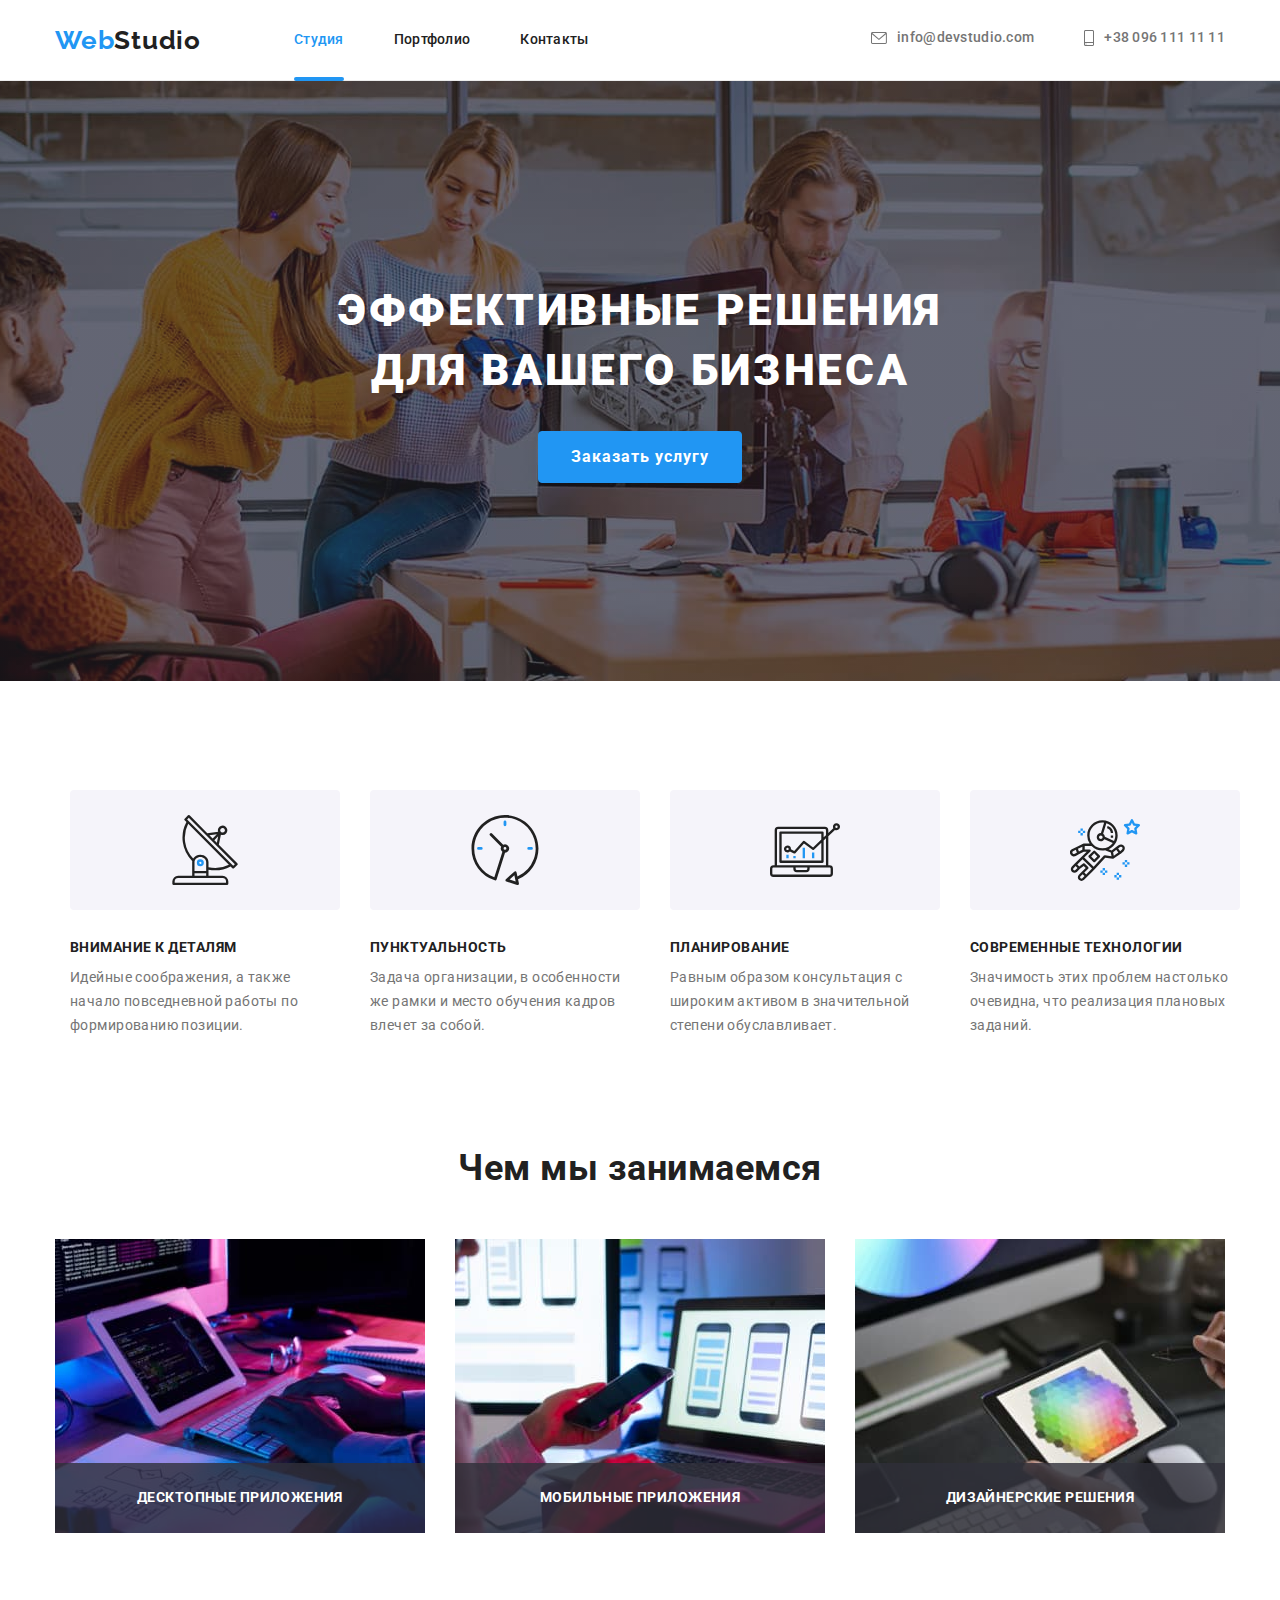
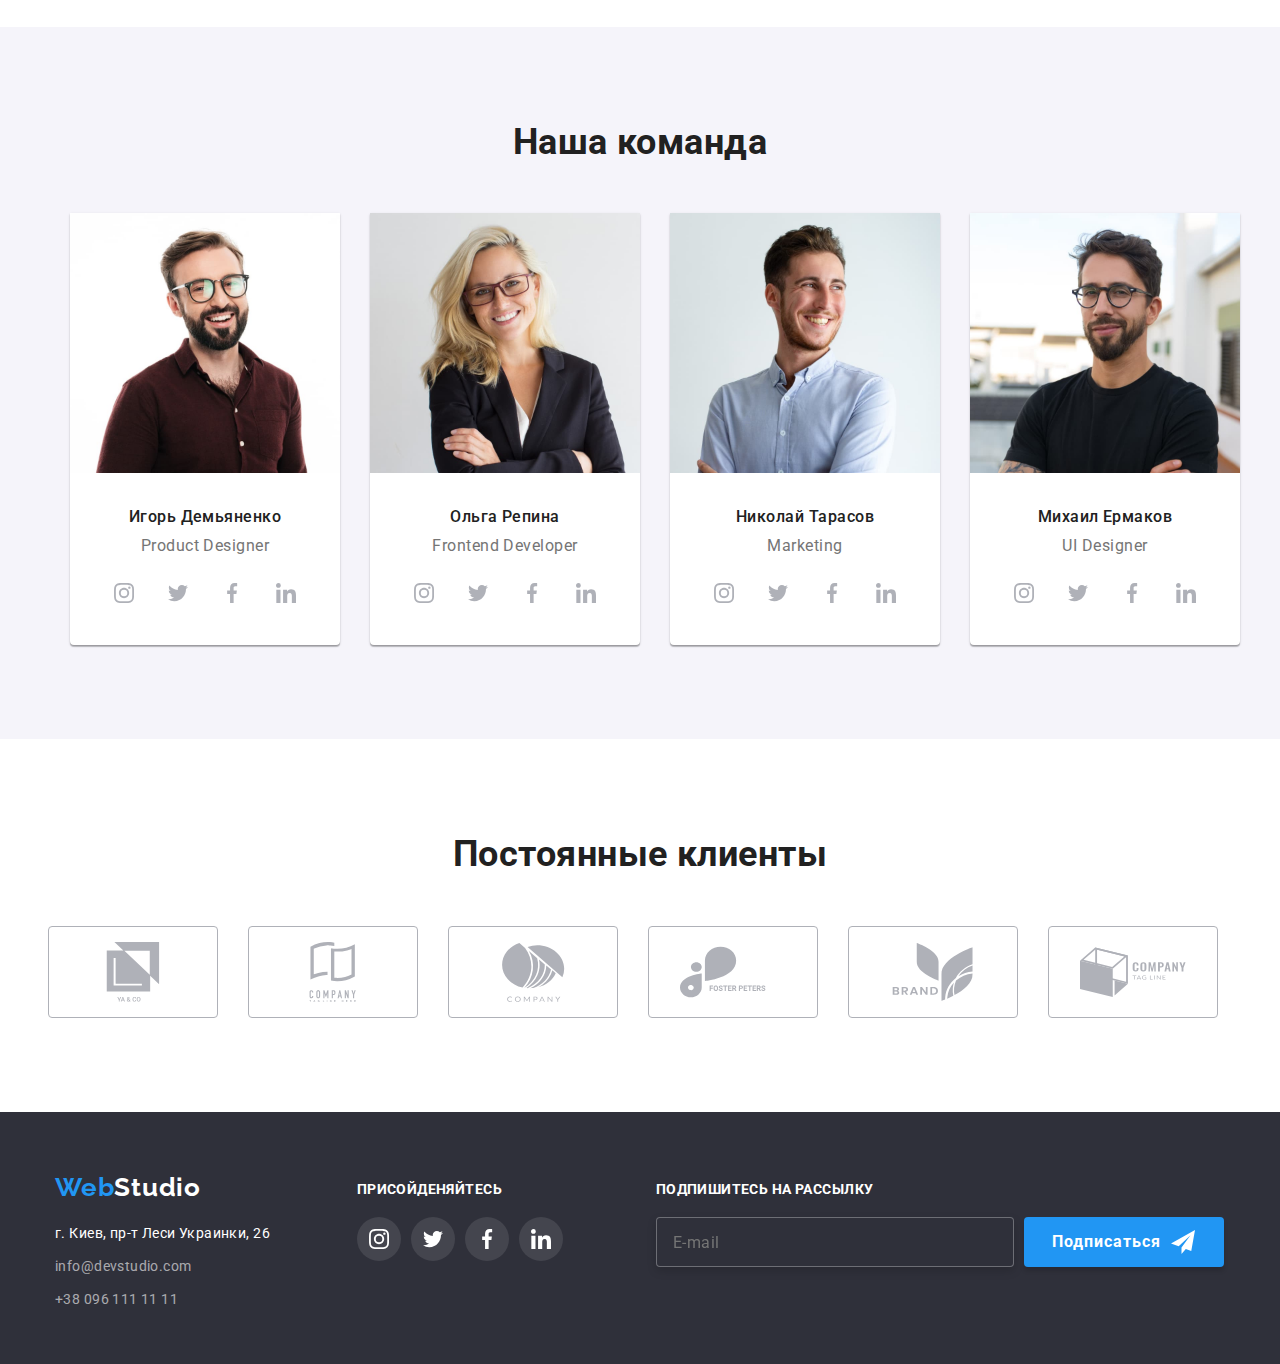
==== index.html @ ddccaa58 "Добавляет адаптивную верстку 480 и 768" ====
<!DOCTYPE html>
<html lang="ru">
<head>
    <meta charset="UTF-8">
    <meta http-equiv="X-UA-Compatible" content="IE=edge">
    <meta name="viewport" content="width=device-width, initial-scale=1.0" />
    <title>Студия</title>
    <link href="https://fonts.googleapis.com/css2?family=Raleway:wght@700&family=Roboto:wght@400;500;700;900&display=swap"
        rel="stylesheet">
    <link rel="stylesheet" href="https://cdnjs.cloudflare.com/ajax/libs/modern-normalize/1.1.0/modern-normalize.min.css">
    <link rel="stylesheet" href="./css/main.min.css">
</head>
<body>
    <!--Шапка-->
    <header class="main">
    <div class="container">
    <nav class="page-header">
        <a href="./index.html" class="page-header__logo">Web<span class="page-header__accent">Studio</span></a>
        
        <ul class="site-nav">
            <li class="site-nav__item"><a href="./index.html" class="site-nav__link site-nav__link--active">Студия</a></li>
            <li class="site-nav__item"><a href="./portfolio.html" class="site-nav__link">Портфолио</a></li>
            <li class="site-nav__item"><a href="" class="site-nav__link">Контакты</a></li>
        </ul>
        <ul class="contacts">
            <li class="contacts__item">
                <a href="mailto:info@devstudio.com" class="contacts__link">
                <svg class="contacts__icon" width="16" height="16">
                   <use href="./images/symbol-defs.svg#mail"></use>
                </svg>info@devstudio.com</a>
            </li>
            <li class="contacts__item">
                <a href="" class="contacts__link"> 
                <svg class="contacts__icon" width="10" height="16">
                    <use href="./images/symbol-defs.svg#smartphone"></use>
                </svg>+38 096 111 11 11</a>
            </li>
        </ul>
    </nav>
    </div>
    </header>
    
  <main>
        <!--Герой-->
    <div class="overlay">
        <section class="hero">
            <h1 class="hero__title">Эффективные решения <br /> для вашего бизнеса</h1>
            <button type="button" class="hero__button" data-modal-open>Заказать услугу</button>
        <div class="backdrop is-hidden" data-modal>
            <div class="modal">
                
                <form class="modal__form">
                    <h2 class="modal__title">Оставьте свои данные, мы вам перезвоним</h2>
                <div class="modal__field">

                    
                    <label class="user">Имя
                    <input class="user__input" type="text" name="name" autofocus autocomplete="off">
                    <svg class="user__icon" width="18" height="18">
                        <use href="./images/symbol-defs.svg#person-black"></use>
                    </svg>
                    </label>
                    
                    <label class="user">Телефон
                    <input class="user__input" type="tel" name="tel" autocomplete="off">
                        <svg class="user__icon" width="18" height="18">
                            <use href="./images/symbol-defs.svg#phone-black"></use>
                        </svg>
                    </label>


                    <label class="user">Почта
                    <input class="user__input" type="email" name="email" autocomplete="off">
                        <svg class="user__icon" width="18" height="18">
                            <use href="./images/symbol-defs.svg#email-black"></use>
                        </svg>
                    </label>

                    <label class="user user--comment" for="comment">Комментарий</label>
                    <textarea class="user__texterea" name="comment" id="comment" rows="10" placeholder="Введите текст"></textarea>

                    
                    <label class="checkbox">
                        <input class="checkbox__input" type="checkbox" name="">
                        <span class="checkbox__box">
                            <svg class="checkbox__icon" width="11" height="8">
                                <use href="./images/symbol-defs.svg#check"></use>
                            </svg>
                        </span>
                        Соглашаюсь с рассылкой и принимаю <a href="" class="checkbox__link"> Условия договора</a>
                    </label>
                    
                </div>
                    <button type="submit" class="modal__button">Отправить</button>
                </form>
                
                <button class="modal-close" data-modal-close>
                    <svg class="modal-close__icon" width="18" height="18">
                        <use href="./images/symbol-defs.svg#close-black"></use>
                    </svg>
                </button>
                
            </div>
        </div>
        </section>
    </div>     
    <!--Особенности-->
    <section class="section section--features">
        <div class="container">
            <h2 class="section__title--none">Особенности</h2>
            <ul class="features">
                <li class="features__item">
                    <div class="features__icon">
                    <svg width="70" height="70">
                        <use href="./images/symbol-defs.svg#antenna"></use>
                    </svg>
                    </div>
                    <h3 class="features__name">Внимание к деталям</h3>
                    <p class="features__text">Идейные соображения, а также начало повседневной работы по формированию позиции.</p>
                </li>
                <li class="features__item">
                    <div class="features__icon">
                    <svg width="70" height="70">
                        <use href="./images/symbol-defs.svg#clock"></use>
                    </svg>
                    </div>
                    <h3 class="features__name">Пунктуальность</h3>
                    <p class="features__text">Задача организации, в особенности же рамки и место обучения кадров влечет за собой.</p>
                </li>
                <li class="features__item">
                    <div class="features__icon">
                    <svg width="70" height="70">
                        <use href="./images/symbol-defs.svg#diagram"></use>
                    </svg>
                    </div>
                    <h3 class="features__name">Планирование</h3>
                    <p class="features__text">Равным образом консультация с широким активом в значительной степени обуславливает.</p>
                </li>
                <li class="features__item">
                    <div class="features__icon">
                    <svg width="70" height="70">
                        <use href="./images/symbol-defs.svg#astronaut"></use>
                    </svg>
                    </div>
                    <h3 class="features__name">Современные технологии</h3>
                    <p class="features__text">Значимость этих проблем настолько очевидна, что реализация плановых заданий.</p>  
                </li>
            </ul>
        </div>
    </section>
    <!--Чем мы занимаемся-->
    <Section class="section section--examples">
    <div class="container">
            <h2 class="section__title">Чем мы занимаемся</h2>
            <ul class="examples">
                <li class="examples__item">
                <div class="examples__action">
                    <img src="./images/img1.jpg" alt="Графики" width="370" height="294" />
                    <p class="examples__text">Десктопные приложения</p> 
                </div>
                </li>
                <li class="examples__item">
                <div class="examples__action">
                    <img src="./images/img2.jpg" alt="Дизайн" width="370" height="294" />
                    <p class="examples__text">Мобильные приложения</p>
                </div>
                </li>
                <li class="examples__item">
                <div class="examples__action">
                    <img src="./images/img3.jpg" alt="Графика" width="370" height="294" />
                <p class="examples__text">Дизайнерские решения</p> 
                </div>
                </li>
            </ul>
    </div>
    </Section>
      <!--Команда-->
    <section class="section section--command">
        <div class="container">
            <h2 class="section__title">Наша команда</h2>
            <ul class="command">
                <li class="command__item">
                    <img src="./images/photo1.jpg" alt="Игорь Демьянченко" width="270" height="260">
                    <div class="team">
                    <h3 class="team__name">Игорь Демьяненко</h3>
                    <p class="team__function">Product Designer</p>
                <ul class="command-social">
                <li class="command-social__item">
                    <a class="command-social__link" href="http://" target="_blank" rel="noopener noreferrer">
                        <svg width="20" height="20">
                            <use href="./images/symbol-defs.svg#instagram"></use>
                        </svg>
                    </a>
                </li>
                <li class="command-social__item">
                    <a class="command-social__link" href="http://" target="_blank" rel="noopener noreferrer">
                        <svg width="20" height="20">
                            <use href="./images/symbol-defs.svg#twitter"></use>
                        </svg>
                    </a>
                </li>
                <li class="command-social__item">
                    <a class="command-social__link" href="http://" target="_blank" rel="noopener noreferrer">
                        <svg width="20" height="20">
                            <use href="./images/symbol-defs.svg#facebook"></use>
                        </svg>
                    </a>
                </li>
                <li class="command-social__item">
                    <a class="command-social__link" href="http://" target="_blank" rel="noopener noreferrer">
                        <svg width="20" height="20">
                            <use href="./images/symbol-defs.svg#linkedin"></use>
                        </svg>
                    </a>
                </li>
                </ul>
                </li>
                <li class="command__item">
                    <img src="./images/photo2.jpg" alt="Ольга Репина" width="270" height="260">
                    <div class="team">
                        <h3 class="team__name">Ольга Репина</h3>
                        <p class="team__function">Frontend Developer</p>
                    <ul class="command-social">
                        <li class="command-social__item">
                            <a class="command-social__link" href="http://" target="_blank" rel="noopener noreferrer">
                            <svg width="20" height="20">
                                <use href="./images/symbol-defs.svg#instagram"></use>
                            </svg>
                            </a>
                        </li>
                        <li class="command-social__item">
                            <a class="command-social__link" href="http://" target="_blank" rel="noopener noreferrer">
                                <svg width="20" height="20">
                                    <use href="./images/symbol-defs.svg#twitter"></use>
                                </svg>
                            </a>
                        </li>
                        <li class="command-social__item">
                            <a class="command-social__link" href="http://" target="_blank" rel="noopener noreferrer">
                                <svg width="20" height="20">
                                    <use href="./images/symbol-defs.svg#facebook"></use>
                                </svg>
                            </a>
                        </li>
                        <li class="command-social__item">
                            <a class="command-social__link" href="http://" target="_blank" rel="noopener noreferrer">
                                <svg width="20" height="20">
                                    <use href="./images/symbol-defs.svg#linkedin"></use>
                                </svg>
                            </a>
                        </li>
                    </ul>
                    </div>
                </li>
                <li class="command__item">
                    <img src="./images/photo3.jpg" alt="Николай Тарасов" width="270" height="260">
                    <div class="team">
                        <h3 class="team__name">Николай Тарасов</h3>
                        <p class="team__function">Marketing</p>
                    <ul class="command-social">
                        <li class="command-social__item">
                            <a class="command-social__link" href="http://" target="_blank" rel="noopener noreferrer">
                            <svg width="20" height="20">
                                    <use href="./images/symbol-defs.svg#instagram"></use>
                            </svg>
                            </a>
                        </li>
                        <li class="command-social__item">
                            <a class="command-social__link" href="http://" target="_blank" rel="noopener noreferrer">
                                <svg width="20" height="20">
                                    <use href="./images/symbol-defs.svg#twitter"></use>
                                </svg>
                            </a>
                        </li>
                        <li class="command-social__item">
                            <a class="command-social__link" href="http://" target="_blank" rel="noopener noreferrer">
                                <svg width="20" height="20">
                                    <use href="./images/symbol-defs.svg#facebook"></use>
                                </svg>
                            </a>
                        </li>
                        <li class="command-social__item">
                            <a class="command-social__link" href="http://" target="_blank" rel="noopener noreferrer">
                            <svg width="20" height="20">
                                <use href="./images/symbol-defs.svg#linkedin"></use>
                            </svg>
                            </a>
                        </li>
                    </ul>
                    </div>
                </li>
                <li class="command__item">
                    <img src="./images/photo4.jpg" alt="Михаил Ермаков" width="270" height="260">
                    <div class="team">
                    <h3 class="team__name">Михаил Ермаков</h3>
                    <p class="team__function">UI Designer</p>
                <ul class="command-social">
                    <li class="command-social__item">
                        <a class="command-social__link" href="http://" target="_blank" rel="noopener noreferrer">
                        <svg width="20" height="20">
                            <use href="./images/symbol-defs.svg#instagram"></use>
                        </svg>
                        </a>
                    </li>
                    <li class="command-social__item">
                        <a class="command-social__link" href="http://" target="_blank" rel="noopener noreferrer">
                        <svg width="20" height="20">
                            <use href="./images/symbol-defs.svg#twitter"></use>
                        </svg>
                        </a>
                    </li>
                    <li class="command-social__item">
                        <a class="command-social__link" href="http://" target="_blank" rel="noopener noreferrer">
                        <svg width="20" height="20">
                            <use href="./images/symbol-defs.svg#facebook"></use>
                        </svg>
                        </a>
                    </li>
                    <li class="command-social__item">
                        <a class="command-social__link" href="http://" target="_blank" rel="noopener noreferrer">
                        <svg width="20" height="20">
                            <use href="./images/symbol-defs.svg#linkedin"></use>
                        </svg>
                        </a>
                    </li>
                </ul>
                </div>
                </li>
            </ul>
        </div>
    </section>
      <!-- Постоянные клиенты -->
      <section class="section section--clients">
       <div class="container">
        <h2 class="section__title">Постоянные клиенты</h2>
        <ul class="clients">
            <li class="clients__item">
                <a class="clients__link" href="http://" target="_blank" rel="noopener noreferrer">
                 <svg class="clients__icon" width="41" height="46">
                     <use href="./images/symbol-defs.svg#client-1"></use>
                 </svg>
                </a>
            </li>
            <li class="clients__item">
                <a class="clients__link" href="http://" target="_blank" rel="noopener noreferrer">
                    <svg class="clients__icon" width="40" height="52">
                        <use href="./images/symbol-defs.svg#client-2"></use>
                    </svg>
                </a>
            </li>
            <li class="clients__item">
                <a class="clients__link" href="http://" target="_blank" rel="noopener noreferrer">
                    <svg class="clients__icon" width="43" height="41">
                        <use href="./images/symbol-defs.svg#client-3"></use>
                    </svg>
                </a>
            </li>
            <li class="clients__item">
                <a class="clients__link" href="http://" target="_blank" rel="noopener noreferrer">
                    <svg class="clients__icon" width="84" height="41">
                        <use href="./images/symbol-defs.svg#client-4"></use>
                    </svg>
                </a>
            </li>
            <li class="clients__item">
                <a class="clients__link" href="http://" target="_blank" rel="noopener noreferrer">
                    <svg class="clients__icon" width="63" height="45">
                        <use href="./images/symbol-defs.svg#client-5"></use>
                    </svg>
                </a>
            </li>
            <li class="clients__item">
                <a class="clients__link" href="http://" target="_blank" rel="noopener noreferrer">
                    <svg class="clients__icon" width="94" height="44">
                        <use href="./images/symbol-defs.svg#client-6"></use>
                    </svg>
                </a>
            </li>
        </ul>
       </div>
      </section>
  </main>

    <!--Футер-->
    <footer class="footer">
        <div class="container container--footer">
            <section class="footer__contacts">
                <a href="./index.html" class="page-header__logo">Web<span class="footer__accent">Studio</span></a>
                <address class="footer__address">г. Киев, пр-т Леси Украинки, 26</address>
                <address class="footer__nav">
                    <a href="mailto:info@devstudio.com" class="footer__link footer__link--mail">info@devstudio.com</a>
                    <a href="" class="footer__link">+38 096 111 11 11</a>
                </address>
            </section>
            <section class="social">
                <h2 class="social__title">Присойденяйтесь</h2>
            <ul class="social__list">
                <li class="social__item">
                    <a class="social__link" href="http://" target="_blank" rel="noopener noreferrer">
                        <svg width="20" height="20">
                            <use href="./images/symbol-defs.svg#instagram"></use>
                        </svg>
                    </a>
                </li>
                <li class="social__item">
                    <a class="social__link" href="http://" target="_blank" rel="noopener noreferrer">
                        <svg width="20" height="20">
                            <use href="./images/symbol-defs.svg#twitter"></use>
                        </svg>
                    </a>
                </li>
                <li class="social__item">
                    <a class="social__link" href="http://" target="_blank" rel="noopener noreferrer">
                        <svg width="20" height="20">
                            <use href="./images/symbol-defs.svg#facebook"></use>
                        </svg>
                    </a>
                </li>
                <li class="social__item">
                    <a class="social__link" href="http://" target="_blank" rel="noopener noreferrer">
                        <svg width="20" height="20">
                            <use href="./images/symbol-defs.svg#linkedin"></use>
                        </svg>
                    </a>
                </li>
            </ul>
           </section>
            <form class="sub">
                <h2 class="sub__title">Подпишитесь на рассылку</h2>

            <div class="sub__group">
                <label for="Email" class="sub__label"></label>
                <input class="sub__input" type="email" id="Email" name="Email" placeholder="E-mail">

                <button type="submit" class="sub__button">Подписаться
                <a class="sub__send" href="http://" target="_blank" rel="noopener noreferrer">
                    <svg width="24" height="24">
                    <use href="./images/symbol-defs.svg#send"></use>
                </svg>
                </a>
                </button>
            </div>
            </form>
            </div>
    </footer>

    <script>
    (() => {
            const refs = {
                openModalBtn: document.querySelector("[data-modal-open]"),
                closeModalBtn: document.querySelector("[data-modal-close]"),
                modal: document.querySelector("[data-modal]"),
            };

            refs.openModalBtn.addEventListener("click", toggleModal);
            refs.closeModalBtn.addEventListener("click", toggleModal);

            function toggleModal() {
                refs.modal.classList.toggle("is-hidden");
            }
        })();
    </script>
</body>
</html>
---- css/main.min.css ----
body{color:var(--primary-text-color);background-color:var(--primary-bgc-color);font-family:Roboto, sans-serif;letter-spacing:0.03em}.container{padding-left:15px;padding-right:15px;margin-left:auto;margin-right:auto}@media screen and (min-width: 480px){.container{width:480px}}@media screen and (min-width: 768px){.container{width:768px}}@media screen and (min-width: 1200px){.container{width:1200px}}h2,h3,ul{padding:0;margin:0;list-style:none}.hero__button,.modal__button{min-width:200px;font-family:inherit;font-weight:700;font-size:16px;line-height:1.9;letter-spacing:0.06em;cursor:pointer;text-align:center;background-color:#2196F3;color:#fff;border-radius:4px;border:1px solid transparent}.features__text,.team__function,.card-set__text{font-style:normal;font-weight:400;letter-spacing:0.03em;color:#757575}.section{display:-webkit-box;display:-ms-flexbox;display:flex}@media screen and (max-width: 767px){.section{padding-top:60px;padding-bottom:60px}}@media screen and (min-width: 768px){.section{padding-top:60px;padding-bottom:60px}}@media screen and (min-width: 1200px){.section{padding-top:94px;padding-bottom:94px}}.section__title{margin-top:0;margin-bottom:30px;color:#212121;font-weight:700;font-size:28px;line-height:1.17;text-align:center}@media screen and (min-width: 1200px){.section__title{margin-bottom:50px;font-size:36px;line-height:1.17}}.section__title--none{display:none}.main{border-bottom:1px solid #ECECEC}.page-header{display:-webkit-box;display:-ms-flexbox;display:flex;-webkit-box-align:center;-ms-flex-align:center;align-items:center}.page-header__accent{color:#212121}.page-header__logo{color:#2196F3;font-family:Raleway, sans-serif;font-weight:700;font-size:26px;line-height:1.19;letter-spacing:0.03em;text-decoration:none}@media screen and (max-width: 480px){.page-header__logo{font-size:24px;line-height:1.17}}.site-nav{display:-webkit-box;display:-ms-flexbox;display:flex;margin-left:93px}.site-nav__item{margin-left:50px}.site-nav__item:first-child{margin-left:0px}.site-nav__link{display:block;padding-top:32px;padding-bottom:32px;color:#212121;font-weight:500;font-size:14px;line-height:1.14;letter-spacing:0.02em;text-decoration:none;-webkit-transition:color 250ms cubic-bezier(0.4, 0, 0.2, 1);transition:color 250ms cubic-bezier(0.4, 0, 0.2, 1)}.site-nav__link:hover,.site-nav__link:focus{color:#2196F3}.site-nav__link--active{position:relative;font-weight:500;font-size:14px;line-height:1.14;letter-spacing:0.02em;text-decoration:none;color:#2196F3}.site-nav__link--active::before{position:absolute;content:"";bottom:-1px;width:100%;height:4px;border-radius:2px;background-color:#2196F3}.contacts{display:-webkit-box;display:-ms-flexbox;display:flex;margin-left:auto}.contacts__item{margin-left:50px}.contacts__item:first-child{margin-left:0px}.contacts__link{display:-webkit-inline-box;display:-ms-inline-flexbox;display:inline-flex;color:#757575;background-color:#fff;font-weight:500;font-size:14px;line-height:1.14;letter-spacing:0.02em;text-decoration:none}.contacts__link:hover,.contacts__link:focus{display:-webkit-box;display:-ms-flexbox;display:flex;color:#2196F3}.contacts__icon{display:-webkit-inline-box;display:-ms-inline-flexbox;display:inline-flex;-webkit-box-align:center;-ms-flex-align:center;align-items:center;margin-right:10px;fill:currentColor}.hero{text-align:center;padding-top:200px;padding-bottom:200px}@media screen and (max-width: 480px){.hero{padding-top:118px;padding-bottom:118px}}@media screen and (max-width: 768px){.hero{padding-top:118px;padding-bottom:118px}}.hero__title{margin-top:0;margin-bottom:30px;color:#fff;font-weight:900;font-size:44px;line-height:1.36;letter-spacing:0.06em;text-transform:uppercase}@media screen and (max-width: 480px){.hero__title{font-size:26px;line-height:1.62}}.hero__button{padding:10px 32px;border-color:#2196F3;-webkit-transition:color 250ms cubic-bezier(0.4, 0, 0.2, 1);transition:color 250ms cubic-bezier(0.4, 0, 0.2, 1)}.overlay{max-width:1600px;height:600px;margin-left:auto;margin-right:auto;background-image:-webkit-gradient(linear, left top, right top, from(rgba(47,48,58,0.4)), to(rgba(47,48,58,0.4))),url("../images/img.jpg");background-image:linear-gradient(to right, rgba(47,48,58,0.4), rgba(47,48,58,0.4)),url("../images/img.jpg");background-color:#C4C4C4;background-repeat:no-repeat;background-position:center}@media screen and (max-width: 480px){.overlay{width:480px;height:400px}}.backdrop{position:fixed;top:0;left:0;width:100%;height:100%;background-color:rgba(0,0,0,0.2);opacity:1;-webkit-transition:opacity 250ms cubic-bezier(0.4, 0, 0.2, 1);transition:opacity 250ms cubic-bezier(0.4, 0, 0.2, 1)}.backdrop.is-hidden{opacity:0;pointer-events:none;visibility:hidden}.backdrop.is-hidden .modal{-webkit-transform:translate(-50%, -50%) scale(1.1);transform:translate(-50%, -50%) scale(1.1)}.modal{position:absolute;top:50%;left:50%;width:528px;height:581px;padding:40px;background-color:#FFFFFF;-webkit-box-shadow:0px 1px 3px rgba(0,0,0,0.12),0px 1px 1px rgba(0,0,0,0.14),0px 2px 1px rgba(0,0,0,0.2);box-shadow:0px 1px 3px rgba(0,0,0,0.12),0px 1px 1px rgba(0,0,0,0.14),0px 2px 1px rgba(0,0,0,0.2);border-radius:4px;-webkit-transform:translate(-50%, -50%) scale(1);transform:translate(-50%, -50%) scale(1);-webkit-transition:-webkit-transform 250ms cubic-bezier(0.4, 0, 0.2, 1);transition:-webkit-transform 250ms cubic-bezier(0.4, 0, 0.2, 1);transition:transform 250ms cubic-bezier(0.4, 0, 0.2, 1);transition:transform 250ms cubic-bezier(0.4, 0, 0.2, 1), -webkit-transform 250ms cubic-bezier(0.4, 0, 0.2, 1)}.modal__form{max-width:528px}.modal__title{margin:0;padding-bottom:12px;font-style:normal;font-weight:700;font-size:20px;line-height:1.15;text-align:center;letter-spacing:0.03em;color:#212121}.modal__field{display:-webkit-box;display:-ms-flexbox;display:flex;-webkit-box-orient:vertical;-webkit-box-direction:normal;-ms-flex-direction:column;flex-direction:column}.modal-user{width:448px;height:58px;margin-bottom:10px}.user{position:relative;display:block;text-align:start;margin-bottom:10px;font-style:normal;font-weight:400;font-size:12px;line-height:1.16;letter-spacing:0.01em;color:#757575}.user:focus-within>.user__icon{fill:#2196F3}.user__input{width:100%;height:40px;margin-top:4px;padding-left:42px;border:1px solid rgba(33,33,33,0.2);border-radius:4px;-webkit-transition:border 250ms cubic-bezier(0.4, 0, 0.2, 1);transition:border 250ms cubic-bezier(0.4, 0, 0.2, 1)}.user__input:focus,.user__input:hover{outline:none;border:1px solid #2196F3}.user__icon{position:absolute;top:70%;left:15px;-webkit-transform:translateY(-70%);transform:translateY(-70%);-webkit-transition:fill 250ms cubic-bezier(0.4, 0, 0.2, 1);transition:fill 250ms cubic-bezier(0.4, 0, 0.2, 1)}.user--comment{margin-bottom:4px}.user__texterea{resize:none;height:120px;padding:12px 16px;margin-bottom:20px;border:1px solid rgba(33,33,33,0.2);border-radius:4px}.user__texterea::-webkit-input-placeholder{font-style:normal;font-weight:400;font-size:12px;line-height:1.16;letter-spacing:0.01em;color:rgba(117,117,117,0.5)}.user__texterea:-ms-input-placeholder{font-style:normal;font-weight:400;font-size:12px;line-height:1.16;letter-spacing:0.01em;color:rgba(117,117,117,0.5)}.user__texterea::-ms-input-placeholder{font-style:normal;font-weight:400;font-size:12px;line-height:1.16;letter-spacing:0.01em;color:rgba(117,117,117,0.5)}.user__texterea::placeholder{font-style:normal;font-weight:400;font-size:12px;line-height:1.16;letter-spacing:0.01em;color:rgba(117,117,117,0.5)}.checkbox{display:-webkit-box;display:-ms-flexbox;display:flex;-webkit-box-align:center;-ms-flex-align:center;align-items:center;-webkit-box-pack:center;-ms-flex-pack:center;justify-content:center;text-align:center;padding-left:9px;padding-top:4px;margin:0;font-size:14px;line-height:1.71;letter-spacing:0.03em}.checkbox__input{position:absolute;width:1px;height:1px;margin:-1px;border:0;padding:0;overflow:hidden;clip:rect(0 0 0 0)}.checkbox__input:checked+.checkbox__box{background-color:#2196F3;border-color:#2196F3}.checkbox__icon{fill:transparent}.checkbox__box{display:-webkit-box;display:-ms-flexbox;display:flex;-webkit-box-align:center;-ms-flex-align:center;align-items:center;-webkit-box-pack:center;-ms-flex-pack:center;justify-content:center;width:16px;height:15px;margin-right:9px;border:2px solid #212121;border-radius:3px}.checkbox__input:checked+.checkbox .checkbox__icon{fill:#fff;border:0.2px solid #FFFFFF}.checkbox__link{color:#2196F3;margin-left:2px}.modal__button{margin-top:30px;padding:10px 55px;-webkit-box-shadow:0px 4px 4px rgba(0,0,0,0.15);box-shadow:0px 4px 4px rgba(0,0,0,0.15);-webkit-transition:background-color 250ms cubic-bezier(0.4, 0, 0.2, 1);transition:background-color 250ms cubic-bezier(0.4, 0, 0.2, 1)}.modal__button:hover,.modal__button:focus{background-color:#188CE8}.modal-close{position:absolute;top:15px;right:15px;width:30px;height:30px;padding:0;background-color:#FFFFFF;border:1px solid rgba(0,0,0,0.1);border-radius:15px;cursor:pointer}.modal-close:focus-within>.modal-close__icon,.modal-close:hover>.modal-close__icon{fill:#2196F3}.modal-close__icon{display:block;background-repeat:no-repeat;background-size:contain;background-position:center;margin-left:5px;-webkit-transition:fill 250ms cubic-bezier(0.4, 0, 0.2, 1);transition:fill 250ms cubic-bezier(0.4, 0, 0.2, 1)}@media screen and (max-width: 767px){.section--features{width:480px}}.features{display:block}@media screen and (min-width: 480px){.features{width:480px}}@media screen and (max-width: 767px){.features{width:480px}}@media screen and (min-width: 768px){.features{display:-webkit-box;display:-ms-flexbox;display:flex;-ms-flex-wrap:wrap;flex-wrap:wrap;width:768px}}@media screen and (min-width: 1200px){.features{width:1200px;display:-webkit-box;display:-ms-flexbox;display:flex}}.features__item{border-radius:4px}@media screen and (max-width: 767px){.features__item{width:450px;margin-bottom:30px;margin-left:15px;margin-right:15px}.features__item:last-child{margin-bottom:0}}@media screen and (min-width: 768px){.features__item{width:354px;margin:15px}.features__item:nth-last-child(-n+2){margin-bottom:0}}@media screen and (min-width: 1200px){.features__item{width:270px;padding-bottom:0}.features__item:nth-last-child(-n+2){margin-bottom:15px}}.features__name{margin-top:0;margin-bottom:10px;color:#212121;font-weight:700;font-size:14px;line-height:1.14;text-transform:uppercase}@media screen and (max-width: 767px){.features__name{text-align:center}}.features__text{margin-top:0;margin-bottom:0;font-size:14px;line-height:1.71}.features__icon{display:-webkit-box;display:-ms-flexbox;display:flex;-webkit-box-align:center;-ms-flex-align:center;align-items:center;-webkit-box-pack:center;-ms-flex-pack:center;justify-content:center;height:120px;border-radius:4px;margin-bottom:30px;background-color:#F5F4FA}@media screen and (min-width: 480px){.features__icon{width:450px}}@media screen and (min-width: 768px){.features__icon{width:354px}}@media screen and (min-width: 1200px){.features__icon{width:270px}}.section--examples{display:none}@media screen and (min-width: 1200px){.section--examples{display:-webkit-box;display:-ms-flexbox;display:flex;padding-top:0}}.examples{display:-webkit-box;display:-ms-flexbox;display:flex}.examples__item{margin-left:30px}.examples__item:first-child{margin-left:0}.examples__action{position:relative;display:-webkit-box;display:-ms-flexbox;display:flex}.examples__text{position:absolute;bottom:0;right:0;display:-webkit-box;display:-ms-flexbox;display:flex;-webkit-box-align:center;-ms-flex-align:center;align-items:center;-webkit-box-pack:center;-ms-flex-pack:center;justify-content:center;margin:0;width:100%;height:70px;font-weight:700;font-size:14px;line-height:1.14;text-align:center;letter-spacing:0.03em;text-transform:uppercase;color:#fff;background-color:rgba(47,48,58,0.8)}.section--command{background-color:#F5F4FA}@media screen and (max-width: 767px){.section--command{width:480px;-webkit-box-pack:center;-ms-flex-pack:center;justify-content:center}}.command{display:block}@media screen and (min-width: 480px){.command{width:450px}}@media screen and (max-width: 767px){.command{width:450px}}@media screen and (min-width: 768px){.command{display:-webkit-box;display:-ms-flexbox;display:flex;-ms-flex-wrap:wrap;flex-wrap:wrap;-webkit-box-pack:center;-ms-flex-pack:center;justify-content:center;-webkit-box-align:center;-ms-flex-align:center;align-items:center;width:768px}}@media screen and (min-width: 1200px){.command{display:-webkit-box;display:-ms-flexbox;display:flex;width:1200px}}.command__item{-webkit-box-sizing:border-box;box-sizing:border-box;border-radius:0px 0px 4px 4px;-webkit-box-shadow:0px 1px 3px rgba(0,0,0,0.12),0px 1px 1px rgba(0,0,0,0.14),0px 2px 1px rgba(0,0,0,0.2);box-shadow:0px 1px 3px rgba(0,0,0,0.12),0px 1px 1px rgba(0,0,0,0.14),0px 2px 1px rgba(0,0,0,0.2);background-color:#fff}@media screen and (max-width: 767px){.command__item{margin-bottom:30px}.command__item:last-child{margin-bottom:0}}@media screen and (min-width: 768px){.command__item{margin-bottom:30px;margin:15px}.command__item:nth-last-child(-n+2){margin-bottom:0}}@media screen and (min-width: 1200px){.command__item{margin-left:30px;margin-right:0;margin-top:0;margin-bottom:0}.command__item:first-child{margin-left:0}}.team{padding-top:30px;padding-bottom:30px}.team__name{margin-top:0;margin-bottom:0px;padding-bottom:10px;color:#212121;font-weight:500;font-size:16px;line-height:1.19;text-align:center}.team__function{margin-top:0;margin-bottom:0px;font-size:16px;line-height:1.19;text-align:center}.command-social{display:-webkit-box;display:-ms-flexbox;display:flex;-webkit-box-pack:center;-ms-flex-pack:center;justify-content:center;margin-top:16px}.command-social__item{margin-left:10px}.command-social__item:first-child{margin-left:0}.command-social__link{display:-webkit-box;display:-ms-flexbox;display:flex;-webkit-box-align:center;-ms-flex-align:center;align-items:center;-webkit-box-pack:center;-ms-flex-pack:center;justify-content:center;width:44px;height:44px;border-radius:50%;fill:#AFB1B8;-webkit-transition:background-color 250ms cubic-bezier(0.4, 0, 0.2, 1),fill 250ms cubic-bezier(0.4, 0, 0.2, 1);transition:background-color 250ms cubic-bezier(0.4, 0, 0.2, 1),fill 250ms cubic-bezier(0.4, 0, 0.2, 1)}.command-social__link:hover,.command-social__link:focus{fill:#fff;background-color:#2196F3}@media screen and (max-width: 767px){.section--clients{width:480px}}.clients{display:-webkit-box;display:-ms-flexbox;display:flex}@media screen and (max-width: 767px){.clients{width:480px;display:-webkit-box;display:-ms-flexbox;display:flex;-ms-flex-wrap:wrap;flex-wrap:wrap;-webkit-box-pack:center;-ms-flex-pack:center;justify-content:center;-webkit-box-align:center;-ms-flex-align:center;align-items:center}}@media screen and (min-width: 768px){.clients{display:-webkit-box;display:-ms-flexbox;display:flex;-ms-flex-wrap:wrap;flex-wrap:wrap;-webkit-box-pack:center;-ms-flex-pack:center;justify-content:center;-webkit-box-align:center;-ms-flex-align:center;align-items:center;margin:-15px}}@media screen and (min-width: 1200px){.clients{display:-webkit-box;display:-ms-flexbox;display:flex;margin:-15px}}.clients__item{display:-webkit-box;display:-ms-flexbox;display:flex;cursor:pointer;fill:#AFB1B8}@media screen and (max-width: 767px){.clients__item{margin:15px}.clients__item:nth-last-child(-n+2){margin-bottom:0}.clients__item:nth-child(-n+2){margin-top:0}}@media screen and (min-width: 768px){.clients__item{width:calc((100% / 3 * 15px) / 3);margin:15px}}@media screen and (min-width: 1200px){.clients__item:first-child{margin-left:0}}.clients__link{display:-webkit-box;display:-ms-flexbox;display:flex;-webkit-box-align:center;-ms-flex-align:center;align-items:center;-webkit-box-pack:center;-ms-flex-pack:center;justify-content:center;width:170px;height:92px;border:1px solid #AFB1B8;border-radius:4px;-webkit-transition:border-color 250ms cubic-bezier(0.4, 0, 0.2, 1),fill 250ms cubic-bezier(0.4, 0, 0.2, 1);transition:border-color 250ms cubic-bezier(0.4, 0, 0.2, 1),fill 250ms cubic-bezier(0.4, 0, 0.2, 1)}.clients__link:hover,.clients__link:focus{fill:#2196F3;border-color:#2196F3}.clients__icon{width:106px;height:60px}.container--footer{display:-webkit-box;display:-ms-flexbox;display:flex}@media screen and (max-width: 767px){.container--footer{display:block}}@media screen and (min-width: 768px){.container--footer{width:768px;-ms-flex-wrap:wrap;flex-wrap:wrap}}@media screen and (min-width: 1200px){.container--footer{min-width:1200px;-ms-flex-wrap:nowrap;flex-wrap:nowrap}}.footer{display:-webkit-box;display:-ms-flexbox;display:flex;padding-top:60px;padding-bottom:60px;background-color:#2F303A}@media screen and (max-width: 767px){.footer{width:480px;height:603px}}@media screen and (min-width: 768px){.footer{min-width:768px;height:463px}}@media screen and (min-width: 1200px){.footer{height:252px}}.footer__contacts{display:block}@media screen and (max-width: 767px){.footer__contacts{-webkit-box-pack:center;-ms-flex-pack:center;justify-content:center;-webkit-box-align:center;-ms-flex-align:center;align-items:center;text-align:center}}@media screen and (min-width: 768px){.footer__contacts{width:232px;margin-left:76px;-webkit-box-pack:center;-ms-flex-pack:center;justify-content:center;-webkit-box-align:center;-ms-flex-align:center;align-items:center;text-align:center}}@media screen and (min-width: 1200px){.footer__contacts{margin-left:0;text-align:start}}.footer__address{margin-bottom:9px;margin-top:20px;color:#fff;font-style:normal;font-size:14px;line-height:1.71;letter-spacing:0.03em}.footer__accent{color:#fff}.footer__nav{display:block}@media screen and (max-width: 767px){.footer__nav{margin-left:155px}}@media screen and (min-width: 768px){.footer__nav{margin-left:50px}}@media screen and (min-width: 1200px){.footer__nav{margin-left:0}}.footer__link{display:-webkit-box;display:-ms-flexbox;display:flex;color:rgba(255,255,255,0.6);font-style:normal;font-size:14px;line-height:1.71;letter-spacing:0.03em;text-decoration:none;-webkit-transition:color 250ms cubic-bezier(0.4, 0, 0.2, 1);transition:color 250ms cubic-bezier(0.4, 0, 0.2, 1)}.footer__link:hover,.footer__link:focus{color:#2196F3;text-decoration:none}.footer__link--mail{margin-bottom:9px}.social{display:inline-block;width:206px;height:80px}@media screen and (max-width: 767px){.social{width:450px;margin-left:0;margin-top:60px}}@media screen and (min-width: 768px){.social{margin-left:165px}}@media screen and (min-width: 1200px){.social{margin-left:70px}}.social__title{margin:0;padding-top:10px;padding-bottom:20px;-webkit-box-pack:center;-ms-flex-pack:center;justify-content:center;font-weight:700;font-size:14px;line-height:1.14;letter-spacing:0.03em;text-transform:uppercase;color:#fff}@media screen and (max-width: 767px){.social__title{text-align:center}}@media screen and (min-width: 768px){.social__title{text-align:center}}@media screen and (min-width: 1200px){.social__title{text-align:start}}.social__list{display:-webkit-box;display:-ms-flexbox;display:flex;margin:0}@media screen and (max-width: 767px){.social__list{width:450px;-webkit-box-pack:center;-ms-flex-pack:center;justify-content:center}}@media screen and (min-width: 1200px){.social__list{width:206px}}.social__item{margin-left:10px}.social__item:first-child{margin-left:0}.social__link{display:-webkit-box;display:-ms-flexbox;display:flex;-webkit-box-align:center;-ms-flex-align:center;align-items:center;-webkit-box-pack:center;-ms-flex-pack:center;justify-content:center;width:44px;height:44px;border-radius:50%;fill:#fff;background-color:rgba(255,255,255,0.1);-webkit-transition:background-color 250ms cubic-bezier(0.4, 0, 0.2, 1);transition:background-color 250ms cubic-bezier(0.4, 0, 0.2, 1)}.social__link:hover,.social__link:focus{background-color:#2196F3}.sub{display:inline-block;margin-left:93px;width:570px;height:86px}@media screen and (max-width: 767px){.sub{width:450px;margin-left:0}}.sub__group{display:block}@media screen and (min-width: 768px){.sub__group{margin-left:50px}}@media screen and (min-width: 1200px){.sub__group{display:-webkit-box;display:-ms-flexbox;display:flex;margin-left:0px}}.sub__title{margin:0;margin-top:50px;padding-top:10px;padding-bottom:20px;-webkit-box-pack:center;-ms-flex-pack:center;justify-content:center;-ms-flex-wrap:nowrap;flex-wrap:nowrap;text-align:center;font-weight:700;font-size:14px;line-height:1.14;letter-spacing:0.03em;text-transform:uppercase;color:#fff}@media screen and (min-width: 768px){.sub__title{margin-top:0}}@media screen and (min-width: 1200px){.sub__title{margin-top:0;text-align:start}}.sub__input{display:-webkit-box;display:-ms-flexbox;display:flex;-webkit-box-align:center;-ms-flex-align:center;align-items:center;height:50px;padding-left:16px;font-style:normal;font-weight:400;font-size:16px;line-height:1.25;letter-spacing:0.03em;color:rgba(255,255,255,0.6);background-color:#2F303A;border:1px solid rgba(255,255,255,0.3);-webkit-filter:drop-shadow(0px 4px 4px rgba(0,0,0,0.15));filter:drop-shadow(0px 4px 4px rgba(0,0,0,0.15));border-radius:4px}@media screen and (max-width: 767px){.sub__input{width:450px}}@media screen and (min-width: 768px){.sub__input{width:450px}}@media screen and (min-width: 1200px){.sub__input{width:358px}}.sub__button{display:-webkit-box;display:-ms-flexbox;display:flex;-webkit-box-align:center;-ms-flex-align:center;align-items:center;-webkit-box-pack:center;-ms-flex-pack:center;justify-content:center;text-align:center;width:200px;height:50px;font-style:normal;font-weight:700;font-size:16px;line-height:1.88;letter-spacing:0.06em;cursor:pointer;color:#fff;background-color:#2196F3;-webkit-box-shadow:0px 4px 4px rgba(0,0,0,0.15);box-shadow:0px 4px 4px rgba(0,0,0,0.15);border-radius:4px;border:1px solid transparent}@media screen and (max-width: 767px){.sub__button{margin-top:20px;margin-left:140px}}@media screen and (min-width: 768px){.sub__button{margin-top:20px;margin-left:140px}}@media screen and (min-width: 1200px){.sub__button{margin-top:0;margin-left:10px}}.sub__send{display:-webkit-box;display:-ms-flexbox;display:flex;margin-left:10px;fill:#fff}.card-set{display:-webkit-box;display:-ms-flexbox;display:flex;-ms-flex-wrap:wrap;flex-wrap:wrap}.card-set__elements{width:370px;margin-right:30px;margin-bottom:30px;border:1px solid #EEEEEE;-webkit-transition:-webkit-box-shadow 250ms var(--timing-function);transition:-webkit-box-shadow 250ms var(--timing-function);transition:box-shadow 250ms var(--timing-function);transition:box-shadow 250ms var(--timing-function), -webkit-box-shadow 250ms var(--timing-function)}.card-set__elements:hover{-webkit-box-shadow:0px 1px 1px rgba(0,0,0,0.12),0px 4px 4px rgba(0,0,0,0.06),1px 4px 6px rgba(0,0,0,0.16);box-shadow:0px 1px 1px rgba(0,0,0,0.12),0px 4px 4px rgba(0,0,0,0.06),1px 4px 6px rgba(0,0,0,0.16)}.card-set__elements:nth-child(3n){margin-right:0}.card-set__elements:nth-last-child(-n+3){margin-bottom:0}.card-set__meta{padding:20px 24px}.card-set__title{margin-top:0;margin-bottom:0px;padding-bottom:4px;color:#212121;font-weight:700;font-size:18px;line-height:2;letter-spacing:0.06em}.card-set__text{margin-top:0;margin-bottom:0;font-size:16px;line-height:1.88}.foto{position:relative;overflow:hidden;-webkit-transition:background-color 250ms cubic-bezier(0.4, 0, 0.2, 1);transition:background-color 250ms cubic-bezier(0.4, 0, 0.2, 1)}.foto__overlay{position:absolute;top:0;left:0;width:100%;height:100%;opacity:0;-webkit-transform:translateY(100%);transform:translateY(100%);-webkit-transition:opacity 250ms cubic-bezier(0.4, 0, 0.2, 1),-webkit-transform 250ms cubic-bezier(0.4, 0, 0.2, 1);transition:opacity 250ms cubic-bezier(0.4, 0, 0.2, 1),-webkit-transform 250ms cubic-bezier(0.4, 0, 0.2, 1);transition:transform 250ms cubic-bezier(0.4, 0, 0.2, 1),opacity 250ms cubic-bezier(0.4, 0, 0.2, 1);transition:transform 250ms cubic-bezier(0.4, 0, 0.2, 1),opacity 250ms cubic-bezier(0.4, 0, 0.2, 1),-webkit-transform 250ms cubic-bezier(0.4, 0, 0.2, 1);background-color:rgba(33,150,243,0.9)}.foto:hover .foto__overlay{-webkit-transform:translateY(0);transform:translateY(0);opacity:1}.foto__text{position:absolute;top:50%;left:50%;-webkit-transform:translate(-50%, -50%);transform:translate(-50%, -50%);width:320px;font-weight:400;font-size:18px;line-height:1.56;letter-spacing:0.03em;color:#FFFFFF}.buttons{display:-webkit-box;display:-ms-flexbox;display:flex;-webkit-box-align:center;-ms-flex-align:center;align-items:center;-webkit-box-pack:center;-ms-flex-pack:center;justify-content:center;margin-bottom:50px}.buttons__item{margin-left:8px}.buttons__item:first-child{margin-left:0}.buttons__link{padding:6px 22px;color:#212121;background-color:#F5F4FA;border-color:transparent;font-family:inherit;font-weight:500;font-size:16px;line-height:1.62;text-align:center;letter-spacing:0.03em;cursor:pointer;border-radius:4px;-webkit-transition:color 250ms cubic-bezier(0.4, 0, 0.2, 1),background-color 250ms cubic-bezier(0.4, 0, 0.2, 1),-webkit-box-shadow 250ms cubic-bezier(0.4, 0, 0.2, 1);transition:color 250ms cubic-bezier(0.4, 0, 0.2, 1),background-color 250ms cubic-bezier(0.4, 0, 0.2, 1),-webkit-box-shadow 250ms cubic-bezier(0.4, 0, 0.2, 1);transition:color 250ms cubic-bezier(0.4, 0, 0.2, 1),background-color 250ms cubic-bezier(0.4, 0, 0.2, 1),box-shadow 250ms cubic-bezier(0.4, 0, 0.2, 1);transition:color 250ms cubic-bezier(0.4, 0, 0.2, 1),background-color 250ms cubic-bezier(0.4, 0, 0.2, 1),box-shadow 250ms cubic-bezier(0.4, 0, 0.2, 1),-webkit-box-shadow 250ms cubic-bezier(0.4, 0, 0.2, 1)}.buttons__link:hover,.buttons__link:focus{color:#fff;background-color:#2196F3;-webkit-box-shadow:0px 3px 1px rgba(0,0,0,0.1),0px 1px 2px rgba(0,0,0,0.08),0px 2px 2px rgba(0,0,0,0.12);box-shadow:0px 3px 1px rgba(0,0,0,0.1),0px 1px 2px rgba(0,0,0,0.08),0px 2px 2px rgba(0,0,0,0.12)}
/*# sourceMappingURL=main.min.css.map */
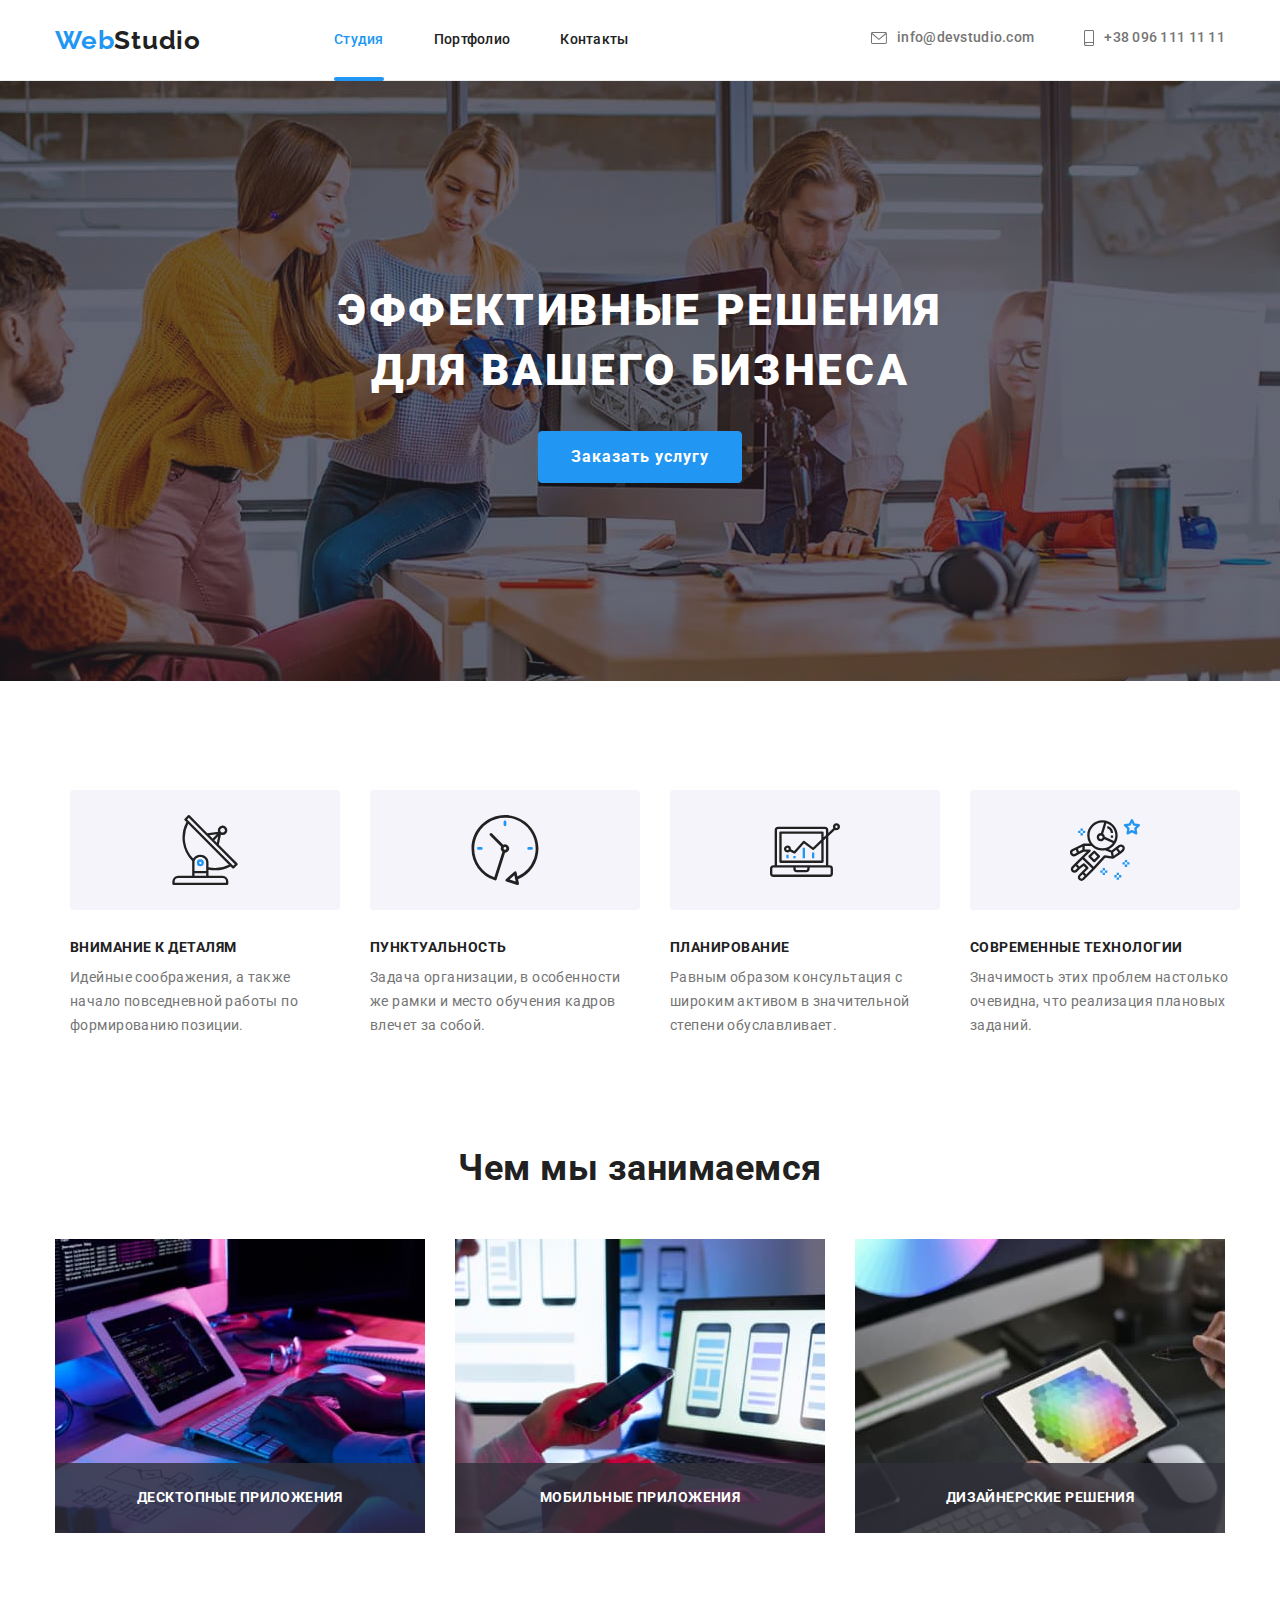
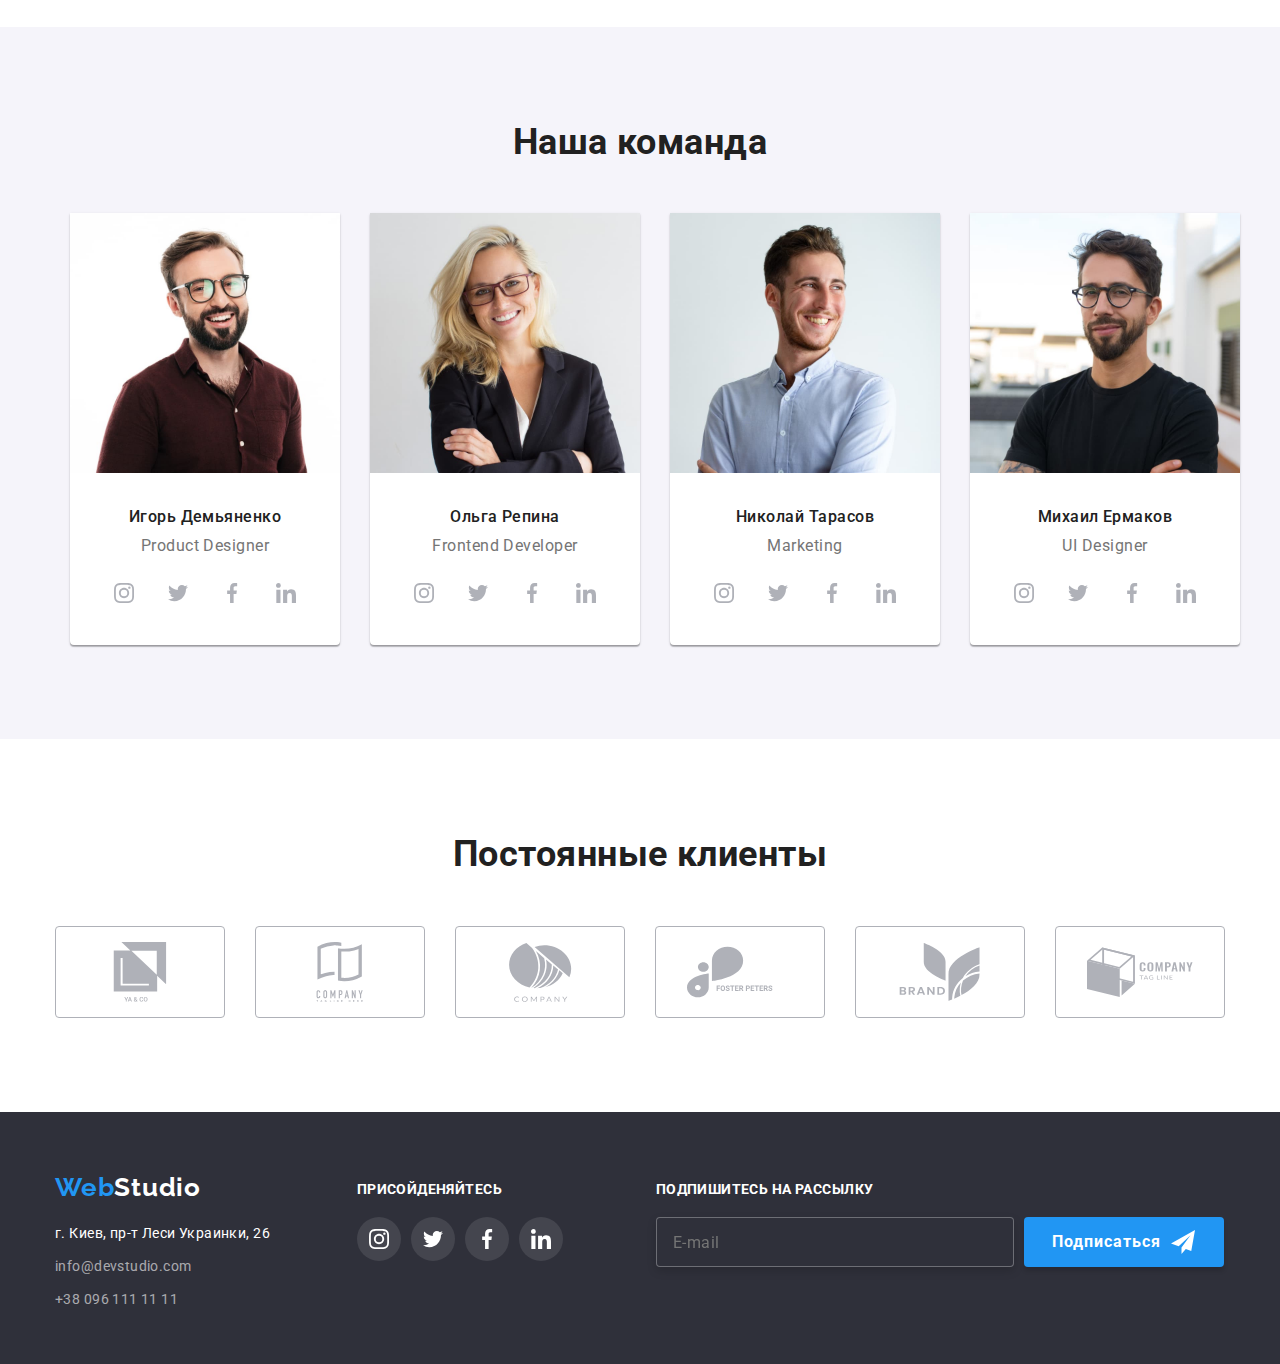
==== commit e8d88335: "Добавляет разметку страницы" ====
--- a/index.html
+++ b/index.html
@@ -16,7 +16,16 @@
     <div class="container">
     <nav class="page-header">
         <a href="./index.html" class="page-header__logo">Web<span class="page-header__accent">Studio</span></a>
-        
+        <button type="button" class="page-header__button button" 
+        aria-controls="page-header__menu"
+        aria-expanded="false" 
+        data-menu-button>
+            <svg width="40" height="40" aria-label="Переключатель мобильного меню">
+                <use class="button__cross" href="./images/symbol-defs.svg#icon-close"></use>
+                <use class="button__menu" href="./images/symbol-defs.svg#icon-menu"></use> 
+            </svg>
+        </button>
+        <div class="page-header__menu" id="page-header__menu" data-menu>Контентное меню</div>
         <ul class="site-nav">
             <li class="site-nav__item"><a href="./index.html" class="site-nav__link site-nav__link--active">Студия</a></li>
             <li class="site-nav__item"><a href="./portfolio.html" class="site-nav__link">Портфолио</a></li>
@@ -444,22 +453,8 @@
             </div>
     </footer>
 
-    <script>
-    (() => {
-            const refs = {
-                openModalBtn: document.querySelector("[data-modal-open]"),
-                closeModalBtn: document.querySelector("[data-modal-close]"),
-                modal: document.querySelector("[data-modal]"),
-            };
-
-            refs.openModalBtn.addEventListener("click", toggleModal);
-            refs.closeModalBtn.addEventListener("click", toggleModal);
-
-            function toggleModal() {
-                refs.modal.classList.toggle("is-hidden");
-            }
-        })();
-    </script>
+    <script src="./js/modal.js"></script>
+    <script src="./js/mobile-menu.js"></script>
 </body>
 </html> 
 
--- a/css/main.min.css
+++ b/css/main.min.css
@@ -1,2 +1,2 @@
-body{color:var(--primary-text-color);background-color:var(--primary-bgc-color);font-family:Roboto, sans-serif;letter-spacing:0.03em}.container{padding-left:15px;padding-right:15px;margin-left:auto;margin-right:auto}@media screen and (min-width: 480px){.container{width:480px}}@media screen and (min-width: 768px){.container{width:768px}}@media screen and (min-width: 1200px){.container{width:1200px}}h2,h3,ul{padding:0;margin:0;list-style:none}.hero__button,.modal__button{min-width:200px;font-family:inherit;font-weight:700;font-size:16px;line-height:1.9;letter-spacing:0.06em;cursor:pointer;text-align:center;background-color:#2196F3;color:#fff;border-radius:4px;border:1px solid transparent}.features__text,.team__function,.card-set__text{font-style:normal;font-weight:400;letter-spacing:0.03em;color:#757575}.section{display:-webkit-box;display:-ms-flexbox;display:flex}@media screen and (max-width: 767px){.section{padding-top:60px;padding-bottom:60px}}@media screen and (min-width: 768px){.section{padding-top:60px;padding-bottom:60px}}@media screen and (min-width: 1200px){.section{padding-top:94px;padding-bottom:94px}}.section__title{margin-top:0;margin-bottom:30px;color:#212121;font-weight:700;font-size:28px;line-height:1.17;text-align:center}@media screen and (min-width: 1200px){.section__title{margin-bottom:50px;font-size:36px;line-height:1.17}}.section__title--none{display:none}.main{border-bottom:1px solid #ECECEC}.page-header{display:-webkit-box;display:-ms-flexbox;display:flex;-webkit-box-align:center;-ms-flex-align:center;align-items:center}.page-header__accent{color:#212121}.page-header__logo{color:#2196F3;font-family:Raleway, sans-serif;font-weight:700;font-size:26px;line-height:1.19;letter-spacing:0.03em;text-decoration:none}@media screen and (max-width: 480px){.page-header__logo{font-size:24px;line-height:1.17}}.site-nav{display:-webkit-box;display:-ms-flexbox;display:flex;margin-left:93px}.site-nav__item{margin-left:50px}.site-nav__item:first-child{margin-left:0px}.site-nav__link{display:block;padding-top:32px;padding-bottom:32px;color:#212121;font-weight:500;font-size:14px;line-height:1.14;letter-spacing:0.02em;text-decoration:none;-webkit-transition:color 250ms cubic-bezier(0.4, 0, 0.2, 1);transition:color 250ms cubic-bezier(0.4, 0, 0.2, 1)}.site-nav__link:hover,.site-nav__link:focus{color:#2196F3}.site-nav__link--active{position:relative;font-weight:500;font-size:14px;line-height:1.14;letter-spacing:0.02em;text-decoration:none;color:#2196F3}.site-nav__link--active::before{position:absolute;content:"";bottom:-1px;width:100%;height:4px;border-radius:2px;background-color:#2196F3}.contacts{display:-webkit-box;display:-ms-flexbox;display:flex;margin-left:auto}.contacts__item{margin-left:50px}.contacts__item:first-child{margin-left:0px}.contacts__link{display:-webkit-inline-box;display:-ms-inline-flexbox;display:inline-flex;color:#757575;background-color:#fff;font-weight:500;font-size:14px;line-height:1.14;letter-spacing:0.02em;text-decoration:none}.contacts__link:hover,.contacts__link:focus{display:-webkit-box;display:-ms-flexbox;display:flex;color:#2196F3}.contacts__icon{display:-webkit-inline-box;display:-ms-inline-flexbox;display:inline-flex;-webkit-box-align:center;-ms-flex-align:center;align-items:center;margin-right:10px;fill:currentColor}.hero{text-align:center;padding-top:200px;padding-bottom:200px}@media screen and (max-width: 480px){.hero{padding-top:118px;padding-bottom:118px}}@media screen and (max-width: 768px){.hero{padding-top:118px;padding-bottom:118px}}.hero__title{margin-top:0;margin-bottom:30px;color:#fff;font-weight:900;font-size:44px;line-height:1.36;letter-spacing:0.06em;text-transform:uppercase}@media screen and (max-width: 480px){.hero__title{font-size:26px;line-height:1.62}}.hero__button{padding:10px 32px;border-color:#2196F3;-webkit-transition:color 250ms cubic-bezier(0.4, 0, 0.2, 1);transition:color 250ms cubic-bezier(0.4, 0, 0.2, 1)}.overlay{max-width:1600px;height:600px;margin-left:auto;margin-right:auto;background-image:-webkit-gradient(linear, left top, right top, from(rgba(47,48,58,0.4)), to(rgba(47,48,58,0.4))),url("../images/img.jpg");background-image:linear-gradient(to right, rgba(47,48,58,0.4), rgba(47,48,58,0.4)),url("../images/img.jpg");background-color:#C4C4C4;background-repeat:no-repeat;background-position:center}@media screen and (max-width: 480px){.overlay{width:480px;height:400px}}.backdrop{position:fixed;top:0;left:0;width:100%;height:100%;background-color:rgba(0,0,0,0.2);opacity:1;-webkit-transition:opacity 250ms cubic-bezier(0.4, 0, 0.2, 1);transition:opacity 250ms cubic-bezier(0.4, 0, 0.2, 1)}.backdrop.is-hidden{opacity:0;pointer-events:none;visibility:hidden}.backdrop.is-hidden .modal{-webkit-transform:translate(-50%, -50%) scale(1.1);transform:translate(-50%, -50%) scale(1.1)}.modal{position:absolute;top:50%;left:50%;width:528px;height:581px;padding:40px;background-color:#FFFFFF;-webkit-box-shadow:0px 1px 3px rgba(0,0,0,0.12),0px 1px 1px rgba(0,0,0,0.14),0px 2px 1px rgba(0,0,0,0.2);box-shadow:0px 1px 3px rgba(0,0,0,0.12),0px 1px 1px rgba(0,0,0,0.14),0px 2px 1px rgba(0,0,0,0.2);border-radius:4px;-webkit-transform:translate(-50%, -50%) scale(1);transform:translate(-50%, -50%) scale(1);-webkit-transition:-webkit-transform 250ms cubic-bezier(0.4, 0, 0.2, 1);transition:-webkit-transform 250ms cubic-bezier(0.4, 0, 0.2, 1);transition:transform 250ms cubic-bezier(0.4, 0, 0.2, 1);transition:transform 250ms cubic-bezier(0.4, 0, 0.2, 1), -webkit-transform 250ms cubic-bezier(0.4, 0, 0.2, 1)}.modal__form{max-width:528px}.modal__title{margin:0;padding-bottom:12px;font-style:normal;font-weight:700;font-size:20px;line-height:1.15;text-align:center;letter-spacing:0.03em;color:#212121}.modal__field{display:-webkit-box;display:-ms-flexbox;display:flex;-webkit-box-orient:vertical;-webkit-box-direction:normal;-ms-flex-direction:column;flex-direction:column}.modal-user{width:448px;height:58px;margin-bottom:10px}.user{position:relative;display:block;text-align:start;margin-bottom:10px;font-style:normal;font-weight:400;font-size:12px;line-height:1.16;letter-spacing:0.01em;color:#757575}.user:focus-within>.user__icon{fill:#2196F3}.user__input{width:100%;height:40px;margin-top:4px;padding-left:42px;border:1px solid rgba(33,33,33,0.2);border-radius:4px;-webkit-transition:border 250ms cubic-bezier(0.4, 0, 0.2, 1);transition:border 250ms cubic-bezier(0.4, 0, 0.2, 1)}.user__input:focus,.user__input:hover{outline:none;border:1px solid #2196F3}.user__icon{position:absolute;top:70%;left:15px;-webkit-transform:translateY(-70%);transform:translateY(-70%);-webkit-transition:fill 250ms cubic-bezier(0.4, 0, 0.2, 1);transition:fill 250ms cubic-bezier(0.4, 0, 0.2, 1)}.user--comment{margin-bottom:4px}.user__texterea{resize:none;height:120px;padding:12px 16px;margin-bottom:20px;border:1px solid rgba(33,33,33,0.2);border-radius:4px}.user__texterea::-webkit-input-placeholder{font-style:normal;font-weight:400;font-size:12px;line-height:1.16;letter-spacing:0.01em;color:rgba(117,117,117,0.5)}.user__texterea:-ms-input-placeholder{font-style:normal;font-weight:400;font-size:12px;line-height:1.16;letter-spacing:0.01em;color:rgba(117,117,117,0.5)}.user__texterea::-ms-input-placeholder{font-style:normal;font-weight:400;font-size:12px;line-height:1.16;letter-spacing:0.01em;color:rgba(117,117,117,0.5)}.user__texterea::placeholder{font-style:normal;font-weight:400;font-size:12px;line-height:1.16;letter-spacing:0.01em;color:rgba(117,117,117,0.5)}.checkbox{display:-webkit-box;display:-ms-flexbox;display:flex;-webkit-box-align:center;-ms-flex-align:center;align-items:center;-webkit-box-pack:center;-ms-flex-pack:center;justify-content:center;text-align:center;padding-left:9px;padding-top:4px;margin:0;font-size:14px;line-height:1.71;letter-spacing:0.03em}.checkbox__input{position:absolute;width:1px;height:1px;margin:-1px;border:0;padding:0;overflow:hidden;clip:rect(0 0 0 0)}.checkbox__input:checked+.checkbox__box{background-color:#2196F3;border-color:#2196F3}.checkbox__icon{fill:transparent}.checkbox__box{display:-webkit-box;display:-ms-flexbox;display:flex;-webkit-box-align:center;-ms-flex-align:center;align-items:center;-webkit-box-pack:center;-ms-flex-pack:center;justify-content:center;width:16px;height:15px;margin-right:9px;border:2px solid #212121;border-radius:3px}.checkbox__input:checked+.checkbox .checkbox__icon{fill:#fff;border:0.2px solid #FFFFFF}.checkbox__link{color:#2196F3;margin-left:2px}.modal__button{margin-top:30px;padding:10px 55px;-webkit-box-shadow:0px 4px 4px rgba(0,0,0,0.15);box-shadow:0px 4px 4px rgba(0,0,0,0.15);-webkit-transition:background-color 250ms cubic-bezier(0.4, 0, 0.2, 1);transition:background-color 250ms cubic-bezier(0.4, 0, 0.2, 1)}.modal__button:hover,.modal__button:focus{background-color:#188CE8}.modal-close{position:absolute;top:15px;right:15px;width:30px;height:30px;padding:0;background-color:#FFFFFF;border:1px solid rgba(0,0,0,0.1);border-radius:15px;cursor:pointer}.modal-close:focus-within>.modal-close__icon,.modal-close:hover>.modal-close__icon{fill:#2196F3}.modal-close__icon{display:block;background-repeat:no-repeat;background-size:contain;background-position:center;margin-left:5px;-webkit-transition:fill 250ms cubic-bezier(0.4, 0, 0.2, 1);transition:fill 250ms cubic-bezier(0.4, 0, 0.2, 1)}@media screen and (max-width: 767px){.section--features{width:480px}}.features{display:block}@media screen and (min-width: 480px){.features{width:480px}}@media screen and (max-width: 767px){.features{width:480px}}@media screen and (min-width: 768px){.features{display:-webkit-box;display:-ms-flexbox;display:flex;-ms-flex-wrap:wrap;flex-wrap:wrap;width:768px}}@media screen and (min-width: 1200px){.features{width:1200px;display:-webkit-box;display:-ms-flexbox;display:flex}}.features__item{border-radius:4px}@media screen and (max-width: 767px){.features__item{width:450px;margin-bottom:30px;margin-left:15px;margin-right:15px}.features__item:last-child{margin-bottom:0}}@media screen and (min-width: 768px){.features__item{width:354px;margin:15px}.features__item:nth-last-child(-n+2){margin-bottom:0}}@media screen and (min-width: 1200px){.features__item{width:270px;padding-bottom:0}.features__item:nth-last-child(-n+2){margin-bottom:15px}}.features__name{margin-top:0;margin-bottom:10px;color:#212121;font-weight:700;font-size:14px;line-height:1.14;text-transform:uppercase}@media screen and (max-width: 767px){.features__name{text-align:center}}.features__text{margin-top:0;margin-bottom:0;font-size:14px;line-height:1.71}.features__icon{display:-webkit-box;display:-ms-flexbox;display:flex;-webkit-box-align:center;-ms-flex-align:center;align-items:center;-webkit-box-pack:center;-ms-flex-pack:center;justify-content:center;height:120px;border-radius:4px;margin-bottom:30px;background-color:#F5F4FA}@media screen and (min-width: 480px){.features__icon{width:450px}}@media screen and (min-width: 768px){.features__icon{width:354px}}@media screen and (min-width: 1200px){.features__icon{width:270px}}.section--examples{display:none}@media screen and (min-width: 1200px){.section--examples{display:-webkit-box;display:-ms-flexbox;display:flex;padding-top:0}}.examples{display:-webkit-box;display:-ms-flexbox;display:flex}.examples__item{margin-left:30px}.examples__item:first-child{margin-left:0}.examples__action{position:relative;display:-webkit-box;display:-ms-flexbox;display:flex}.examples__text{position:absolute;bottom:0;right:0;display:-webkit-box;display:-ms-flexbox;display:flex;-webkit-box-align:center;-ms-flex-align:center;align-items:center;-webkit-box-pack:center;-ms-flex-pack:center;justify-content:center;margin:0;width:100%;height:70px;font-weight:700;font-size:14px;line-height:1.14;text-align:center;letter-spacing:0.03em;text-transform:uppercase;color:#fff;background-color:rgba(47,48,58,0.8)}.section--command{background-color:#F5F4FA}@media screen and (max-width: 767px){.section--command{width:480px;-webkit-box-pack:center;-ms-flex-pack:center;justify-content:center}}.command{display:block}@media screen and (min-width: 480px){.command{width:450px}}@media screen and (max-width: 767px){.command{width:450px}}@media screen and (min-width: 768px){.command{display:-webkit-box;display:-ms-flexbox;display:flex;-ms-flex-wrap:wrap;flex-wrap:wrap;-webkit-box-pack:center;-ms-flex-pack:center;justify-content:center;-webkit-box-align:center;-ms-flex-align:center;align-items:center;width:768px}}@media screen and (min-width: 1200px){.command{display:-webkit-box;display:-ms-flexbox;display:flex;width:1200px}}.command__item{-webkit-box-sizing:border-box;box-sizing:border-box;border-radius:0px 0px 4px 4px;-webkit-box-shadow:0px 1px 3px rgba(0,0,0,0.12),0px 1px 1px rgba(0,0,0,0.14),0px 2px 1px rgba(0,0,0,0.2);box-shadow:0px 1px 3px rgba(0,0,0,0.12),0px 1px 1px rgba(0,0,0,0.14),0px 2px 1px rgba(0,0,0,0.2);background-color:#fff}@media screen and (max-width: 767px){.command__item{margin-bottom:30px}.command__item:last-child{margin-bottom:0}}@media screen and (min-width: 768px){.command__item{margin-bottom:30px;margin:15px}.command__item:nth-last-child(-n+2){margin-bottom:0}}@media screen and (min-width: 1200px){.command__item{margin-left:30px;margin-right:0;margin-top:0;margin-bottom:0}.command__item:first-child{margin-left:0}}.team{padding-top:30px;padding-bottom:30px}.team__name{margin-top:0;margin-bottom:0px;padding-bottom:10px;color:#212121;font-weight:500;font-size:16px;line-height:1.19;text-align:center}.team__function{margin-top:0;margin-bottom:0px;font-size:16px;line-height:1.19;text-align:center}.command-social{display:-webkit-box;display:-ms-flexbox;display:flex;-webkit-box-pack:center;-ms-flex-pack:center;justify-content:center;margin-top:16px}.command-social__item{margin-left:10px}.command-social__item:first-child{margin-left:0}.command-social__link{display:-webkit-box;display:-ms-flexbox;display:flex;-webkit-box-align:center;-ms-flex-align:center;align-items:center;-webkit-box-pack:center;-ms-flex-pack:center;justify-content:center;width:44px;height:44px;border-radius:50%;fill:#AFB1B8;-webkit-transition:background-color 250ms cubic-bezier(0.4, 0, 0.2, 1),fill 250ms cubic-bezier(0.4, 0, 0.2, 1);transition:background-color 250ms cubic-bezier(0.4, 0, 0.2, 1),fill 250ms cubic-bezier(0.4, 0, 0.2, 1)}.command-social__link:hover,.command-social__link:focus{fill:#fff;background-color:#2196F3}@media screen and (max-width: 767px){.section--clients{width:480px}}.clients{display:-webkit-box;display:-ms-flexbox;display:flex}@media screen and (max-width: 767px){.clients{width:480px;display:-webkit-box;display:-ms-flexbox;display:flex;-ms-flex-wrap:wrap;flex-wrap:wrap;-webkit-box-pack:center;-ms-flex-pack:center;justify-content:center;-webkit-box-align:center;-ms-flex-align:center;align-items:center}}@media screen and (min-width: 768px){.clients{display:-webkit-box;display:-ms-flexbox;display:flex;-ms-flex-wrap:wrap;flex-wrap:wrap;-webkit-box-pack:center;-ms-flex-pack:center;justify-content:center;-webkit-box-align:center;-ms-flex-align:center;align-items:center;margin:-15px}}@media screen and (min-width: 1200px){.clients{display:-webkit-box;display:-ms-flexbox;display:flex;margin:-15px}}.clients__item{display:-webkit-box;display:-ms-flexbox;display:flex;cursor:pointer;fill:#AFB1B8}@media screen and (max-width: 767px){.clients__item{margin:15px}.clients__item:nth-last-child(-n+2){margin-bottom:0}.clients__item:nth-child(-n+2){margin-top:0}}@media screen and (min-width: 768px){.clients__item{width:calc((100% / 3 * 15px) / 3);margin:15px}}@media screen and (min-width: 1200px){.clients__item:first-child{margin-left:0}}.clients__link{display:-webkit-box;display:-ms-flexbox;display:flex;-webkit-box-align:center;-ms-flex-align:center;align-items:center;-webkit-box-pack:center;-ms-flex-pack:center;justify-content:center;width:170px;height:92px;border:1px solid #AFB1B8;border-radius:4px;-webkit-transition:border-color 250ms cubic-bezier(0.4, 0, 0.2, 1),fill 250ms cubic-bezier(0.4, 0, 0.2, 1);transition:border-color 250ms cubic-bezier(0.4, 0, 0.2, 1),fill 250ms cubic-bezier(0.4, 0, 0.2, 1)}.clients__link:hover,.clients__link:focus{fill:#2196F3;border-color:#2196F3}.clients__icon{width:106px;height:60px}.container--footer{display:-webkit-box;display:-ms-flexbox;display:flex}@media screen and (max-width: 767px){.container--footer{display:block}}@media screen and (min-width: 768px){.container--footer{width:768px;-ms-flex-wrap:wrap;flex-wrap:wrap}}@media screen and (min-width: 1200px){.container--footer{min-width:1200px;-ms-flex-wrap:nowrap;flex-wrap:nowrap}}.footer{display:-webkit-box;display:-ms-flexbox;display:flex;padding-top:60px;padding-bottom:60px;background-color:#2F303A}@media screen and (max-width: 767px){.footer{width:480px;height:603px}}@media screen and (min-width: 768px){.footer{min-width:768px;height:463px}}@media screen and (min-width: 1200px){.footer{height:252px}}.footer__contacts{display:block}@media screen and (max-width: 767px){.footer__contacts{-webkit-box-pack:center;-ms-flex-pack:center;justify-content:center;-webkit-box-align:center;-ms-flex-align:center;align-items:center;text-align:center}}@media screen and (min-width: 768px){.footer__contacts{width:232px;margin-left:76px;-webkit-box-pack:center;-ms-flex-pack:center;justify-content:center;-webkit-box-align:center;-ms-flex-align:center;align-items:center;text-align:center}}@media screen and (min-width: 1200px){.footer__contacts{margin-left:0;text-align:start}}.footer__address{margin-bottom:9px;margin-top:20px;color:#fff;font-style:normal;font-size:14px;line-height:1.71;letter-spacing:0.03em}.footer__accent{color:#fff}.footer__nav{display:block}@media screen and (max-width: 767px){.footer__nav{margin-left:155px}}@media screen and (min-width: 768px){.footer__nav{margin-left:50px}}@media screen and (min-width: 1200px){.footer__nav{margin-left:0}}.footer__link{display:-webkit-box;display:-ms-flexbox;display:flex;color:rgba(255,255,255,0.6);font-style:normal;font-size:14px;line-height:1.71;letter-spacing:0.03em;text-decoration:none;-webkit-transition:color 250ms cubic-bezier(0.4, 0, 0.2, 1);transition:color 250ms cubic-bezier(0.4, 0, 0.2, 1)}.footer__link:hover,.footer__link:focus{color:#2196F3;text-decoration:none}.footer__link--mail{margin-bottom:9px}.social{display:inline-block;width:206px;height:80px}@media screen and (max-width: 767px){.social{width:450px;margin-left:0;margin-top:60px}}@media screen and (min-width: 768px){.social{margin-left:165px}}@media screen and (min-width: 1200px){.social{margin-left:70px}}.social__title{margin:0;padding-top:10px;padding-bottom:20px;-webkit-box-pack:center;-ms-flex-pack:center;justify-content:center;font-weight:700;font-size:14px;line-height:1.14;letter-spacing:0.03em;text-transform:uppercase;color:#fff}@media screen and (max-width: 767px){.social__title{text-align:center}}@media screen and (min-width: 768px){.social__title{text-align:center}}@media screen and (min-width: 1200px){.social__title{text-align:start}}.social__list{display:-webkit-box;display:-ms-flexbox;display:flex;margin:0}@media screen and (max-width: 767px){.social__list{width:450px;-webkit-box-pack:center;-ms-flex-pack:center;justify-content:center}}@media screen and (min-width: 1200px){.social__list{width:206px}}.social__item{margin-left:10px}.social__item:first-child{margin-left:0}.social__link{display:-webkit-box;display:-ms-flexbox;display:flex;-webkit-box-align:center;-ms-flex-align:center;align-items:center;-webkit-box-pack:center;-ms-flex-pack:center;justify-content:center;width:44px;height:44px;border-radius:50%;fill:#fff;background-color:rgba(255,255,255,0.1);-webkit-transition:background-color 250ms cubic-bezier(0.4, 0, 0.2, 1);transition:background-color 250ms cubic-bezier(0.4, 0, 0.2, 1)}.social__link:hover,.social__link:focus{background-color:#2196F3}.sub{display:inline-block;margin-left:93px;width:570px;height:86px}@media screen and (max-width: 767px){.sub{width:450px;margin-left:0}}.sub__group{display:block}@media screen and (min-width: 768px){.sub__group{margin-left:50px}}@media screen and (min-width: 1200px){.sub__group{display:-webkit-box;display:-ms-flexbox;display:flex;margin-left:0px}}.sub__title{margin:0;margin-top:50px;padding-top:10px;padding-bottom:20px;-webkit-box-pack:center;-ms-flex-pack:center;justify-content:center;-ms-flex-wrap:nowrap;flex-wrap:nowrap;text-align:center;font-weight:700;font-size:14px;line-height:1.14;letter-spacing:0.03em;text-transform:uppercase;color:#fff}@media screen and (min-width: 768px){.sub__title{margin-top:0}}@media screen and (min-width: 1200px){.sub__title{margin-top:0;text-align:start}}.sub__input{display:-webkit-box;display:-ms-flexbox;display:flex;-webkit-box-align:center;-ms-flex-align:center;align-items:center;height:50px;padding-left:16px;font-style:normal;font-weight:400;font-size:16px;line-height:1.25;letter-spacing:0.03em;color:rgba(255,255,255,0.6);background-color:#2F303A;border:1px solid rgba(255,255,255,0.3);-webkit-filter:drop-shadow(0px 4px 4px rgba(0,0,0,0.15));filter:drop-shadow(0px 4px 4px rgba(0,0,0,0.15));border-radius:4px}@media screen and (max-width: 767px){.sub__input{width:450px}}@media screen and (min-width: 768px){.sub__input{width:450px}}@media screen and (min-width: 1200px){.sub__input{width:358px}}.sub__button{display:-webkit-box;display:-ms-flexbox;display:flex;-webkit-box-align:center;-ms-flex-align:center;align-items:center;-webkit-box-pack:center;-ms-flex-pack:center;justify-content:center;text-align:center;width:200px;height:50px;font-style:normal;font-weight:700;font-size:16px;line-height:1.88;letter-spacing:0.06em;cursor:pointer;color:#fff;background-color:#2196F3;-webkit-box-shadow:0px 4px 4px rgba(0,0,0,0.15);box-shadow:0px 4px 4px rgba(0,0,0,0.15);border-radius:4px;border:1px solid transparent}@media screen and (max-width: 767px){.sub__button{margin-top:20px;margin-left:140px}}@media screen and (min-width: 768px){.sub__button{margin-top:20px;margin-left:140px}}@media screen and (min-width: 1200px){.sub__button{margin-top:0;margin-left:10px}}.sub__send{display:-webkit-box;display:-ms-flexbox;display:flex;margin-left:10px;fill:#fff}.card-set{display:-webkit-box;display:-ms-flexbox;display:flex;-ms-flex-wrap:wrap;flex-wrap:wrap}.card-set__elements{width:370px;margin-right:30px;margin-bottom:30px;border:1px solid #EEEEEE;-webkit-transition:-webkit-box-shadow 250ms var(--timing-function);transition:-webkit-box-shadow 250ms var(--timing-function);transition:box-shadow 250ms var(--timing-function);transition:box-shadow 250ms var(--timing-function), -webkit-box-shadow 250ms var(--timing-function)}.card-set__elements:hover{-webkit-box-shadow:0px 1px 1px rgba(0,0,0,0.12),0px 4px 4px rgba(0,0,0,0.06),1px 4px 6px rgba(0,0,0,0.16);box-shadow:0px 1px 1px rgba(0,0,0,0.12),0px 4px 4px rgba(0,0,0,0.06),1px 4px 6px rgba(0,0,0,0.16)}.card-set__elements:nth-child(3n){margin-right:0}.card-set__elements:nth-last-child(-n+3){margin-bottom:0}.card-set__meta{padding:20px 24px}.card-set__title{margin-top:0;margin-bottom:0px;padding-bottom:4px;color:#212121;font-weight:700;font-size:18px;line-height:2;letter-spacing:0.06em}.card-set__text{margin-top:0;margin-bottom:0;font-size:16px;line-height:1.88}.foto{position:relative;overflow:hidden;-webkit-transition:background-color 250ms cubic-bezier(0.4, 0, 0.2, 1);transition:background-color 250ms cubic-bezier(0.4, 0, 0.2, 1)}.foto__overlay{position:absolute;top:0;left:0;width:100%;height:100%;opacity:0;-webkit-transform:translateY(100%);transform:translateY(100%);-webkit-transition:opacity 250ms cubic-bezier(0.4, 0, 0.2, 1),-webkit-transform 250ms cubic-bezier(0.4, 0, 0.2, 1);transition:opacity 250ms cubic-bezier(0.4, 0, 0.2, 1),-webkit-transform 250ms cubic-bezier(0.4, 0, 0.2, 1);transition:transform 250ms cubic-bezier(0.4, 0, 0.2, 1),opacity 250ms cubic-bezier(0.4, 0, 0.2, 1);transition:transform 250ms cubic-bezier(0.4, 0, 0.2, 1),opacity 250ms cubic-bezier(0.4, 0, 0.2, 1),-webkit-transform 250ms cubic-bezier(0.4, 0, 0.2, 1);background-color:rgba(33,150,243,0.9)}.foto:hover .foto__overlay{-webkit-transform:translateY(0);transform:translateY(0);opacity:1}.foto__text{position:absolute;top:50%;left:50%;-webkit-transform:translate(-50%, -50%);transform:translate(-50%, -50%);width:320px;font-weight:400;font-size:18px;line-height:1.56;letter-spacing:0.03em;color:#FFFFFF}.buttons{display:-webkit-box;display:-ms-flexbox;display:flex;-webkit-box-align:center;-ms-flex-align:center;align-items:center;-webkit-box-pack:center;-ms-flex-pack:center;justify-content:center;margin-bottom:50px}.buttons__item{margin-left:8px}.buttons__item:first-child{margin-left:0}.buttons__link{padding:6px 22px;color:#212121;background-color:#F5F4FA;border-color:transparent;font-family:inherit;font-weight:500;font-size:16px;line-height:1.62;text-align:center;letter-spacing:0.03em;cursor:pointer;border-radius:4px;-webkit-transition:color 250ms cubic-bezier(0.4, 0, 0.2, 1),background-color 250ms cubic-bezier(0.4, 0, 0.2, 1),-webkit-box-shadow 250ms cubic-bezier(0.4, 0, 0.2, 1);transition:color 250ms cubic-bezier(0.4, 0, 0.2, 1),background-color 250ms cubic-bezier(0.4, 0, 0.2, 1),-webkit-box-shadow 250ms cubic-bezier(0.4, 0, 0.2, 1);transition:color 250ms cubic-bezier(0.4, 0, 0.2, 1),background-color 250ms cubic-bezier(0.4, 0, 0.2, 1),box-shadow 250ms cubic-bezier(0.4, 0, 0.2, 1);transition:color 250ms cubic-bezier(0.4, 0, 0.2, 1),background-color 250ms cubic-bezier(0.4, 0, 0.2, 1),box-shadow 250ms cubic-bezier(0.4, 0, 0.2, 1),-webkit-box-shadow 250ms cubic-bezier(0.4, 0, 0.2, 1)}.buttons__link:hover,.buttons__link:focus{color:#fff;background-color:#2196F3;-webkit-box-shadow:0px 3px 1px rgba(0,0,0,0.1),0px 1px 2px rgba(0,0,0,0.08),0px 2px 2px rgba(0,0,0,0.12);box-shadow:0px 3px 1px rgba(0,0,0,0.1),0px 1px 2px rgba(0,0,0,0.08),0px 2px 2px rgba(0,0,0,0.12)}
+body{color:var(--primary-text-color);background-color:var(--primary-bgc-color);font-family:Roboto, sans-serif;letter-spacing:0.03em}.container{padding-left:15px;padding-right:15px;margin-left:auto;margin-right:auto}@media screen and (min-width: 480px){.container{width:480px}}@media screen and (min-width: 768px){.container{width:768px}}@media screen and (min-width: 1200px){.container{width:1200px}}h2,h3,ul{padding:0;margin:0;list-style:none}.hero__button,.modal__button{min-width:200px;font-family:inherit;font-weight:700;font-size:16px;line-height:1.9;letter-spacing:0.06em;cursor:pointer;text-align:center;background-color:#2196F3;color:#fff;border-radius:4px;border:1px solid transparent}.features__text,.team__function,.card-set__text{font-style:normal;font-weight:400;letter-spacing:0.03em;color:#757575}.section{display:-webkit-box;display:-ms-flexbox;display:flex}@media screen and (max-width: 767px){.section{padding-top:60px;padding-bottom:60px}}@media screen and (min-width: 768px){.section{padding-top:60px;padding-bottom:60px}}@media screen and (min-width: 1200px){.section{padding-top:94px;padding-bottom:94px}}.section__title{margin-top:0;margin-bottom:30px;color:#212121;font-weight:700;font-size:28px;line-height:1.17;text-align:center}@media screen and (min-width: 1200px){.section__title{margin-bottom:50px;font-size:36px;line-height:1.17}}.section__title--none{display:none}.main{position:relative;border-bottom:1px solid #ECECEC}.page-header{display:-webkit-box;display:-ms-flexbox;display:flex;-webkit-box-align:center;-ms-flex-align:center;align-items:center}.page-header__accent{color:#212121}.page-header__menu{display:none;position:absolute;top:100%;left:0;width:100%;height:796px;text-align:center;background-color:#fff;-webkit-box-shadow:0px 4px 8px rgba(0,0,0,0.04),0px 2px 4px rgba(0,0,0,0.08),0px 1px 3px rgba(0,0,0,0.16);box-shadow:0px 4px 8px rgba(0,0,0,0.04),0px 2px 4px rgba(0,0,0,0.08),0px 1px 3px rgba(0,0,0,0.16)}.page-header__menu.is-open{display:block}.page-header__button{display:-webkit-inline-box;display:-ms-inline-flexbox;display:inline-flex;margin:0;padding:0;border:none;background-color:transparent;background-position:center}.button .button__cross{display:none}.button.is-open .button__cross{display:block}.button.is-open .button__menu{display:none}.page-header__icon{width:19px;height:19px}.page-header__logo{color:#2196F3;font-family:Raleway, sans-serif;font-weight:700;font-size:26px;line-height:1.19;letter-spacing:0.03em;text-decoration:none}@media screen and (max-width: 480px){.page-header__logo{font-size:24px;line-height:1.17}}.site-nav{display:-webkit-box;display:-ms-flexbox;display:flex;margin-left:93px}.site-nav__item{margin-left:50px}.site-nav__item:first-child{margin-left:0px}.site-nav__link{display:block;padding-top:32px;padding-bottom:32px;color:#212121;font-weight:500;font-size:14px;line-height:1.14;letter-spacing:0.02em;text-decoration:none;-webkit-transition:color 250ms cubic-bezier(0.4, 0, 0.2, 1);transition:color 250ms cubic-bezier(0.4, 0, 0.2, 1)}.site-nav__link:hover,.site-nav__link:focus{color:#2196F3}.site-nav__link--active{position:relative;font-weight:500;font-size:14px;line-height:1.14;letter-spacing:0.02em;text-decoration:none;color:#2196F3}.site-nav__link--active::before{position:absolute;content:"";bottom:-1px;width:100%;height:4px;border-radius:2px;background-color:#2196F3}.contacts{display:-webkit-box;display:-ms-flexbox;display:flex;margin-left:auto}.contacts__item{margin-left:50px}.contacts__item:first-child{margin-left:0px}.contacts__link{display:-webkit-inline-box;display:-ms-inline-flexbox;display:inline-flex;color:#757575;background-color:#fff;font-weight:500;font-size:14px;line-height:1.14;letter-spacing:0.02em;text-decoration:none}.contacts__link:hover,.contacts__link:focus{display:-webkit-box;display:-ms-flexbox;display:flex;color:#2196F3}.contacts__icon{display:-webkit-inline-box;display:-ms-inline-flexbox;display:inline-flex;-webkit-box-align:center;-ms-flex-align:center;align-items:center;margin-right:10px;fill:currentColor}.hero{text-align:center;padding-top:200px;padding-bottom:200px}@media screen and (max-width: 480px){.hero{padding-top:118px;padding-bottom:118px}}@media screen and (max-width: 768px){.hero{padding-top:118px;padding-bottom:118px}}.hero__title{margin-top:0;margin-bottom:30px;color:#fff;font-weight:900;font-size:44px;line-height:1.36;letter-spacing:0.06em;text-transform:uppercase}@media screen and (max-width: 480px){.hero__title{font-size:26px;line-height:1.62}}.hero__button{padding:10px 32px;border-color:#2196F3;-webkit-transition:color 250ms cubic-bezier(0.4, 0, 0.2, 1);transition:color 250ms cubic-bezier(0.4, 0, 0.2, 1)}.overlay{max-width:1600px;height:600px;margin-left:auto;margin-right:auto;background-image:-webkit-gradient(linear, left top, right top, from(rgba(47,48,58,0.4)), to(rgba(47,48,58,0.4))),url("../images/img.jpg");background-image:linear-gradient(to right, rgba(47,48,58,0.4), rgba(47,48,58,0.4)),url("../images/img.jpg");background-color:#C4C4C4;background-repeat:no-repeat;background-position:center}@media screen and (max-width: 480px){.overlay{width:480px;height:400px}}.backdrop{position:fixed;top:0;left:0;width:100%;height:100%;background-color:rgba(0,0,0,0.2);opacity:1;-webkit-transition:opacity 250ms cubic-bezier(0.4, 0, 0.2, 1);transition:opacity 250ms cubic-bezier(0.4, 0, 0.2, 1)}.backdrop.is-hidden{opacity:0;pointer-events:none;visibility:hidden}.backdrop.is-hidden .modal{-webkit-transform:translate(-50%, -50%) scale(1.1);transform:translate(-50%, -50%) scale(1.1)}.modal{position:absolute;top:50%;left:50%;width:528px;height:581px;padding:40px;background-color:#FFFFFF;-webkit-box-shadow:0px 1px 3px rgba(0,0,0,0.12),0px 1px 1px rgba(0,0,0,0.14),0px 2px 1px rgba(0,0,0,0.2);box-shadow:0px 1px 3px rgba(0,0,0,0.12),0px 1px 1px rgba(0,0,0,0.14),0px 2px 1px rgba(0,0,0,0.2);border-radius:4px;-webkit-transform:translate(-50%, -50%) scale(1);transform:translate(-50%, -50%) scale(1);-webkit-transition:-webkit-transform 250ms cubic-bezier(0.4, 0, 0.2, 1);transition:-webkit-transform 250ms cubic-bezier(0.4, 0, 0.2, 1);transition:transform 250ms cubic-bezier(0.4, 0, 0.2, 1);transition:transform 250ms cubic-bezier(0.4, 0, 0.2, 1), -webkit-transform 250ms cubic-bezier(0.4, 0, 0.2, 1)}.modal__form{max-width:528px}.modal__title{margin:0;padding-bottom:12px;font-style:normal;font-weight:700;font-size:20px;line-height:1.15;text-align:center;letter-spacing:0.03em;color:#212121}.modal__field{display:-webkit-box;display:-ms-flexbox;display:flex;-webkit-box-orient:vertical;-webkit-box-direction:normal;-ms-flex-direction:column;flex-direction:column}.modal-user{width:448px;height:58px;margin-bottom:10px}.user{position:relative;display:block;text-align:start;margin-bottom:10px;font-style:normal;font-weight:400;font-size:12px;line-height:1.16;letter-spacing:0.01em;color:#757575}.user:focus-within>.user__icon{fill:#2196F3}.user__input{width:100%;height:40px;margin-top:4px;padding-left:42px;border:1px solid rgba(33,33,33,0.2);border-radius:4px;-webkit-transition:border 250ms cubic-bezier(0.4, 0, 0.2, 1);transition:border 250ms cubic-bezier(0.4, 0, 0.2, 1)}.user__input:focus,.user__input:hover{outline:none;border:1px solid #2196F3}.user__icon{position:absolute;top:70%;left:15px;-webkit-transform:translateY(-70%);transform:translateY(-70%);-webkit-transition:fill 250ms cubic-bezier(0.4, 0, 0.2, 1);transition:fill 250ms cubic-bezier(0.4, 0, 0.2, 1)}.user--comment{margin-bottom:4px}.user__texterea{resize:none;height:120px;padding:12px 16px;margin-bottom:20px;border:1px solid rgba(33,33,33,0.2);border-radius:4px}.user__texterea::-webkit-input-placeholder{font-style:normal;font-weight:400;font-size:12px;line-height:1.16;letter-spacing:0.01em;color:rgba(117,117,117,0.5)}.user__texterea:-ms-input-placeholder{font-style:normal;font-weight:400;font-size:12px;line-height:1.16;letter-spacing:0.01em;color:rgba(117,117,117,0.5)}.user__texterea::-ms-input-placeholder{font-style:normal;font-weight:400;font-size:12px;line-height:1.16;letter-spacing:0.01em;color:rgba(117,117,117,0.5)}.user__texterea::placeholder{font-style:normal;font-weight:400;font-size:12px;line-height:1.16;letter-spacing:0.01em;color:rgba(117,117,117,0.5)}.checkbox{display:-webkit-box;display:-ms-flexbox;display:flex;-webkit-box-align:center;-ms-flex-align:center;align-items:center;-webkit-box-pack:center;-ms-flex-pack:center;justify-content:center;text-align:center;padding-left:9px;padding-top:4px;margin:0;font-size:14px;line-height:1.71;letter-spacing:0.03em}.checkbox__input{position:absolute;width:1px;height:1px;margin:-1px;border:0;padding:0;overflow:hidden;clip:rect(0 0 0 0)}.checkbox__input:checked+.checkbox__box{background-color:#2196F3;border-color:#2196F3}.checkbox__icon{fill:transparent}.checkbox__box{display:-webkit-box;display:-ms-flexbox;display:flex;-webkit-box-align:center;-ms-flex-align:center;align-items:center;-webkit-box-pack:center;-ms-flex-pack:center;justify-content:center;width:16px;height:15px;margin-right:9px;border:2px solid #212121;border-radius:3px}.checkbox__input:checked+.checkbox .checkbox__icon{fill:#fff;border:0.2px solid #FFFFFF}.checkbox__link{color:#2196F3;margin-left:2px}.modal__button{margin-top:30px;padding:10px 55px;-webkit-box-shadow:0px 4px 4px rgba(0,0,0,0.15);box-shadow:0px 4px 4px rgba(0,0,0,0.15);-webkit-transition:background-color 250ms cubic-bezier(0.4, 0, 0.2, 1);transition:background-color 250ms cubic-bezier(0.4, 0, 0.2, 1)}.modal__button:hover,.modal__button:focus{background-color:#188CE8}.modal-close{position:absolute;top:15px;right:15px;width:30px;height:30px;padding:0;background-color:#FFFFFF;border:1px solid rgba(0,0,0,0.1);border-radius:15px;cursor:pointer}.modal-close:focus-within>.modal-close__icon,.modal-close:hover>.modal-close__icon{fill:#2196F3}.modal-close__icon{display:block;background-repeat:no-repeat;background-size:contain;background-position:center;margin-left:5px;-webkit-transition:fill 250ms cubic-bezier(0.4, 0, 0.2, 1);transition:fill 250ms cubic-bezier(0.4, 0, 0.2, 1)}@media screen and (max-width: 767px){.section--features{width:480px}}.features{display:block}@media screen and (min-width: 480px){.features{width:480px}}@media screen and (max-width: 767px){.features{width:480px}}@media screen and (min-width: 768px){.features{display:-webkit-box;display:-ms-flexbox;display:flex;-ms-flex-wrap:wrap;flex-wrap:wrap;width:768px}}@media screen and (min-width: 1200px){.features{width:1200px;display:-webkit-box;display:-ms-flexbox;display:flex}}.features__item{border-radius:4px}@media screen and (max-width: 767px){.features__item{width:450px;margin-bottom:30px;margin-left:15px;margin-right:15px}.features__item:last-child{margin-bottom:0}}@media screen and (min-width: 768px){.features__item{width:354px;margin:15px}.features__item:nth-last-child(-n+2){margin-bottom:0}}@media screen and (min-width: 1200px){.features__item{width:270px;padding-bottom:0}.features__item:nth-last-child(-n+2){margin-bottom:15px}}.features__name{margin-top:0;margin-bottom:10px;color:#212121;font-weight:700;font-size:14px;line-height:1.14;text-transform:uppercase}@media screen and (max-width: 767px){.features__name{text-align:center}}.features__text{margin-top:0;margin-bottom:0;font-size:14px;line-height:1.71}.features__icon{display:-webkit-box;display:-ms-flexbox;display:flex;-webkit-box-align:center;-ms-flex-align:center;align-items:center;-webkit-box-pack:center;-ms-flex-pack:center;justify-content:center;height:120px;border-radius:4px;margin-bottom:30px;background-color:#F5F4FA}@media screen and (min-width: 480px){.features__icon{width:450px}}@media screen and (min-width: 768px){.features__icon{width:354px}}@media screen and (min-width: 1200px){.features__icon{width:270px}}.section--examples{padding-top:0}@media screen and (max-width: 1199px){.section--examples{display:none}}.examples{display:-webkit-box;display:-ms-flexbox;display:flex}.examples__item{margin-left:30px}.examples__item:first-child{margin-left:0}.examples__action{position:relative;display:-webkit-box;display:-ms-flexbox;display:flex}.examples__text{position:absolute;bottom:0;right:0;display:-webkit-box;display:-ms-flexbox;display:flex;-webkit-box-align:center;-ms-flex-align:center;align-items:center;-webkit-box-pack:center;-ms-flex-pack:center;justify-content:center;margin:0;width:100%;height:70px;font-weight:700;font-size:14px;line-height:1.14;text-align:center;letter-spacing:0.03em;text-transform:uppercase;color:#fff;background-color:rgba(47,48,58,0.8)}.section--command{background-color:#F5F4FA}@media screen and (max-width: 767px){.section--command{width:480px;-webkit-box-pack:center;-ms-flex-pack:center;justify-content:center}}.command{display:block}@media screen and (min-width: 480px){.command{width:450px}}@media screen and (max-width: 767px){.command{width:450px}}@media screen and (min-width: 768px){.command{display:-webkit-box;display:-ms-flexbox;display:flex;-ms-flex-wrap:wrap;flex-wrap:wrap;-webkit-box-pack:center;-ms-flex-pack:center;justify-content:center;-webkit-box-align:center;-ms-flex-align:center;align-items:center;width:768px}}@media screen and (min-width: 1200px){.command{display:-webkit-box;display:-ms-flexbox;display:flex;width:1200px}}.command__item{-webkit-box-sizing:border-box;box-sizing:border-box;border-radius:0px 0px 4px 4px;-webkit-box-shadow:0px 1px 3px rgba(0,0,0,0.12),0px 1px 1px rgba(0,0,0,0.14),0px 2px 1px rgba(0,0,0,0.2);box-shadow:0px 1px 3px rgba(0,0,0,0.12),0px 1px 1px rgba(0,0,0,0.14),0px 2px 1px rgba(0,0,0,0.2);background-color:#fff}@media screen and (max-width: 767px){.command__item{margin-bottom:30px}.command__item:last-child{margin-bottom:0}}@media screen and (min-width: 768px){.command__item{margin-bottom:30px;margin:15px}.command__item:nth-last-child(-n+2){margin-bottom:0}}@media screen and (min-width: 1200px){.command__item{margin-left:30px;margin-right:0;margin-top:0;margin-bottom:0}.command__item:first-child{margin-left:0}}.team{padding-top:30px;padding-bottom:30px}.team__name{margin-top:0;margin-bottom:0px;padding-bottom:10px;color:#212121;font-weight:500;font-size:16px;line-height:1.19;text-align:center}.team__function{margin-top:0;margin-bottom:0px;font-size:16px;line-height:1.19;text-align:center}.command-social{display:-webkit-box;display:-ms-flexbox;display:flex;-webkit-box-pack:center;-ms-flex-pack:center;justify-content:center;margin-top:16px}.command-social__item{margin-left:10px}.command-social__item:first-child{margin-left:0}.command-social__link{display:-webkit-box;display:-ms-flexbox;display:flex;-webkit-box-align:center;-ms-flex-align:center;align-items:center;-webkit-box-pack:center;-ms-flex-pack:center;justify-content:center;width:44px;height:44px;border-radius:50%;fill:#AFB1B8;-webkit-transition:background-color 250ms cubic-bezier(0.4, 0, 0.2, 1),fill 250ms cubic-bezier(0.4, 0, 0.2, 1);transition:background-color 250ms cubic-bezier(0.4, 0, 0.2, 1),fill 250ms cubic-bezier(0.4, 0, 0.2, 1)}.command-social__link:hover,.command-social__link:focus{fill:#fff;background-color:#2196F3}@media screen and (max-width: 767px){.section--clients{width:480px}}.clients{display:-webkit-box;display:-ms-flexbox;display:flex}@media screen and (max-width: 767px){.clients{width:480px;margin:-15px;display:-webkit-box;display:-ms-flexbox;display:flex;-ms-flex-wrap:wrap;flex-wrap:wrap;-webkit-box-pack:center;-ms-flex-pack:center;justify-content:center;-webkit-box-align:center;-ms-flex-align:center;align-items:center}}@media screen and (min-width: 768px) and (max-width: 1199px){.clients{display:-webkit-box;display:-ms-flexbox;display:flex;-ms-flex-wrap:wrap;flex-wrap:wrap;-webkit-box-pack:center;-ms-flex-pack:center;justify-content:center;-webkit-box-align:center;-ms-flex-align:center;align-items:center;margin:-15px}}.clients__item{display:-webkit-box;display:-ms-flexbox;display:flex;cursor:pointer;fill:#AFB1B8}@media screen and (max-width: 767px){.clients__item{width:calc((100% - 4 * 15px) / 2);margin:15px}.clients__item:nth-last-child(-n+2){margin-bottom:0}.clients__item:nth-child(-n+2){margin-top:0}}@media screen and (min-width: 768px) and (max-width: 1199px){.clients__item{width:calc((100% - 6 * 15px) / 3);margin:15px}}@media screen and (min-width: 1200px){.clients__item{margin-left:30px}.clients__item:first-child{margin-left:0}}.clients__link{display:-webkit-box;display:-ms-flexbox;display:flex;-webkit-box-align:center;-ms-flex-align:center;align-items:center;-webkit-box-pack:center;-ms-flex-pack:center;justify-content:center;height:92px;border:1px solid #AFB1B8;border-radius:4px;-webkit-transition:border-color 250ms cubic-bezier(0.4, 0, 0.2, 1),fill 250ms cubic-bezier(0.4, 0, 0.2, 1);transition:border-color 250ms cubic-bezier(0.4, 0, 0.2, 1),fill 250ms cubic-bezier(0.4, 0, 0.2, 1)}.clients__link:hover,.clients__link:focus{fill:#2196F3;border-color:#2196F3}@media screen and (max-width: 767px){.clients__link{width:210px}}@media screen and (min-width: 768px){.clients__link{width:226px}}@media screen and (min-width: 1200px){.clients__link{width:170px}}.clients__icon{width:106px;height:60px}.container--footer{display:-webkit-box;display:-ms-flexbox;display:flex}@media screen and (max-width: 767px){.container--footer{display:block}}@media screen and (min-width: 768px){.container--footer{width:768px;-ms-flex-wrap:wrap;flex-wrap:wrap}}@media screen and (min-width: 1200px){.container--footer{min-width:1200px;-ms-flex-wrap:nowrap;flex-wrap:nowrap}}.footer{display:-webkit-box;display:-ms-flexbox;display:flex;padding-top:60px;padding-bottom:60px;background-color:#2F303A}@media screen and (max-width: 767px){.footer{width:480px;height:603px}}@media screen and (min-width: 768px){.footer{min-width:768px;height:463px}}@media screen and (min-width: 1200px){.footer{height:252px}}.footer__contacts{display:block}@media screen and (max-width: 767px){.footer__contacts{-webkit-box-pack:center;-ms-flex-pack:center;justify-content:center;-webkit-box-align:center;-ms-flex-align:center;align-items:center;text-align:center}}@media screen and (min-width: 768px){.footer__contacts{width:232px;margin-left:76px;-webkit-box-pack:center;-ms-flex-pack:center;justify-content:center;-webkit-box-align:center;-ms-flex-align:center;align-items:center;text-align:center}}@media screen and (min-width: 1200px){.footer__contacts{margin-left:0;text-align:start}}.footer__address{margin-bottom:9px;margin-top:20px;color:#fff;font-style:normal;font-size:14px;line-height:1.71;letter-spacing:0.03em}.footer__accent{color:#fff}.footer__nav{display:block}@media screen and (max-width: 767px){.footer__nav{margin-left:155px}}@media screen and (min-width: 768px){.footer__nav{margin-left:50px}}@media screen and (min-width: 1200px){.footer__nav{margin-left:0}}.footer__link{display:-webkit-box;display:-ms-flexbox;display:flex;color:rgba(255,255,255,0.6);font-style:normal;font-size:14px;line-height:1.71;letter-spacing:0.03em;text-decoration:none;-webkit-transition:color 250ms cubic-bezier(0.4, 0, 0.2, 1);transition:color 250ms cubic-bezier(0.4, 0, 0.2, 1)}.footer__link:hover,.footer__link:focus{color:#2196F3;text-decoration:none}.footer__link--mail{margin-bottom:9px}.social{display:inline-block;width:206px;height:80px}@media screen and (max-width: 767px){.social{width:450px;margin-left:0;margin-top:60px}}@media screen and (min-width: 768px){.social{margin-left:165px}}@media screen and (min-width: 1200px){.social{margin-left:70px}}.social__title{margin:0;padding-top:10px;padding-bottom:20px;-webkit-box-pack:center;-ms-flex-pack:center;justify-content:center;font-weight:700;font-size:14px;line-height:1.14;letter-spacing:0.03em;text-transform:uppercase;color:#fff}@media screen and (max-width: 767px){.social__title{text-align:center}}@media screen and (min-width: 768px){.social__title{text-align:center}}@media screen and (min-width: 1200px){.social__title{text-align:start}}.social__list{display:-webkit-box;display:-ms-flexbox;display:flex;margin:0}@media screen and (max-width: 767px){.social__list{width:450px;-webkit-box-pack:center;-ms-flex-pack:center;justify-content:center}}@media screen and (min-width: 1200px){.social__list{width:206px}}.social__item{margin-left:10px}.social__item:first-child{margin-left:0}.social__link{display:-webkit-box;display:-ms-flexbox;display:flex;-webkit-box-align:center;-ms-flex-align:center;align-items:center;-webkit-box-pack:center;-ms-flex-pack:center;justify-content:center;width:44px;height:44px;border-radius:50%;fill:#fff;background-color:rgba(255,255,255,0.1);-webkit-transition:background-color 250ms cubic-bezier(0.4, 0, 0.2, 1);transition:background-color 250ms cubic-bezier(0.4, 0, 0.2, 1)}.social__link:hover,.social__link:focus{background-color:#2196F3}.sub{display:inline-block;margin-left:93px;width:570px;height:86px}@media screen and (max-width: 767px){.sub{width:450px;margin-left:0}}.sub__group{display:block}@media screen and (min-width: 768px){.sub__group{margin-left:50px}}@media screen and (min-width: 1200px){.sub__group{display:-webkit-box;display:-ms-flexbox;display:flex;margin-left:0px}}.sub__title{margin:0;margin-top:50px;padding-top:10px;padding-bottom:20px;-webkit-box-pack:center;-ms-flex-pack:center;justify-content:center;-ms-flex-wrap:nowrap;flex-wrap:nowrap;text-align:center;font-weight:700;font-size:14px;line-height:1.14;letter-spacing:0.03em;text-transform:uppercase;color:#fff}@media screen and (min-width: 768px){.sub__title{margin-top:0}}@media screen and (min-width: 1200px){.sub__title{margin-top:0;text-align:start}}.sub__input{display:-webkit-box;display:-ms-flexbox;display:flex;-webkit-box-align:center;-ms-flex-align:center;align-items:center;height:50px;padding-left:16px;font-style:normal;font-weight:400;font-size:16px;line-height:1.25;letter-spacing:0.03em;color:rgba(255,255,255,0.6);background-color:#2F303A;border:1px solid rgba(255,255,255,0.3);-webkit-filter:drop-shadow(0px 4px 4px rgba(0,0,0,0.15));filter:drop-shadow(0px 4px 4px rgba(0,0,0,0.15));border-radius:4px}@media screen and (max-width: 767px){.sub__input{width:450px}}@media screen and (min-width: 768px){.sub__input{width:450px}}@media screen and (min-width: 1200px){.sub__input{width:358px}}.sub__button{display:-webkit-box;display:-ms-flexbox;display:flex;-webkit-box-align:center;-ms-flex-align:center;align-items:center;-webkit-box-pack:center;-ms-flex-pack:center;justify-content:center;text-align:center;width:200px;height:50px;font-style:normal;font-weight:700;font-size:16px;line-height:1.88;letter-spacing:0.06em;cursor:pointer;color:#fff;background-color:#2196F3;-webkit-box-shadow:0px 4px 4px rgba(0,0,0,0.15);box-shadow:0px 4px 4px rgba(0,0,0,0.15);border-radius:4px;border:1px solid transparent}@media screen and (max-width: 767px){.sub__button{margin-top:20px;margin-left:140px}}@media screen and (min-width: 768px){.sub__button{margin-top:20px;margin-left:140px}}@media screen and (min-width: 1200px){.sub__button{margin-top:0;margin-left:10px}}.sub__send{display:-webkit-box;display:-ms-flexbox;display:flex;margin-left:10px;fill:#fff}.card-set{display:-webkit-box;display:-ms-flexbox;display:flex;-ms-flex-wrap:wrap;flex-wrap:wrap}@media screen and (max-width: 767px){.card-set{-webkit-box-pack:center;-ms-flex-pack:center;justify-content:center}}.card-set__elements{width:370px;margin-right:30px;margin-bottom:30px;border:1px solid #EEEEEE;-webkit-transition:-webkit-box-shadow 250ms var(--timing-function);transition:-webkit-box-shadow 250ms var(--timing-function);transition:box-shadow 250ms var(--timing-function);transition:box-shadow 250ms var(--timing-function), -webkit-box-shadow 250ms var(--timing-function)}.card-set__elements:hover{-webkit-box-shadow:0px 1px 1px rgba(0,0,0,0.12),0px 4px 4px rgba(0,0,0,0.06),1px 4px 6px rgba(0,0,0,0.16);box-shadow:0px 1px 1px rgba(0,0,0,0.12),0px 4px 4px rgba(0,0,0,0.06),1px 4px 6px rgba(0,0,0,0.16)}@media screen and (min-width: 1200px){.card-set__elements:nth-child(3n){margin-right:0}.card-set__elements:nth-last-child(-n+3){margin-bottom:0}}.card-set__meta{padding:20px 24px}.card-set__title{margin-top:0;margin-bottom:0px;padding-bottom:4px;color:#212121;font-weight:700;font-size:18px;line-height:2;letter-spacing:0.06em}.card-set__text{margin-top:0;margin-bottom:0;font-size:16px;line-height:1.88}.foto{position:relative;overflow:hidden;-webkit-transition:background-color 250ms cubic-bezier(0.4, 0, 0.2, 1);transition:background-color 250ms cubic-bezier(0.4, 0, 0.2, 1)}.foto__overlay{position:absolute;top:0;left:0;width:100%;height:100%;opacity:0;-webkit-transform:translateY(100%);transform:translateY(100%);-webkit-transition:opacity 250ms cubic-bezier(0.4, 0, 0.2, 1),-webkit-transform 250ms cubic-bezier(0.4, 0, 0.2, 1);transition:opacity 250ms cubic-bezier(0.4, 0, 0.2, 1),-webkit-transform 250ms cubic-bezier(0.4, 0, 0.2, 1);transition:transform 250ms cubic-bezier(0.4, 0, 0.2, 1),opacity 250ms cubic-bezier(0.4, 0, 0.2, 1);transition:transform 250ms cubic-bezier(0.4, 0, 0.2, 1),opacity 250ms cubic-bezier(0.4, 0, 0.2, 1),-webkit-transform 250ms cubic-bezier(0.4, 0, 0.2, 1);background-color:rgba(33,150,243,0.9)}.foto:hover .foto__overlay{-webkit-transform:translateY(0);transform:translateY(0);opacity:1}.foto__text{position:absolute;top:50%;left:50%;-webkit-transform:translate(-50%, -50%);transform:translate(-50%, -50%);width:320px;font-weight:400;font-size:18px;line-height:1.56;letter-spacing:0.03em;color:#FFFFFF}@media screen and (max-width: 767px){.section--gallery{width:480px}}@media screen and (max-width: 767px){.buttons{display:-webkit-box;display:-ms-flexbox;display:flex;-ms-flex-wrap:wrap;flex-wrap:wrap;margin-left:15px}}@media screen and (min-width: 768px){.buttons{display:-webkit-box;display:-ms-flexbox;display:flex;-webkit-box-align:center;-ms-flex-align:center;align-items:center;-webkit-box-pack:center;-ms-flex-pack:center;justify-content:center;margin-bottom:30px;margin-left:0}}@media screen and (min-width: 1200px){.buttons{margin-bottom:50px}}.buttons__item{margin-left:8px;margin-bottom:15px}@media screen and (min-width: 768px){.buttons__item{margin-bottom:0px}.buttons__item:first-child{margin-left:0}}.buttons__link{padding:6px 22px;color:#212121;background-color:#F5F4FA;border-color:transparent;font-family:inherit;font-weight:500;font-size:16px;line-height:1.62;text-align:center;letter-spacing:0.03em;cursor:pointer;border-radius:4px;-webkit-transition:color 250ms cubic-bezier(0.4, 0, 0.2, 1),background-color 250ms cubic-bezier(0.4, 0, 0.2, 1),-webkit-box-shadow 250ms cubic-bezier(0.4, 0, 0.2, 1);transition:color 250ms cubic-bezier(0.4, 0, 0.2, 1),background-color 250ms cubic-bezier(0.4, 0, 0.2, 1),-webkit-box-shadow 250ms cubic-bezier(0.4, 0, 0.2, 1);transition:color 250ms cubic-bezier(0.4, 0, 0.2, 1),background-color 250ms cubic-bezier(0.4, 0, 0.2, 1),box-shadow 250ms cubic-bezier(0.4, 0, 0.2, 1);transition:color 250ms cubic-bezier(0.4, 0, 0.2, 1),background-color 250ms cubic-bezier(0.4, 0, 0.2, 1),box-shadow 250ms cubic-bezier(0.4, 0, 0.2, 1),-webkit-box-shadow 250ms cubic-bezier(0.4, 0, 0.2, 1)}.buttons__link:hover,.buttons__link:focus{color:#fff;background-color:#2196F3;-webkit-box-shadow:0px 3px 1px rgba(0,0,0,0.1),0px 1px 2px rgba(0,0,0,0.08),0px 2px 2px rgba(0,0,0,0.12);box-shadow:0px 3px 1px rgba(0,0,0,0.1),0px 1px 2px rgba(0,0,0,0.08),0px 2px 2px rgba(0,0,0,0.12)}
 /*# sourceMappingURL=main.min.css.map */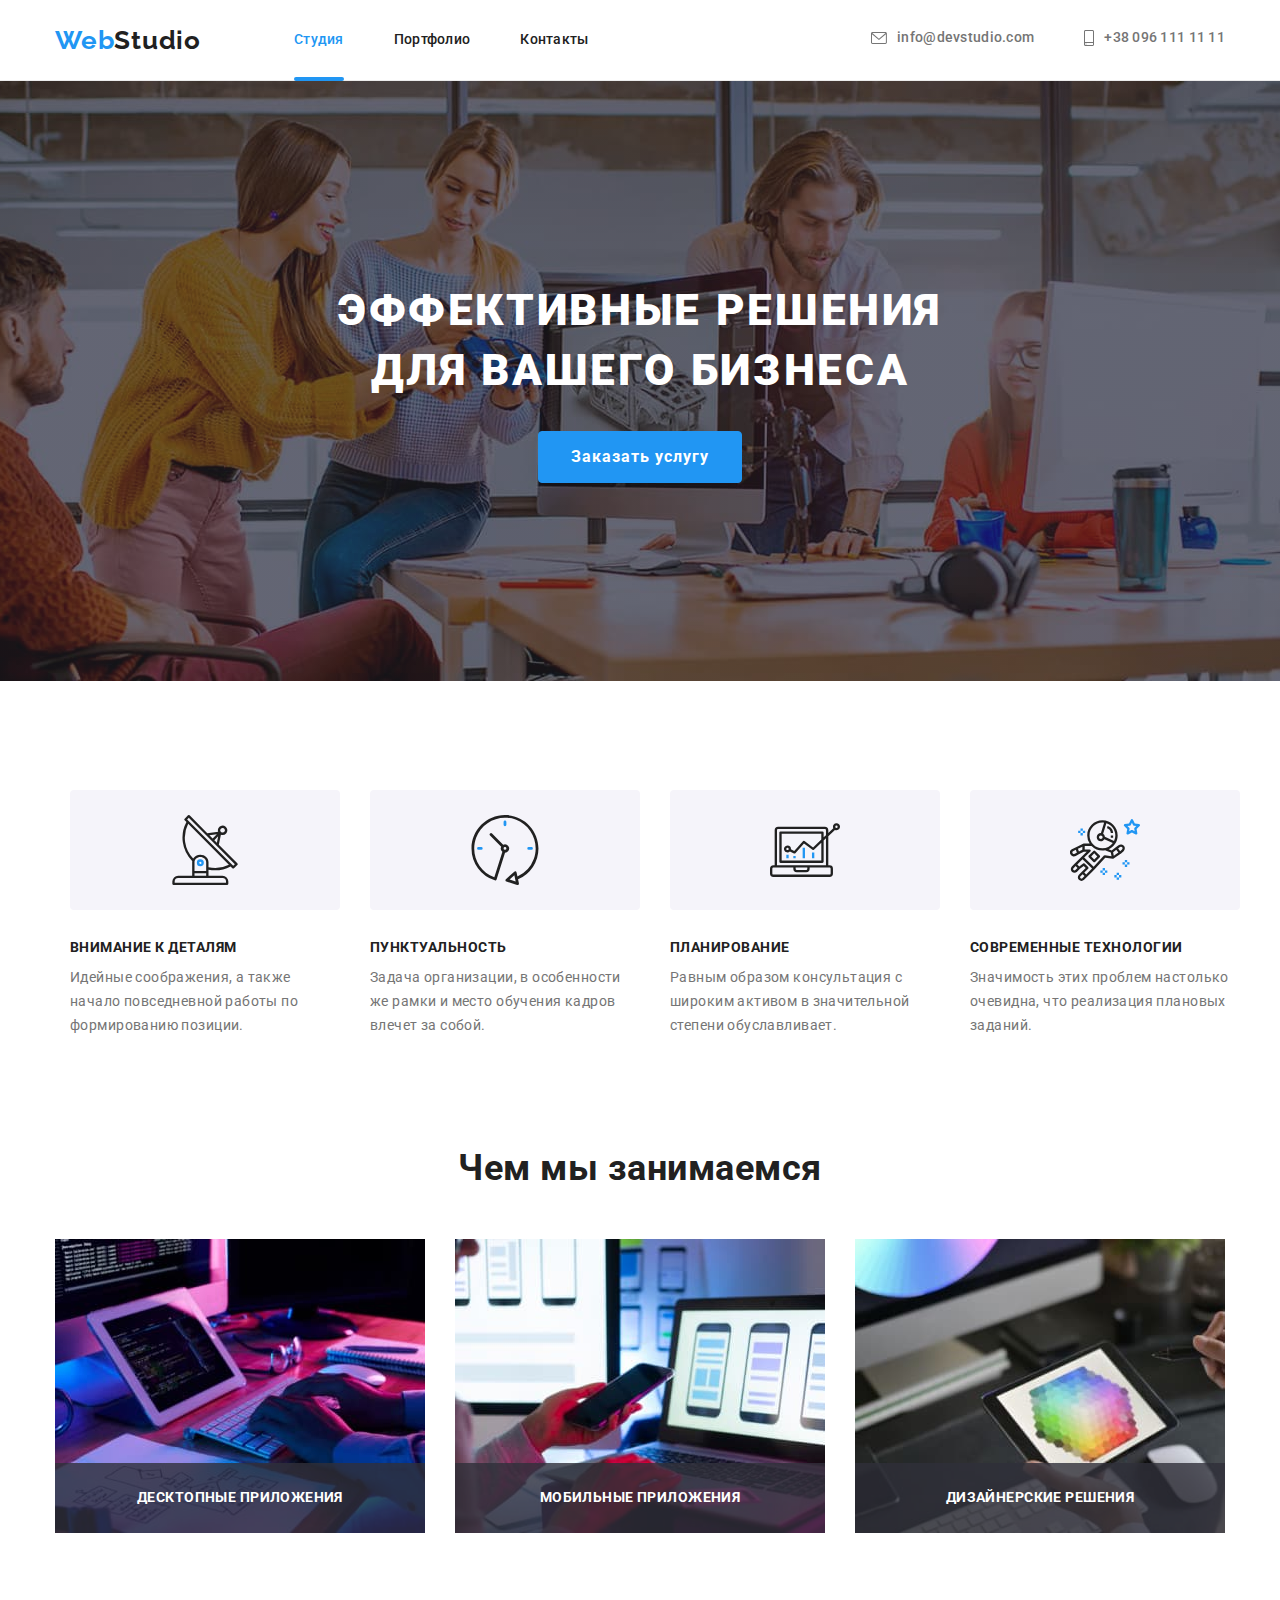
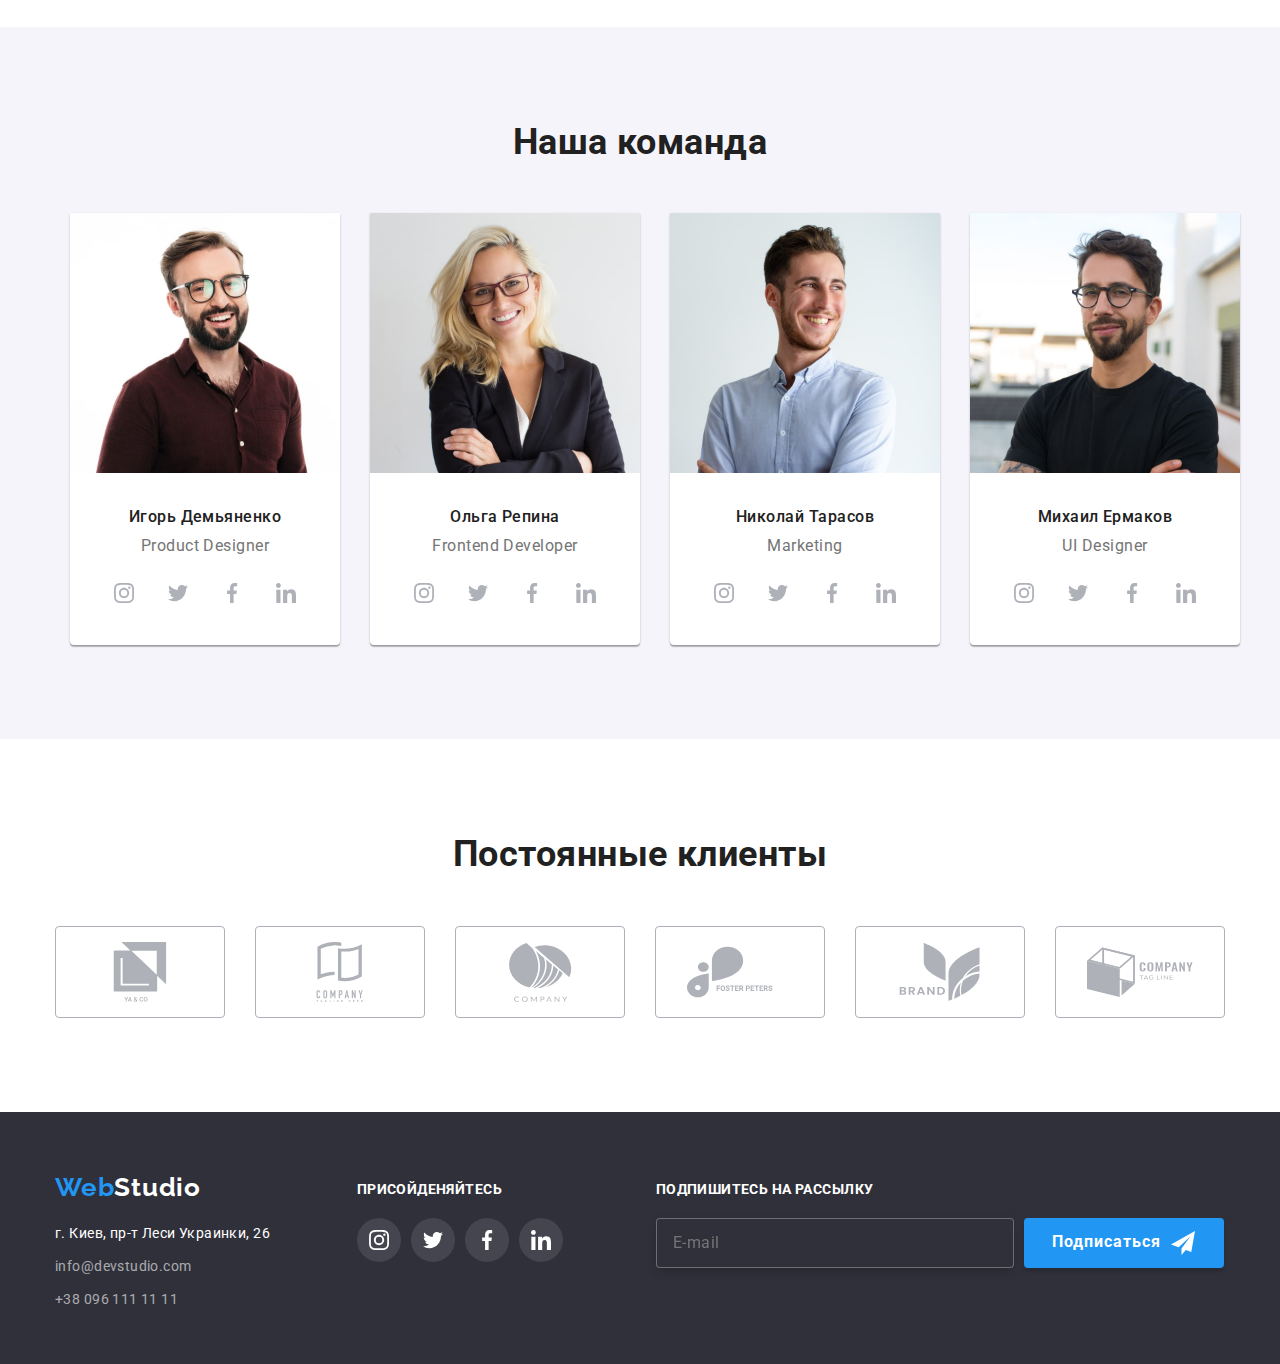
==== commit 4c04bd7f: "Добавляет разметку страницы" ====
--- a/index.html
+++ b/index.html
@@ -25,7 +25,7 @@
                 <use class="button__menu" href="./images/symbol-defs.svg#icon-menu"></use> 
             </svg>
         </button>
-        <div class="page-header__menu" id="page-header__menu" data-menu>Контентное меню</div>
+        <div class="page-header__menu" id="page-header__menu" data-menu>
         <ul class="site-nav">
             <li class="site-nav__item"><a href="./index.html" class="site-nav__link site-nav__link--active">Студия</a></li>
             <li class="site-nav__item"><a href="./portfolio.html" class="site-nav__link">Портфолио</a></li>
@@ -45,6 +45,7 @@
                 </svg>+38 096 111 11 11</a>
             </li>
         </ul>
+        </div>
     </nav>
     </div>
     </header>
--- a/css/main.min.css
+++ b/css/main.min.css
@@ -1,2 +1,2 @@
-body{color:var(--primary-text-color);background-color:var(--primary-bgc-color);font-family:Roboto, sans-serif;letter-spacing:0.03em}.container{padding-left:15px;padding-right:15px;margin-left:auto;margin-right:auto}@media screen and (min-width: 480px){.container{width:480px}}@media screen and (min-width: 768px){.container{width:768px}}@media screen and (min-width: 1200px){.container{width:1200px}}h2,h3,ul{padding:0;margin:0;list-style:none}.hero__button,.modal__button{min-width:200px;font-family:inherit;font-weight:700;font-size:16px;line-height:1.9;letter-spacing:0.06em;cursor:pointer;text-align:center;background-color:#2196F3;color:#fff;border-radius:4px;border:1px solid transparent}.features__text,.team__function,.card-set__text{font-style:normal;font-weight:400;letter-spacing:0.03em;color:#757575}.section{display:-webkit-box;display:-ms-flexbox;display:flex}@media screen and (max-width: 767px){.section{padding-top:60px;padding-bottom:60px}}@media screen and (min-width: 768px){.section{padding-top:60px;padding-bottom:60px}}@media screen and (min-width: 1200px){.section{padding-top:94px;padding-bottom:94px}}.section__title{margin-top:0;margin-bottom:30px;color:#212121;font-weight:700;font-size:28px;line-height:1.17;text-align:center}@media screen and (min-width: 1200px){.section__title{margin-bottom:50px;font-size:36px;line-height:1.17}}.section__title--none{display:none}.main{position:relative;border-bottom:1px solid #ECECEC}.page-header{display:-webkit-box;display:-ms-flexbox;display:flex;-webkit-box-align:center;-ms-flex-align:center;align-items:center}.page-header__accent{color:#212121}.page-header__menu{display:none;position:absolute;top:100%;left:0;width:100%;height:796px;text-align:center;background-color:#fff;-webkit-box-shadow:0px 4px 8px rgba(0,0,0,0.04),0px 2px 4px rgba(0,0,0,0.08),0px 1px 3px rgba(0,0,0,0.16);box-shadow:0px 4px 8px rgba(0,0,0,0.04),0px 2px 4px rgba(0,0,0,0.08),0px 1px 3px rgba(0,0,0,0.16)}.page-header__menu.is-open{display:block}.page-header__button{display:-webkit-inline-box;display:-ms-inline-flexbox;display:inline-flex;margin:0;padding:0;border:none;background-color:transparent;background-position:center}.button .button__cross{display:none}.button.is-open .button__cross{display:block}.button.is-open .button__menu{display:none}.page-header__icon{width:19px;height:19px}.page-header__logo{color:#2196F3;font-family:Raleway, sans-serif;font-weight:700;font-size:26px;line-height:1.19;letter-spacing:0.03em;text-decoration:none}@media screen and (max-width: 480px){.page-header__logo{font-size:24px;line-height:1.17}}.site-nav{display:-webkit-box;display:-ms-flexbox;display:flex;margin-left:93px}.site-nav__item{margin-left:50px}.site-nav__item:first-child{margin-left:0px}.site-nav__link{display:block;padding-top:32px;padding-bottom:32px;color:#212121;font-weight:500;font-size:14px;line-height:1.14;letter-spacing:0.02em;text-decoration:none;-webkit-transition:color 250ms cubic-bezier(0.4, 0, 0.2, 1);transition:color 250ms cubic-bezier(0.4, 0, 0.2, 1)}.site-nav__link:hover,.site-nav__link:focus{color:#2196F3}.site-nav__link--active{position:relative;font-weight:500;font-size:14px;line-height:1.14;letter-spacing:0.02em;text-decoration:none;color:#2196F3}.site-nav__link--active::before{position:absolute;content:"";bottom:-1px;width:100%;height:4px;border-radius:2px;background-color:#2196F3}.contacts{display:-webkit-box;display:-ms-flexbox;display:flex;margin-left:auto}.contacts__item{margin-left:50px}.contacts__item:first-child{margin-left:0px}.contacts__link{display:-webkit-inline-box;display:-ms-inline-flexbox;display:inline-flex;color:#757575;background-color:#fff;font-weight:500;font-size:14px;line-height:1.14;letter-spacing:0.02em;text-decoration:none}.contacts__link:hover,.contacts__link:focus{display:-webkit-box;display:-ms-flexbox;display:flex;color:#2196F3}.contacts__icon{display:-webkit-inline-box;display:-ms-inline-flexbox;display:inline-flex;-webkit-box-align:center;-ms-flex-align:center;align-items:center;margin-right:10px;fill:currentColor}.hero{text-align:center;padding-top:200px;padding-bottom:200px}@media screen and (max-width: 480px){.hero{padding-top:118px;padding-bottom:118px}}@media screen and (max-width: 768px){.hero{padding-top:118px;padding-bottom:118px}}.hero__title{margin-top:0;margin-bottom:30px;color:#fff;font-weight:900;font-size:44px;line-height:1.36;letter-spacing:0.06em;text-transform:uppercase}@media screen and (max-width: 480px){.hero__title{font-size:26px;line-height:1.62}}.hero__button{padding:10px 32px;border-color:#2196F3;-webkit-transition:color 250ms cubic-bezier(0.4, 0, 0.2, 1);transition:color 250ms cubic-bezier(0.4, 0, 0.2, 1)}.overlay{max-width:1600px;height:600px;margin-left:auto;margin-right:auto;background-image:-webkit-gradient(linear, left top, right top, from(rgba(47,48,58,0.4)), to(rgba(47,48,58,0.4))),url("../images/img.jpg");background-image:linear-gradient(to right, rgba(47,48,58,0.4), rgba(47,48,58,0.4)),url("../images/img.jpg");background-color:#C4C4C4;background-repeat:no-repeat;background-position:center}@media screen and (max-width: 480px){.overlay{width:480px;height:400px}}.backdrop{position:fixed;top:0;left:0;width:100%;height:100%;background-color:rgba(0,0,0,0.2);opacity:1;-webkit-transition:opacity 250ms cubic-bezier(0.4, 0, 0.2, 1);transition:opacity 250ms cubic-bezier(0.4, 0, 0.2, 1)}.backdrop.is-hidden{opacity:0;pointer-events:none;visibility:hidden}.backdrop.is-hidden .modal{-webkit-transform:translate(-50%, -50%) scale(1.1);transform:translate(-50%, -50%) scale(1.1)}.modal{position:absolute;top:50%;left:50%;width:528px;height:581px;padding:40px;background-color:#FFFFFF;-webkit-box-shadow:0px 1px 3px rgba(0,0,0,0.12),0px 1px 1px rgba(0,0,0,0.14),0px 2px 1px rgba(0,0,0,0.2);box-shadow:0px 1px 3px rgba(0,0,0,0.12),0px 1px 1px rgba(0,0,0,0.14),0px 2px 1px rgba(0,0,0,0.2);border-radius:4px;-webkit-transform:translate(-50%, -50%) scale(1);transform:translate(-50%, -50%) scale(1);-webkit-transition:-webkit-transform 250ms cubic-bezier(0.4, 0, 0.2, 1);transition:-webkit-transform 250ms cubic-bezier(0.4, 0, 0.2, 1);transition:transform 250ms cubic-bezier(0.4, 0, 0.2, 1);transition:transform 250ms cubic-bezier(0.4, 0, 0.2, 1), -webkit-transform 250ms cubic-bezier(0.4, 0, 0.2, 1)}.modal__form{max-width:528px}.modal__title{margin:0;padding-bottom:12px;font-style:normal;font-weight:700;font-size:20px;line-height:1.15;text-align:center;letter-spacing:0.03em;color:#212121}.modal__field{display:-webkit-box;display:-ms-flexbox;display:flex;-webkit-box-orient:vertical;-webkit-box-direction:normal;-ms-flex-direction:column;flex-direction:column}.modal-user{width:448px;height:58px;margin-bottom:10px}.user{position:relative;display:block;text-align:start;margin-bottom:10px;font-style:normal;font-weight:400;font-size:12px;line-height:1.16;letter-spacing:0.01em;color:#757575}.user:focus-within>.user__icon{fill:#2196F3}.user__input{width:100%;height:40px;margin-top:4px;padding-left:42px;border:1px solid rgba(33,33,33,0.2);border-radius:4px;-webkit-transition:border 250ms cubic-bezier(0.4, 0, 0.2, 1);transition:border 250ms cubic-bezier(0.4, 0, 0.2, 1)}.user__input:focus,.user__input:hover{outline:none;border:1px solid #2196F3}.user__icon{position:absolute;top:70%;left:15px;-webkit-transform:translateY(-70%);transform:translateY(-70%);-webkit-transition:fill 250ms cubic-bezier(0.4, 0, 0.2, 1);transition:fill 250ms cubic-bezier(0.4, 0, 0.2, 1)}.user--comment{margin-bottom:4px}.user__texterea{resize:none;height:120px;padding:12px 16px;margin-bottom:20px;border:1px solid rgba(33,33,33,0.2);border-radius:4px}.user__texterea::-webkit-input-placeholder{font-style:normal;font-weight:400;font-size:12px;line-height:1.16;letter-spacing:0.01em;color:rgba(117,117,117,0.5)}.user__texterea:-ms-input-placeholder{font-style:normal;font-weight:400;font-size:12px;line-height:1.16;letter-spacing:0.01em;color:rgba(117,117,117,0.5)}.user__texterea::-ms-input-placeholder{font-style:normal;font-weight:400;font-size:12px;line-height:1.16;letter-spacing:0.01em;color:rgba(117,117,117,0.5)}.user__texterea::placeholder{font-style:normal;font-weight:400;font-size:12px;line-height:1.16;letter-spacing:0.01em;color:rgba(117,117,117,0.5)}.checkbox{display:-webkit-box;display:-ms-flexbox;display:flex;-webkit-box-align:center;-ms-flex-align:center;align-items:center;-webkit-box-pack:center;-ms-flex-pack:center;justify-content:center;text-align:center;padding-left:9px;padding-top:4px;margin:0;font-size:14px;line-height:1.71;letter-spacing:0.03em}.checkbox__input{position:absolute;width:1px;height:1px;margin:-1px;border:0;padding:0;overflow:hidden;clip:rect(0 0 0 0)}.checkbox__input:checked+.checkbox__box{background-color:#2196F3;border-color:#2196F3}.checkbox__icon{fill:transparent}.checkbox__box{display:-webkit-box;display:-ms-flexbox;display:flex;-webkit-box-align:center;-ms-flex-align:center;align-items:center;-webkit-box-pack:center;-ms-flex-pack:center;justify-content:center;width:16px;height:15px;margin-right:9px;border:2px solid #212121;border-radius:3px}.checkbox__input:checked+.checkbox .checkbox__icon{fill:#fff;border:0.2px solid #FFFFFF}.checkbox__link{color:#2196F3;margin-left:2px}.modal__button{margin-top:30px;padding:10px 55px;-webkit-box-shadow:0px 4px 4px rgba(0,0,0,0.15);box-shadow:0px 4px 4px rgba(0,0,0,0.15);-webkit-transition:background-color 250ms cubic-bezier(0.4, 0, 0.2, 1);transition:background-color 250ms cubic-bezier(0.4, 0, 0.2, 1)}.modal__button:hover,.modal__button:focus{background-color:#188CE8}.modal-close{position:absolute;top:15px;right:15px;width:30px;height:30px;padding:0;background-color:#FFFFFF;border:1px solid rgba(0,0,0,0.1);border-radius:15px;cursor:pointer}.modal-close:focus-within>.modal-close__icon,.modal-close:hover>.modal-close__icon{fill:#2196F3}.modal-close__icon{display:block;background-repeat:no-repeat;background-size:contain;background-position:center;margin-left:5px;-webkit-transition:fill 250ms cubic-bezier(0.4, 0, 0.2, 1);transition:fill 250ms cubic-bezier(0.4, 0, 0.2, 1)}@media screen and (max-width: 767px){.section--features{width:480px}}.features{display:block}@media screen and (min-width: 480px){.features{width:480px}}@media screen and (max-width: 767px){.features{width:480px}}@media screen and (min-width: 768px){.features{display:-webkit-box;display:-ms-flexbox;display:flex;-ms-flex-wrap:wrap;flex-wrap:wrap;width:768px}}@media screen and (min-width: 1200px){.features{width:1200px;display:-webkit-box;display:-ms-flexbox;display:flex}}.features__item{border-radius:4px}@media screen and (max-width: 767px){.features__item{width:450px;margin-bottom:30px;margin-left:15px;margin-right:15px}.features__item:last-child{margin-bottom:0}}@media screen and (min-width: 768px){.features__item{width:354px;margin:15px}.features__item:nth-last-child(-n+2){margin-bottom:0}}@media screen and (min-width: 1200px){.features__item{width:270px;padding-bottom:0}.features__item:nth-last-child(-n+2){margin-bottom:15px}}.features__name{margin-top:0;margin-bottom:10px;color:#212121;font-weight:700;font-size:14px;line-height:1.14;text-transform:uppercase}@media screen and (max-width: 767px){.features__name{text-align:center}}.features__text{margin-top:0;margin-bottom:0;font-size:14px;line-height:1.71}.features__icon{display:-webkit-box;display:-ms-flexbox;display:flex;-webkit-box-align:center;-ms-flex-align:center;align-items:center;-webkit-box-pack:center;-ms-flex-pack:center;justify-content:center;height:120px;border-radius:4px;margin-bottom:30px;background-color:#F5F4FA}@media screen and (min-width: 480px){.features__icon{width:450px}}@media screen and (min-width: 768px){.features__icon{width:354px}}@media screen and (min-width: 1200px){.features__icon{width:270px}}.section--examples{padding-top:0}@media screen and (max-width: 1199px){.section--examples{display:none}}.examples{display:-webkit-box;display:-ms-flexbox;display:flex}.examples__item{margin-left:30px}.examples__item:first-child{margin-left:0}.examples__action{position:relative;display:-webkit-box;display:-ms-flexbox;display:flex}.examples__text{position:absolute;bottom:0;right:0;display:-webkit-box;display:-ms-flexbox;display:flex;-webkit-box-align:center;-ms-flex-align:center;align-items:center;-webkit-box-pack:center;-ms-flex-pack:center;justify-content:center;margin:0;width:100%;height:70px;font-weight:700;font-size:14px;line-height:1.14;text-align:center;letter-spacing:0.03em;text-transform:uppercase;color:#fff;background-color:rgba(47,48,58,0.8)}.section--command{background-color:#F5F4FA}@media screen and (max-width: 767px){.section--command{width:480px;-webkit-box-pack:center;-ms-flex-pack:center;justify-content:center}}.command{display:block}@media screen and (min-width: 480px){.command{width:450px}}@media screen and (max-width: 767px){.command{width:450px}}@media screen and (min-width: 768px){.command{display:-webkit-box;display:-ms-flexbox;display:flex;-ms-flex-wrap:wrap;flex-wrap:wrap;-webkit-box-pack:center;-ms-flex-pack:center;justify-content:center;-webkit-box-align:center;-ms-flex-align:center;align-items:center;width:768px}}@media screen and (min-width: 1200px){.command{display:-webkit-box;display:-ms-flexbox;display:flex;width:1200px}}.command__item{-webkit-box-sizing:border-box;box-sizing:border-box;border-radius:0px 0px 4px 4px;-webkit-box-shadow:0px 1px 3px rgba(0,0,0,0.12),0px 1px 1px rgba(0,0,0,0.14),0px 2px 1px rgba(0,0,0,0.2);box-shadow:0px 1px 3px rgba(0,0,0,0.12),0px 1px 1px rgba(0,0,0,0.14),0px 2px 1px rgba(0,0,0,0.2);background-color:#fff}@media screen and (max-width: 767px){.command__item{margin-bottom:30px}.command__item:last-child{margin-bottom:0}}@media screen and (min-width: 768px){.command__item{margin-bottom:30px;margin:15px}.command__item:nth-last-child(-n+2){margin-bottom:0}}@media screen and (min-width: 1200px){.command__item{margin-left:30px;margin-right:0;margin-top:0;margin-bottom:0}.command__item:first-child{margin-left:0}}.team{padding-top:30px;padding-bottom:30px}.team__name{margin-top:0;margin-bottom:0px;padding-bottom:10px;color:#212121;font-weight:500;font-size:16px;line-height:1.19;text-align:center}.team__function{margin-top:0;margin-bottom:0px;font-size:16px;line-height:1.19;text-align:center}.command-social{display:-webkit-box;display:-ms-flexbox;display:flex;-webkit-box-pack:center;-ms-flex-pack:center;justify-content:center;margin-top:16px}.command-social__item{margin-left:10px}.command-social__item:first-child{margin-left:0}.command-social__link{display:-webkit-box;display:-ms-flexbox;display:flex;-webkit-box-align:center;-ms-flex-align:center;align-items:center;-webkit-box-pack:center;-ms-flex-pack:center;justify-content:center;width:44px;height:44px;border-radius:50%;fill:#AFB1B8;-webkit-transition:background-color 250ms cubic-bezier(0.4, 0, 0.2, 1),fill 250ms cubic-bezier(0.4, 0, 0.2, 1);transition:background-color 250ms cubic-bezier(0.4, 0, 0.2, 1),fill 250ms cubic-bezier(0.4, 0, 0.2, 1)}.command-social__link:hover,.command-social__link:focus{fill:#fff;background-color:#2196F3}@media screen and (max-width: 767px){.section--clients{width:480px}}.clients{display:-webkit-box;display:-ms-flexbox;display:flex}@media screen and (max-width: 767px){.clients{width:480px;margin:-15px;display:-webkit-box;display:-ms-flexbox;display:flex;-ms-flex-wrap:wrap;flex-wrap:wrap;-webkit-box-pack:center;-ms-flex-pack:center;justify-content:center;-webkit-box-align:center;-ms-flex-align:center;align-items:center}}@media screen and (min-width: 768px) and (max-width: 1199px){.clients{display:-webkit-box;display:-ms-flexbox;display:flex;-ms-flex-wrap:wrap;flex-wrap:wrap;-webkit-box-pack:center;-ms-flex-pack:center;justify-content:center;-webkit-box-align:center;-ms-flex-align:center;align-items:center;margin:-15px}}.clients__item{display:-webkit-box;display:-ms-flexbox;display:flex;cursor:pointer;fill:#AFB1B8}@media screen and (max-width: 767px){.clients__item{width:calc((100% - 4 * 15px) / 2);margin:15px}.clients__item:nth-last-child(-n+2){margin-bottom:0}.clients__item:nth-child(-n+2){margin-top:0}}@media screen and (min-width: 768px) and (max-width: 1199px){.clients__item{width:calc((100% - 6 * 15px) / 3);margin:15px}}@media screen and (min-width: 1200px){.clients__item{margin-left:30px}.clients__item:first-child{margin-left:0}}.clients__link{display:-webkit-box;display:-ms-flexbox;display:flex;-webkit-box-align:center;-ms-flex-align:center;align-items:center;-webkit-box-pack:center;-ms-flex-pack:center;justify-content:center;height:92px;border:1px solid #AFB1B8;border-radius:4px;-webkit-transition:border-color 250ms cubic-bezier(0.4, 0, 0.2, 1),fill 250ms cubic-bezier(0.4, 0, 0.2, 1);transition:border-color 250ms cubic-bezier(0.4, 0, 0.2, 1),fill 250ms cubic-bezier(0.4, 0, 0.2, 1)}.clients__link:hover,.clients__link:focus{fill:#2196F3;border-color:#2196F3}@media screen and (max-width: 767px){.clients__link{width:210px}}@media screen and (min-width: 768px){.clients__link{width:226px}}@media screen and (min-width: 1200px){.clients__link{width:170px}}.clients__icon{width:106px;height:60px}.container--footer{display:-webkit-box;display:-ms-flexbox;display:flex}@media screen and (max-width: 767px){.container--footer{display:block}}@media screen and (min-width: 768px){.container--footer{width:768px;-ms-flex-wrap:wrap;flex-wrap:wrap}}@media screen and (min-width: 1200px){.container--footer{min-width:1200px;-ms-flex-wrap:nowrap;flex-wrap:nowrap}}.footer{display:-webkit-box;display:-ms-flexbox;display:flex;padding-top:60px;padding-bottom:60px;background-color:#2F303A}@media screen and (max-width: 767px){.footer{width:480px;height:603px}}@media screen and (min-width: 768px){.footer{min-width:768px;height:463px}}@media screen and (min-width: 1200px){.footer{height:252px}}.footer__contacts{display:block}@media screen and (max-width: 767px){.footer__contacts{-webkit-box-pack:center;-ms-flex-pack:center;justify-content:center;-webkit-box-align:center;-ms-flex-align:center;align-items:center;text-align:center}}@media screen and (min-width: 768px){.footer__contacts{width:232px;margin-left:76px;-webkit-box-pack:center;-ms-flex-pack:center;justify-content:center;-webkit-box-align:center;-ms-flex-align:center;align-items:center;text-align:center}}@media screen and (min-width: 1200px){.footer__contacts{margin-left:0;text-align:start}}.footer__address{margin-bottom:9px;margin-top:20px;color:#fff;font-style:normal;font-size:14px;line-height:1.71;letter-spacing:0.03em}.footer__accent{color:#fff}.footer__nav{display:block}@media screen and (max-width: 767px){.footer__nav{margin-left:155px}}@media screen and (min-width: 768px){.footer__nav{margin-left:50px}}@media screen and (min-width: 1200px){.footer__nav{margin-left:0}}.footer__link{display:-webkit-box;display:-ms-flexbox;display:flex;color:rgba(255,255,255,0.6);font-style:normal;font-size:14px;line-height:1.71;letter-spacing:0.03em;text-decoration:none;-webkit-transition:color 250ms cubic-bezier(0.4, 0, 0.2, 1);transition:color 250ms cubic-bezier(0.4, 0, 0.2, 1)}.footer__link:hover,.footer__link:focus{color:#2196F3;text-decoration:none}.footer__link--mail{margin-bottom:9px}.social{display:inline-block;width:206px;height:80px}@media screen and (max-width: 767px){.social{width:450px;margin-left:0;margin-top:60px}}@media screen and (min-width: 768px){.social{margin-left:165px}}@media screen and (min-width: 1200px){.social{margin-left:70px}}.social__title{margin:0;padding-top:10px;padding-bottom:20px;-webkit-box-pack:center;-ms-flex-pack:center;justify-content:center;font-weight:700;font-size:14px;line-height:1.14;letter-spacing:0.03em;text-transform:uppercase;color:#fff}@media screen and (max-width: 767px){.social__title{text-align:center}}@media screen and (min-width: 768px){.social__title{text-align:center}}@media screen and (min-width: 1200px){.social__title{text-align:start}}.social__list{display:-webkit-box;display:-ms-flexbox;display:flex;margin:0}@media screen and (max-width: 767px){.social__list{width:450px;-webkit-box-pack:center;-ms-flex-pack:center;justify-content:center}}@media screen and (min-width: 1200px){.social__list{width:206px}}.social__item{margin-left:10px}.social__item:first-child{margin-left:0}.social__link{display:-webkit-box;display:-ms-flexbox;display:flex;-webkit-box-align:center;-ms-flex-align:center;align-items:center;-webkit-box-pack:center;-ms-flex-pack:center;justify-content:center;width:44px;height:44px;border-radius:50%;fill:#fff;background-color:rgba(255,255,255,0.1);-webkit-transition:background-color 250ms cubic-bezier(0.4, 0, 0.2, 1);transition:background-color 250ms cubic-bezier(0.4, 0, 0.2, 1)}.social__link:hover,.social__link:focus{background-color:#2196F3}.sub{display:inline-block;margin-left:93px;width:570px;height:86px}@media screen and (max-width: 767px){.sub{width:450px;margin-left:0}}.sub__group{display:block}@media screen and (min-width: 768px){.sub__group{margin-left:50px}}@media screen and (min-width: 1200px){.sub__group{display:-webkit-box;display:-ms-flexbox;display:flex;margin-left:0px}}.sub__title{margin:0;margin-top:50px;padding-top:10px;padding-bottom:20px;-webkit-box-pack:center;-ms-flex-pack:center;justify-content:center;-ms-flex-wrap:nowrap;flex-wrap:nowrap;text-align:center;font-weight:700;font-size:14px;line-height:1.14;letter-spacing:0.03em;text-transform:uppercase;color:#fff}@media screen and (min-width: 768px){.sub__title{margin-top:0}}@media screen and (min-width: 1200px){.sub__title{margin-top:0;text-align:start}}.sub__input{display:-webkit-box;display:-ms-flexbox;display:flex;-webkit-box-align:center;-ms-flex-align:center;align-items:center;height:50px;padding-left:16px;font-style:normal;font-weight:400;font-size:16px;line-height:1.25;letter-spacing:0.03em;color:rgba(255,255,255,0.6);background-color:#2F303A;border:1px solid rgba(255,255,255,0.3);-webkit-filter:drop-shadow(0px 4px 4px rgba(0,0,0,0.15));filter:drop-shadow(0px 4px 4px rgba(0,0,0,0.15));border-radius:4px}@media screen and (max-width: 767px){.sub__input{width:450px}}@media screen and (min-width: 768px){.sub__input{width:450px}}@media screen and (min-width: 1200px){.sub__input{width:358px}}.sub__button{display:-webkit-box;display:-ms-flexbox;display:flex;-webkit-box-align:center;-ms-flex-align:center;align-items:center;-webkit-box-pack:center;-ms-flex-pack:center;justify-content:center;text-align:center;width:200px;height:50px;font-style:normal;font-weight:700;font-size:16px;line-height:1.88;letter-spacing:0.06em;cursor:pointer;color:#fff;background-color:#2196F3;-webkit-box-shadow:0px 4px 4px rgba(0,0,0,0.15);box-shadow:0px 4px 4px rgba(0,0,0,0.15);border-radius:4px;border:1px solid transparent}@media screen and (max-width: 767px){.sub__button{margin-top:20px;margin-left:140px}}@media screen and (min-width: 768px){.sub__button{margin-top:20px;margin-left:140px}}@media screen and (min-width: 1200px){.sub__button{margin-top:0;margin-left:10px}}.sub__send{display:-webkit-box;display:-ms-flexbox;display:flex;margin-left:10px;fill:#fff}.card-set{display:-webkit-box;display:-ms-flexbox;display:flex;-ms-flex-wrap:wrap;flex-wrap:wrap}@media screen and (max-width: 767px){.card-set{-webkit-box-pack:center;-ms-flex-pack:center;justify-content:center}}.card-set__elements{width:370px;margin-right:30px;margin-bottom:30px;border:1px solid #EEEEEE;-webkit-transition:-webkit-box-shadow 250ms var(--timing-function);transition:-webkit-box-shadow 250ms var(--timing-function);transition:box-shadow 250ms var(--timing-function);transition:box-shadow 250ms var(--timing-function), -webkit-box-shadow 250ms var(--timing-function)}.card-set__elements:hover{-webkit-box-shadow:0px 1px 1px rgba(0,0,0,0.12),0px 4px 4px rgba(0,0,0,0.06),1px 4px 6px rgba(0,0,0,0.16);box-shadow:0px 1px 1px rgba(0,0,0,0.12),0px 4px 4px rgba(0,0,0,0.06),1px 4px 6px rgba(0,0,0,0.16)}@media screen and (min-width: 1200px){.card-set__elements:nth-child(3n){margin-right:0}.card-set__elements:nth-last-child(-n+3){margin-bottom:0}}.card-set__meta{padding:20px 24px}.card-set__title{margin-top:0;margin-bottom:0px;padding-bottom:4px;color:#212121;font-weight:700;font-size:18px;line-height:2;letter-spacing:0.06em}.card-set__text{margin-top:0;margin-bottom:0;font-size:16px;line-height:1.88}.foto{position:relative;overflow:hidden;-webkit-transition:background-color 250ms cubic-bezier(0.4, 0, 0.2, 1);transition:background-color 250ms cubic-bezier(0.4, 0, 0.2, 1)}.foto__overlay{position:absolute;top:0;left:0;width:100%;height:100%;opacity:0;-webkit-transform:translateY(100%);transform:translateY(100%);-webkit-transition:opacity 250ms cubic-bezier(0.4, 0, 0.2, 1),-webkit-transform 250ms cubic-bezier(0.4, 0, 0.2, 1);transition:opacity 250ms cubic-bezier(0.4, 0, 0.2, 1),-webkit-transform 250ms cubic-bezier(0.4, 0, 0.2, 1);transition:transform 250ms cubic-bezier(0.4, 0, 0.2, 1),opacity 250ms cubic-bezier(0.4, 0, 0.2, 1);transition:transform 250ms cubic-bezier(0.4, 0, 0.2, 1),opacity 250ms cubic-bezier(0.4, 0, 0.2, 1),-webkit-transform 250ms cubic-bezier(0.4, 0, 0.2, 1);background-color:rgba(33,150,243,0.9)}.foto:hover .foto__overlay{-webkit-transform:translateY(0);transform:translateY(0);opacity:1}.foto__text{position:absolute;top:50%;left:50%;-webkit-transform:translate(-50%, -50%);transform:translate(-50%, -50%);width:320px;font-weight:400;font-size:18px;line-height:1.56;letter-spacing:0.03em;color:#FFFFFF}@media screen and (max-width: 767px){.section--gallery{width:480px}}@media screen and (max-width: 767px){.buttons{display:-webkit-box;display:-ms-flexbox;display:flex;-ms-flex-wrap:wrap;flex-wrap:wrap;margin-left:15px}}@media screen and (min-width: 768px){.buttons{display:-webkit-box;display:-ms-flexbox;display:flex;-webkit-box-align:center;-ms-flex-align:center;align-items:center;-webkit-box-pack:center;-ms-flex-pack:center;justify-content:center;margin-bottom:30px;margin-left:0}}@media screen and (min-width: 1200px){.buttons{margin-bottom:50px}}.buttons__item{margin-left:8px;margin-bottom:15px}@media screen and (min-width: 768px){.buttons__item{margin-bottom:0px}.buttons__item:first-child{margin-left:0}}.buttons__link{padding:6px 22px;color:#212121;background-color:#F5F4FA;border-color:transparent;font-family:inherit;font-weight:500;font-size:16px;line-height:1.62;text-align:center;letter-spacing:0.03em;cursor:pointer;border-radius:4px;-webkit-transition:color 250ms cubic-bezier(0.4, 0, 0.2, 1),background-color 250ms cubic-bezier(0.4, 0, 0.2, 1),-webkit-box-shadow 250ms cubic-bezier(0.4, 0, 0.2, 1);transition:color 250ms cubic-bezier(0.4, 0, 0.2, 1),background-color 250ms cubic-bezier(0.4, 0, 0.2, 1),-webkit-box-shadow 250ms cubic-bezier(0.4, 0, 0.2, 1);transition:color 250ms cubic-bezier(0.4, 0, 0.2, 1),background-color 250ms cubic-bezier(0.4, 0, 0.2, 1),box-shadow 250ms cubic-bezier(0.4, 0, 0.2, 1);transition:color 250ms cubic-bezier(0.4, 0, 0.2, 1),background-color 250ms cubic-bezier(0.4, 0, 0.2, 1),box-shadow 250ms cubic-bezier(0.4, 0, 0.2, 1),-webkit-box-shadow 250ms cubic-bezier(0.4, 0, 0.2, 1)}.buttons__link:hover,.buttons__link:focus{color:#fff;background-color:#2196F3;-webkit-box-shadow:0px 3px 1px rgba(0,0,0,0.1),0px 1px 2px rgba(0,0,0,0.08),0px 2px 2px rgba(0,0,0,0.12);box-shadow:0px 3px 1px rgba(0,0,0,0.1),0px 1px 2px rgba(0,0,0,0.08),0px 2px 2px rgba(0,0,0,0.12)}
+body{color:var(--primary-text-color);background-color:var(--primary-bgc-color);font-family:Roboto, sans-serif;letter-spacing:0.03em}body.modal-open{overflow:hidden}.container{padding-left:15px;padding-right:15px;margin-left:auto;margin-right:auto}@media screen and (min-width: 480px){.container{max-width:480px}}@media screen and (min-width: 768px){.container{max-width:768px}}@media screen and (min-width: 1200px){.container{max-width:1200px}}h2,h3,ul{padding:0;margin:0;list-style:none}.hero__button,.modal__button{min-width:200px;font-family:inherit;font-weight:700;font-size:16px;line-height:1.9;letter-spacing:0.06em;cursor:pointer;text-align:center;background-color:#2196F3;color:#fff;border-radius:4px;border:1px solid transparent}.features__text,.team__function,.card-set__text{font-style:normal;font-weight:400;letter-spacing:0.03em;color:#757575}.section{display:-webkit-box;display:-ms-flexbox;display:flex}@media screen and (max-width: 767px){.section{padding-top:60px;padding-bottom:60px}}@media screen and (min-width: 768px){.section{padding-top:60px;padding-bottom:60px}}@media screen and (min-width: 1200px){.section{padding-top:94px;padding-bottom:94px}}.section__title{margin-top:0;margin-bottom:30px;color:#212121;font-weight:700;font-size:28px;line-height:1.17;text-align:center}@media screen and (min-width: 1200px){.section__title{margin-bottom:50px;font-size:36px;line-height:1.17}}.section__title--none{display:none}.main{position:relative;border-bottom:1px solid #ECECEC}.page-header{display:-webkit-box;display:-ms-flexbox;display:flex;-webkit-box-align:center;-ms-flex-align:center;align-items:center}@media screen and (max-width: 767px){.page-header{width:480px;height:60px}}@media screen and (min-width: 768px) and (max-width: 1199px){.page-header{width:738px;height:80px}}@media screen and (min-width: 1200px){.page-header{width:1170px;height:80px}}.page-header__accent{color:#212121}.page-header__menu{text-align:center}@media screen and (max-width: 767px){.page-header__menu{display:none;position:absolute;top:100%;left:0;width:100%;height:796px;background-color:#fff;-webkit-box-shadow:0px 4px 8px rgba(0,0,0,0.04),0px 2px 4px rgba(0,0,0,0.08),0px 1px 3px rgba(0,0,0,0.16);box-shadow:0px 4px 8px rgba(0,0,0,0.04),0px 2px 4px rgba(0,0,0,0.08),0px 1px 3px rgba(0,0,0,0.16)}.page-header__menu.is-open{display:block}}@media screen and (min-width: 768px){.page-header__menu{display:-webkit-box;display:-ms-flexbox;display:flex;height:80px}}@media screen and (min-width: 1200px){.page-header__menu{width:100%;display:-webkit-box;display:-ms-flexbox;display:flex}}.page-header__button{display:-webkit-inline-box;display:-ms-inline-flexbox;display:inline-flex;margin:0;margin-left:276px;padding:0;border:none;background-color:transparent;background-position:center}@media screen and (min-width: 768px){.page-header__button{display:none}}.button .button__cross{display:none}.button.is-open .button__cross{display:block}.button.is-open .button__menu{display:none}.page-header__icon{width:19px;height:19px}.page-header__logo{color:#2196F3;font-family:Raleway, sans-serif;font-weight:700;font-size:26px;line-height:1.19;letter-spacing:0.03em;text-decoration:none}@media screen and (min-width: 480px) and (max-width: 1199px){.page-header__logo{font-size:24px;line-height:1.17}}.site-nav{display:-webkit-box;display:-ms-flexbox;display:flex}@media screen and (min-width: 768px){.site-nav{margin-left:88px}}@media screen and (min-width: 1200px){.site-nav{margin-left:93px}}.site-nav__item{margin-left:50px}.site-nav__item:first-child{margin-left:0px}.site-nav__link{display:block;padding-top:32px;padding-bottom:32px;color:#212121;font-weight:500;font-size:14px;line-height:1.14;letter-spacing:0.02em;text-decoration:none;-webkit-transition:color 250ms cubic-bezier(0.4, 0, 0.2, 1);transition:color 250ms cubic-bezier(0.4, 0, 0.2, 1)}.site-nav__link:hover,.site-nav__link:focus{color:#2196F3}.site-nav__link--active{position:relative;font-weight:500;font-size:14px;line-height:1.14;letter-spacing:0.02em;text-decoration:none;color:#2196F3}.site-nav__link--active::before{position:absolute;content:"";bottom:-1px;width:100%;height:4px;border-radius:2px;background-color:#2196F3}.contacts{display:block;-webkit-box-align:center;-ms-flex-align:center;align-items:center}@media screen and (min-width: 768px) and (max-width: 1199px){.contacts{margin-top:21px;margin-bottom:21px;margin-right:15px;margin-left:21px}}@media screen and (min-width: 1200px){.contacts{display:-webkit-box;display:-ms-flexbox;display:flex;margin-left:auto}}@media screen and (min-width: 768px) and (max-width: 1199px){.contacts__item{margin-bottom:10px;margin-left:50px}.contacts__item:last-child{margin-bottom:0px;margin-left:40px}}@media screen and (min-width: 1200px){.contacts__item{margin-left:50px}.contacts__item:first-child{margin-left:0px}}.contacts__link{display:-webkit-inline-box;display:-ms-inline-flexbox;display:inline-flex;color:#757575;background-color:#fff;font-weight:500;font-size:14px;line-height:1.14;letter-spacing:0.02em;text-decoration:none}.contacts__link:hover,.contacts__link:focus{display:-webkit-box;display:-ms-flexbox;display:flex;color:#2196F3}.contacts__icon{display:-webkit-inline-box;display:-ms-inline-flexbox;display:inline-flex;-webkit-box-align:center;-ms-flex-align:center;align-items:center;margin-right:10px;fill:currentColor}.hero{text-align:center}@media screen and (max-width: 1199px){.hero{padding-top:118px;padding-bottom:118px}}@media screen and (min-width: 1200px){.hero{padding-top:200px;padding-bottom:200px}}.hero__title{margin-top:0;margin-bottom:30px;color:#fff;font-weight:900;font-size:26px;line-height:1.62;letter-spacing:0.06em;text-transform:uppercase}@media screen and (min-width: 1200px){.hero__title{font-size:44px;line-height:1.36}}.hero__button{padding:10px 32px;border-color:#2196F3;-webkit-transition:color 250ms cubic-bezier(0.4, 0, 0.2, 1);transition:color 250ms cubic-bezier(0.4, 0, 0.2, 1)}.overlay{max-width:1600px;height:400px;margin-left:auto;margin-right:auto;background-image:-webkit-gradient(linear, left top, right top, from(rgba(47,48,58,0.4)), to(rgba(47,48,58,0.4))),url("../images/img.jpg");background-image:linear-gradient(to right, rgba(47,48,58,0.4), rgba(47,48,58,0.4)),url("../images/img.jpg");background-color:#C4C4C4;background-repeat:no-repeat;background-position:center}@media screen and (min-width: 1200px){.overlay{height:600px}}.backdrop{position:fixed;top:0;left:0;width:100%;height:100%;background-color:rgba(0,0,0,0.2);opacity:1;-webkit-transition:opacity 250ms cubic-bezier(0.4, 0, 0.2, 1);transition:opacity 250ms cubic-bezier(0.4, 0, 0.2, 1);overflow-y:scroll}@media screen and (min-width: 1200px){.backdrop{overflow-y:none}}.backdrop.is-hidden{opacity:0;pointer-events:none;visibility:hidden}.backdrop.is-hidden .modal{-webkit-transform:translate(-50%, -50%) scale(1.1);transform:translate(-50%, -50%) scale(1.1)}.modal{position:absolute;top:50%;left:50%;width:450px;height:609px;padding:40px;background-color:#FFFFFF;-webkit-box-shadow:0px 1px 3px rgba(0,0,0,0.12),0px 1px 1px rgba(0,0,0,0.14),0px 2px 1px rgba(0,0,0,0.2);box-shadow:0px 1px 3px rgba(0,0,0,0.12),0px 1px 1px rgba(0,0,0,0.14),0px 2px 1px rgba(0,0,0,0.2);border-radius:4px;-webkit-transform:translate(-50%, -50%) scale(1);transform:translate(-50%, -50%) scale(1);-webkit-transition:-webkit-transform 250ms cubic-bezier(0.4, 0, 0.2, 1);transition:-webkit-transform 250ms cubic-bezier(0.4, 0, 0.2, 1);transition:transform 250ms cubic-bezier(0.4, 0, 0.2, 1);transition:transform 250ms cubic-bezier(0.4, 0, 0.2, 1), -webkit-transform 250ms cubic-bezier(0.4, 0, 0.2, 1)}@media screen and (min-width: 1200px){.modal{width:528px;height:581px}}.modal__form{max-width:528px}.modal__title{margin:0;padding-bottom:12px;font-style:normal;font-weight:700;font-size:20px;line-height:1.50;text-align:center;letter-spacing:0.03em;color:#212121}@media screen and (min-width: 1200px){.modal__title{font-size:20px;line-height:1.15}}.modal__field{display:-webkit-box;display:-ms-flexbox;display:flex;-webkit-box-orient:vertical;-webkit-box-direction:normal;-ms-flex-direction:column;flex-direction:column}.modal-user{width:370px;height:58px;margin-bottom:10px}@media screen and (min-width: 1200px){.modal-user{width:448px}}.user{position:relative;display:block;text-align:start;margin-bottom:10px;font-style:normal;font-weight:400;font-size:12px;line-height:1.16;letter-spacing:0.01em;color:#757575}.user:focus-within>.user__icon{fill:#2196F3}.user__input{width:100%;height:40px;margin-top:4px;padding-left:42px;border:1px solid rgba(33,33,33,0.2);border-radius:4px;-webkit-transition:border 250ms cubic-bezier(0.4, 0, 0.2, 1);transition:border 250ms cubic-bezier(0.4, 0, 0.2, 1)}.user__input:focus,.user__input:hover{outline:none;border:1px solid #2196F3}.user__icon{position:absolute;top:70%;left:15px;-webkit-transform:translateY(-70%);transform:translateY(-70%);-webkit-transition:fill 250ms cubic-bezier(0.4, 0, 0.2, 1);transition:fill 250ms cubic-bezier(0.4, 0, 0.2, 1)}.user--comment{margin-bottom:4px}.user__texterea{resize:none;height:120px;padding:12px 16px;margin-bottom:20px;border:1px solid rgba(33,33,33,0.2);border-radius:4px}.user__texterea::-webkit-input-placeholder{font-style:normal;font-weight:400;font-size:14px;line-height:1.14;letter-spacing:0.01em;color:rgba(117,117,117,0.5)}.user__texterea:-ms-input-placeholder{font-style:normal;font-weight:400;font-size:14px;line-height:1.14;letter-spacing:0.01em;color:rgba(117,117,117,0.5)}.user__texterea::-ms-input-placeholder{font-style:normal;font-weight:400;font-size:14px;line-height:1.14;letter-spacing:0.01em;color:rgba(117,117,117,0.5)}.user__texterea::placeholder{font-style:normal;font-weight:400;font-size:14px;line-height:1.14;letter-spacing:0.01em;color:rgba(117,117,117,0.5)}@media screen and (min-width: 1200px){.user__texterea::-webkit-input-placeholder{font-size:12px;line-height:1.16}.user__texterea:-ms-input-placeholder{font-size:12px;line-height:1.16}.user__texterea::-ms-input-placeholder{font-size:12px;line-height:1.16}.user__texterea::placeholder{font-size:12px;line-height:1.16}}.checkbox{display:-webkit-box;display:-ms-flexbox;display:flex;-webkit-box-align:center;-ms-flex-align:center;align-items:center;-webkit-box-pack:center;-ms-flex-pack:center;justify-content:center;text-align:center;padding-top:4px;margin:0;font-size:12px;line-height:1.71;letter-spacing:0.03em}@media screen and (min-width: 1200px){.checkbox{font-size:14px;line-height:1.16}}.checkbox__input{position:absolute;width:1px;height:1px;margin:-1px;border:0;padding:0;overflow:hidden;clip:rect(0 0 0 0)}.checkbox__input:checked+.checkbox__box{background-color:#2196F3;border-color:#2196F3}.checkbox__icon{fill:transparent}.checkbox__box{display:-webkit-box;display:-ms-flexbox;display:flex;-webkit-box-align:center;-ms-flex-align:center;align-items:center;-webkit-box-pack:center;-ms-flex-pack:center;justify-content:center;width:16px;height:15px;margin-right:9px;border:2px solid #212121;border-radius:3px}.checkbox__input:checked+.checkbox .checkbox__icon{fill:#fff;border:0.2px solid #FFFFFF}.checkbox__link{color:#2196F3;margin-left:2px}.modal__button{margin-top:30px;padding:10px 55px;-webkit-box-shadow:0px 4px 4px rgba(0,0,0,0.15);box-shadow:0px 4px 4px rgba(0,0,0,0.15);-webkit-transition:background-color 250ms cubic-bezier(0.4, 0, 0.2, 1);transition:background-color 250ms cubic-bezier(0.4, 0, 0.2, 1)}.modal__button:hover,.modal__button:focus{background-color:#188CE8}.modal-close{position:absolute;top:15px;right:15px;width:30px;height:30px;padding:0;background-color:#FFFFFF;border:1px solid rgba(0,0,0,0.1);border-radius:15px;cursor:pointer}.modal-close:focus-within>.modal-close__icon,.modal-close:hover>.modal-close__icon{fill:#2196F3}.modal-close__icon{display:block;background-repeat:no-repeat;background-size:contain;background-position:center;margin-left:5px;-webkit-transition:fill 250ms cubic-bezier(0.4, 0, 0.2, 1);transition:fill 250ms cubic-bezier(0.4, 0, 0.2, 1)}@media screen and (max-width: 767px){.section--features{width:480px}}.features{display:block}@media screen and (max-width: 767px){.features{width:480px}}@media screen and (min-width: 768px){.features{display:-webkit-box;display:-ms-flexbox;display:flex;-ms-flex-wrap:wrap;flex-wrap:wrap;width:768px}}@media screen and (min-width: 1200px){.features{width:1200px;display:-webkit-box;display:-ms-flexbox;display:flex}}.features__item{border-radius:4px}@media screen and (max-width: 767px){.features__item{width:450px;margin-bottom:30px;margin-left:15px;margin-right:15px}.features__item:last-child{margin-bottom:0}}@media screen and (min-width: 768px){.features__item{width:354px;margin:15px}.features__item:nth-last-child(-n+2){margin-bottom:0}}@media screen and (min-width: 1200px){.features__item{width:270px;padding-bottom:0}.features__item:nth-last-child(-n+2){margin-bottom:15px}}.features__name{margin-top:0;margin-bottom:10px;color:#212121;font-weight:700;font-size:14px;line-height:1.14;text-transform:uppercase}@media screen and (max-width: 767px){.features__name{text-align:center}}.features__text{margin-top:0;margin-bottom:0;font-size:14px;line-height:1.71}.features__icon{display:-webkit-box;display:-ms-flexbox;display:flex;-webkit-box-align:center;-ms-flex-align:center;align-items:center;-webkit-box-pack:center;-ms-flex-pack:center;justify-content:center;height:120px;border-radius:4px;margin-bottom:30px;background-color:#F5F4FA}@media screen and (min-width: 480px){.features__icon{width:450px}}@media screen and (min-width: 768px){.features__icon{width:354px}}@media screen and (min-width: 1200px){.features__icon{width:270px}}.section--examples{padding-top:0}@media screen and (max-width: 1199px){.section--examples{display:none}}.examples{display:-webkit-box;display:-ms-flexbox;display:flex}.examples__item{margin-left:30px}.examples__item:first-child{margin-left:0}.examples__action{position:relative;display:-webkit-box;display:-ms-flexbox;display:flex}.examples__text{position:absolute;bottom:0;right:0;display:-webkit-box;display:-ms-flexbox;display:flex;-webkit-box-align:center;-ms-flex-align:center;align-items:center;-webkit-box-pack:center;-ms-flex-pack:center;justify-content:center;margin:0;width:100%;height:70px;font-weight:700;font-size:14px;line-height:1.14;text-align:center;letter-spacing:0.03em;text-transform:uppercase;color:#fff;background-color:rgba(47,48,58,0.8)}.section--command{background-color:#F5F4FA}@media screen and (max-width: 767px){.section--command{width:480px;-webkit-box-pack:center;-ms-flex-pack:center;justify-content:center}}.command{display:block}@media screen and (min-width: 480px){.command{width:450px}}@media screen and (max-width: 767px){.command{width:450px}}@media screen and (min-width: 768px){.command{display:-webkit-box;display:-ms-flexbox;display:flex;-ms-flex-wrap:wrap;flex-wrap:wrap;-webkit-box-pack:center;-ms-flex-pack:center;justify-content:center;-webkit-box-align:center;-ms-flex-align:center;align-items:center;width:768px}}@media screen and (min-width: 1200px){.command{display:-webkit-box;display:-ms-flexbox;display:flex;width:1200px}}.command__item{-webkit-box-sizing:border-box;box-sizing:border-box;border-radius:0px 0px 4px 4px;-webkit-box-shadow:0px 1px 3px rgba(0,0,0,0.12),0px 1px 1px rgba(0,0,0,0.14),0px 2px 1px rgba(0,0,0,0.2);box-shadow:0px 1px 3px rgba(0,0,0,0.12),0px 1px 1px rgba(0,0,0,0.14),0px 2px 1px rgba(0,0,0,0.2);background-color:#fff}@media screen and (max-width: 767px){.command__item{margin-bottom:30px}.command__item:last-child{margin-bottom:0}}@media screen and (min-width: 768px){.command__item{margin-bottom:30px;margin:15px}.command__item:nth-last-child(-n+2){margin-bottom:0}}@media screen and (min-width: 1200px){.command__item{margin-left:30px;margin-right:0;margin-top:0;margin-bottom:0}.command__item:first-child{margin-left:0}}.team{padding-top:30px;padding-bottom:30px}.team__name{margin-top:0;margin-bottom:0px;padding-bottom:10px;color:#212121;font-weight:500;font-size:16px;line-height:1.19;text-align:center}.team__function{margin-top:0;margin-bottom:0px;font-size:16px;line-height:1.19;text-align:center}.command-social{display:-webkit-box;display:-ms-flexbox;display:flex;-webkit-box-pack:center;-ms-flex-pack:center;justify-content:center;margin-top:16px}.command-social__item{margin-left:10px}.command-social__item:first-child{margin-left:0}.command-social__link{display:-webkit-box;display:-ms-flexbox;display:flex;-webkit-box-align:center;-ms-flex-align:center;align-items:center;-webkit-box-pack:center;-ms-flex-pack:center;justify-content:center;width:44px;height:44px;border-radius:50%;fill:#AFB1B8;-webkit-transition:background-color 250ms cubic-bezier(0.4, 0, 0.2, 1),fill 250ms cubic-bezier(0.4, 0, 0.2, 1);transition:background-color 250ms cubic-bezier(0.4, 0, 0.2, 1),fill 250ms cubic-bezier(0.4, 0, 0.2, 1)}.command-social__link:hover,.command-social__link:focus{fill:#fff;background-color:#2196F3}@media screen and (max-width: 767px){.section--clients{width:480px}}.clients{display:-webkit-box;display:-ms-flexbox;display:flex}@media screen and (max-width: 767px){.clients{width:480px;margin:-15px;display:-webkit-box;display:-ms-flexbox;display:flex;-ms-flex-wrap:wrap;flex-wrap:wrap;-webkit-box-pack:center;-ms-flex-pack:center;justify-content:center;-webkit-box-align:center;-ms-flex-align:center;align-items:center}}@media screen and (min-width: 768px) and (max-width: 1199px){.clients{display:-webkit-box;display:-ms-flexbox;display:flex;-ms-flex-wrap:wrap;flex-wrap:wrap;-webkit-box-pack:center;-ms-flex-pack:center;justify-content:center;-webkit-box-align:center;-ms-flex-align:center;align-items:center;margin:-15px}}.clients__item{display:-webkit-box;display:-ms-flexbox;display:flex;cursor:pointer;fill:#AFB1B8}@media screen and (max-width: 767px){.clients__item{width:calc((100% - 4 * 15px) / 2);margin:15px}.clients__item:nth-last-child(-n+2){margin-bottom:0}.clients__item:nth-child(-n+2){margin-top:0}}@media screen and (min-width: 768px) and (max-width: 1199px){.clients__item{width:calc((100% - 6 * 15px) / 3);margin:15px}}@media screen and (min-width: 1200px){.clients__item{margin-left:30px}.clients__item:first-child{margin-left:0}}.clients__link{display:-webkit-box;display:-ms-flexbox;display:flex;-webkit-box-align:center;-ms-flex-align:center;align-items:center;-webkit-box-pack:center;-ms-flex-pack:center;justify-content:center;height:92px;border:1px solid #AFB1B8;border-radius:4px;-webkit-transition:border-color 250ms cubic-bezier(0.4, 0, 0.2, 1),fill 250ms cubic-bezier(0.4, 0, 0.2, 1);transition:border-color 250ms cubic-bezier(0.4, 0, 0.2, 1),fill 250ms cubic-bezier(0.4, 0, 0.2, 1)}.clients__link:hover,.clients__link:focus{fill:#2196F3;border-color:#2196F3}@media screen and (max-width: 767px){.clients__link{width:210px}}@media screen and (min-width: 768px){.clients__link{width:226px}}@media screen and (min-width: 1200px){.clients__link{width:170px}}.clients__icon{width:106px;height:60px}.container--footer{display:-webkit-box;display:-ms-flexbox;display:flex}@media screen and (max-width: 767px){.container--footer{display:block}}@media screen and (min-width: 768px){.container--footer{width:768px;-ms-flex-wrap:wrap;flex-wrap:wrap}}@media screen and (min-width: 1200px){.container--footer{min-width:1200px;-ms-flex-wrap:nowrap;flex-wrap:nowrap}}.footer{display:-webkit-box;display:-ms-flexbox;display:flex;padding-top:60px;padding-bottom:60px;background-color:#2F303A}@media screen and (max-width: 767px){.footer{width:480px;height:603px}}@media screen and (min-width: 768px){.footer{min-width:768px;height:463px}}@media screen and (min-width: 1200px){.footer{height:252px}}.footer__contacts{display:block}@media screen and (max-width: 767px){.footer__contacts{-webkit-box-pack:center;-ms-flex-pack:center;justify-content:center;-webkit-box-align:center;-ms-flex-align:center;align-items:center;text-align:center}}@media screen and (min-width: 768px){.footer__contacts{width:232px;margin-left:76px;-webkit-box-pack:center;-ms-flex-pack:center;justify-content:center;-webkit-box-align:center;-ms-flex-align:center;align-items:center;text-align:center}}@media screen and (min-width: 1200px){.footer__contacts{margin-left:0;text-align:start}}.footer__address{margin-bottom:9px;margin-top:20px;color:#fff;font-style:normal;font-size:14px;line-height:1.71;letter-spacing:0.03em}.footer__accent{color:#fff}.footer__nav{display:block}@media screen and (max-width: 767px){.footer__nav{margin-left:155px}}@media screen and (min-width: 768px){.footer__nav{margin-left:50px}}@media screen and (min-width: 1200px){.footer__nav{margin-left:0}}.footer__link{display:-webkit-box;display:-ms-flexbox;display:flex;color:rgba(255,255,255,0.6);font-style:normal;font-size:14px;line-height:1.71;letter-spacing:0.03em;text-decoration:none;-webkit-transition:color 250ms cubic-bezier(0.4, 0, 0.2, 1);transition:color 250ms cubic-bezier(0.4, 0, 0.2, 1)}.footer__link:hover,.footer__link:focus{color:#2196F3;text-decoration:none}.footer__link--mail{margin-bottom:9px}.social{display:inline-block;width:206px;height:80px}@media screen and (max-width: 767px){.social{width:450px;margin-left:0;margin-top:60px}}@media screen and (min-width: 768px){.social{margin-left:165px}}@media screen and (min-width: 1200px){.social{margin-left:70px}}.social__title{margin:0;padding-top:10px;padding-bottom:20px;-webkit-box-pack:center;-ms-flex-pack:center;justify-content:center;font-weight:700;font-size:14px;line-height:1.14;letter-spacing:0.03em;text-transform:uppercase;color:#fff}@media screen and (max-width: 767px){.social__title{text-align:center}}@media screen and (min-width: 768px){.social__title{text-align:center}}@media screen and (min-width: 1200px){.social__title{text-align:start}}.social__list{display:-webkit-box;display:-ms-flexbox;display:flex;margin:0}@media screen and (max-width: 767px){.social__list{width:450px;-webkit-box-pack:center;-ms-flex-pack:center;justify-content:center}}@media screen and (min-width: 1200px){.social__list{width:206px}}.social__item{margin-left:10px}.social__item:first-child{margin-left:0}.social__link{display:-webkit-box;display:-ms-flexbox;display:flex;-webkit-box-align:center;-ms-flex-align:center;align-items:center;-webkit-box-pack:center;-ms-flex-pack:center;justify-content:center;width:44px;height:44px;border-radius:50%;fill:#fff;background-color:rgba(255,255,255,0.1);-webkit-transition:background-color 250ms cubic-bezier(0.4, 0, 0.2, 1);transition:background-color 250ms cubic-bezier(0.4, 0, 0.2, 1)}.social__link:hover,.social__link:focus{background-color:#2196F3}.sub{display:inline-block;margin-left:93px;width:570px;height:86px}@media screen and (max-width: 767px){.sub{width:450px;margin-left:0}}.sub__group{display:block}@media screen and (min-width: 768px){.sub__group{margin-left:50px}}@media screen and (min-width: 1200px){.sub__group{display:-webkit-box;display:-ms-flexbox;display:flex;margin-left:0px}}.sub__title{margin:0;margin-top:50px;padding-top:10px;padding-bottom:20px;-webkit-box-pack:center;-ms-flex-pack:center;justify-content:center;-ms-flex-wrap:nowrap;flex-wrap:nowrap;text-align:center;font-weight:700;font-size:14px;line-height:1.14;letter-spacing:0.03em;text-transform:uppercase;color:#fff}@media screen and (min-width: 768px){.sub__title{margin-top:0}}@media screen and (min-width: 1200px){.sub__title{margin-top:0;text-align:start}}.sub__input{display:-webkit-box;display:-ms-flexbox;display:flex;-webkit-box-align:center;-ms-flex-align:center;align-items:center;height:50px;padding-left:16px;font-style:normal;font-weight:400;font-size:16px;line-height:1.25;letter-spacing:0.03em;color:rgba(255,255,255,0.6);background-color:#2F303A;border:1px solid rgba(255,255,255,0.3);-webkit-filter:drop-shadow(0px 4px 4px rgba(0,0,0,0.15));filter:drop-shadow(0px 4px 4px rgba(0,0,0,0.15));border-radius:4px}@media screen and (max-width: 767px){.sub__input{width:450px}}@media screen and (min-width: 768px){.sub__input{width:450px}}@media screen and (min-width: 1200px){.sub__input{width:358px}}.sub__button{display:-webkit-box;display:-ms-flexbox;display:flex;-webkit-box-align:center;-ms-flex-align:center;align-items:center;-webkit-box-pack:center;-ms-flex-pack:center;justify-content:center;text-align:center;width:200px;height:50px;font-style:normal;font-weight:700;font-size:16px;line-height:1.88;letter-spacing:0.06em;cursor:pointer;color:#fff;background-color:#2196F3;-webkit-box-shadow:0px 4px 4px rgba(0,0,0,0.15);box-shadow:0px 4px 4px rgba(0,0,0,0.15);border-radius:4px;border:1px solid transparent}@media screen and (max-width: 767px){.sub__button{margin-top:20px;margin-left:140px}}@media screen and (min-width: 768px){.sub__button{margin-top:20px;margin-left:140px}}@media screen and (min-width: 1200px){.sub__button{margin-top:0;margin-left:10px}}.sub__send{display:-webkit-box;display:-ms-flexbox;display:flex;margin-left:10px;fill:#fff}.card-set{display:-webkit-box;display:-ms-flexbox;display:flex;-ms-flex-wrap:wrap;flex-wrap:wrap}@media screen and (max-width: 767px){.card-set{-webkit-box-pack:center;-ms-flex-pack:center;justify-content:center}}.card-set__elements{width:370px;margin-right:30px;margin-bottom:30px;border:1px solid #EEEEEE;-webkit-transition:-webkit-box-shadow 250ms var(--timing-function);transition:-webkit-box-shadow 250ms var(--timing-function);transition:box-shadow 250ms var(--timing-function);transition:box-shadow 250ms var(--timing-function), -webkit-box-shadow 250ms var(--timing-function)}.card-set__elements:hover{-webkit-box-shadow:0px 1px 1px rgba(0,0,0,0.12),0px 4px 4px rgba(0,0,0,0.06),1px 4px 6px rgba(0,0,0,0.16);box-shadow:0px 1px 1px rgba(0,0,0,0.12),0px 4px 4px rgba(0,0,0,0.06),1px 4px 6px rgba(0,0,0,0.16)}@media screen and (min-width: 1200px){.card-set__elements:nth-child(3n){margin-right:0}.card-set__elements:nth-last-child(-n+3){margin-bottom:0}}.card-set__meta{padding:20px 24px}.card-set__title{margin-top:0;margin-bottom:0px;padding-bottom:4px;color:#212121;font-weight:700;font-size:18px;line-height:2;letter-spacing:0.06em}.card-set__text{margin-top:0;margin-bottom:0;font-size:16px;line-height:1.88}.foto{position:relative;overflow:hidden;-webkit-transition:background-color 250ms cubic-bezier(0.4, 0, 0.2, 1);transition:background-color 250ms cubic-bezier(0.4, 0, 0.2, 1)}.foto__overlay{position:absolute;top:0;left:0;width:100%;height:100%;opacity:0;-webkit-transform:translateY(100%);transform:translateY(100%);-webkit-transition:opacity 250ms cubic-bezier(0.4, 0, 0.2, 1),-webkit-transform 250ms cubic-bezier(0.4, 0, 0.2, 1);transition:opacity 250ms cubic-bezier(0.4, 0, 0.2, 1),-webkit-transform 250ms cubic-bezier(0.4, 0, 0.2, 1);transition:transform 250ms cubic-bezier(0.4, 0, 0.2, 1),opacity 250ms cubic-bezier(0.4, 0, 0.2, 1);transition:transform 250ms cubic-bezier(0.4, 0, 0.2, 1),opacity 250ms cubic-bezier(0.4, 0, 0.2, 1),-webkit-transform 250ms cubic-bezier(0.4, 0, 0.2, 1);background-color:rgba(33,150,243,0.9)}.foto:hover .foto__overlay{-webkit-transform:translateY(0);transform:translateY(0);opacity:1}.foto__text{position:absolute;top:50%;left:50%;-webkit-transform:translate(-50%, -50%);transform:translate(-50%, -50%);width:320px;font-weight:400;font-size:18px;line-height:1.56;letter-spacing:0.03em;color:#FFFFFF}@media screen and (max-width: 767px){.section--gallery{width:480px}}@media screen and (max-width: 767px){.buttons{display:-webkit-box;display:-ms-flexbox;display:flex;-ms-flex-wrap:wrap;flex-wrap:wrap;margin-left:15px}}@media screen and (min-width: 768px){.buttons{display:-webkit-box;display:-ms-flexbox;display:flex;-webkit-box-align:center;-ms-flex-align:center;align-items:center;-webkit-box-pack:center;-ms-flex-pack:center;justify-content:center;margin-bottom:30px;margin-left:0}}@media screen and (min-width: 1200px){.buttons{margin-bottom:50px}}.buttons__item{margin-left:8px;margin-bottom:15px}@media screen and (min-width: 768px){.buttons__item{margin-bottom:0px}.buttons__item:first-child{margin-left:0}}.buttons__link{padding:6px 22px;color:#212121;background-color:#F5F4FA;border-color:transparent;font-family:inherit;font-weight:500;font-size:16px;line-height:1.62;text-align:center;letter-spacing:0.03em;cursor:pointer;border-radius:4px;-webkit-transition:color 250ms cubic-bezier(0.4, 0, 0.2, 1),background-color 250ms cubic-bezier(0.4, 0, 0.2, 1),-webkit-box-shadow 250ms cubic-bezier(0.4, 0, 0.2, 1);transition:color 250ms cubic-bezier(0.4, 0, 0.2, 1),background-color 250ms cubic-bezier(0.4, 0, 0.2, 1),-webkit-box-shadow 250ms cubic-bezier(0.4, 0, 0.2, 1);transition:color 250ms cubic-bezier(0.4, 0, 0.2, 1),background-color 250ms cubic-bezier(0.4, 0, 0.2, 1),box-shadow 250ms cubic-bezier(0.4, 0, 0.2, 1);transition:color 250ms cubic-bezier(0.4, 0, 0.2, 1),background-color 250ms cubic-bezier(0.4, 0, 0.2, 1),box-shadow 250ms cubic-bezier(0.4, 0, 0.2, 1),-webkit-box-shadow 250ms cubic-bezier(0.4, 0, 0.2, 1)}.buttons__link:hover,.buttons__link:focus{color:#fff;background-color:#2196F3;-webkit-box-shadow:0px 3px 1px rgba(0,0,0,0.1),0px 1px 2px rgba(0,0,0,0.08),0px 2px 2px rgba(0,0,0,0.12);box-shadow:0px 3px 1px rgba(0,0,0,0.1),0px 1px 2px rgba(0,0,0,0.08),0px 2px 2px rgba(0,0,0,0.12)}
 /*# sourceMappingURL=main.min.css.map */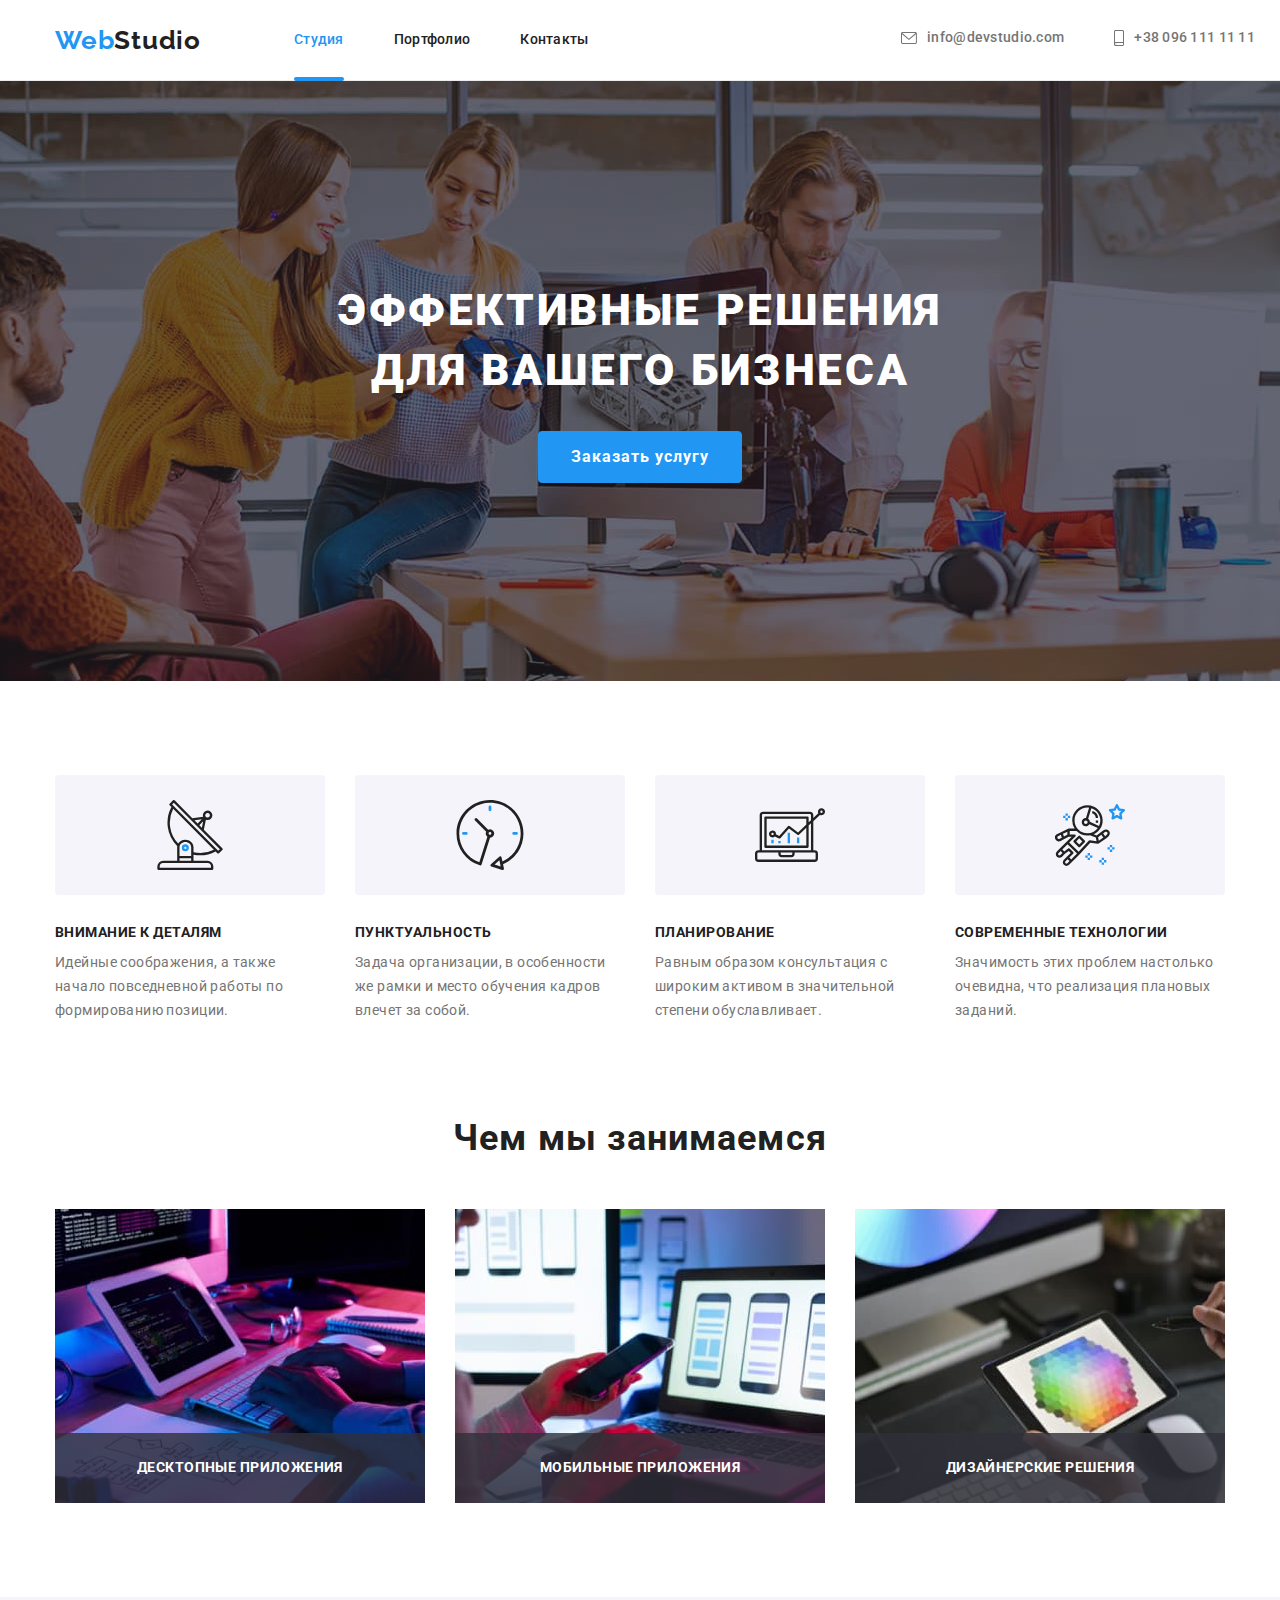
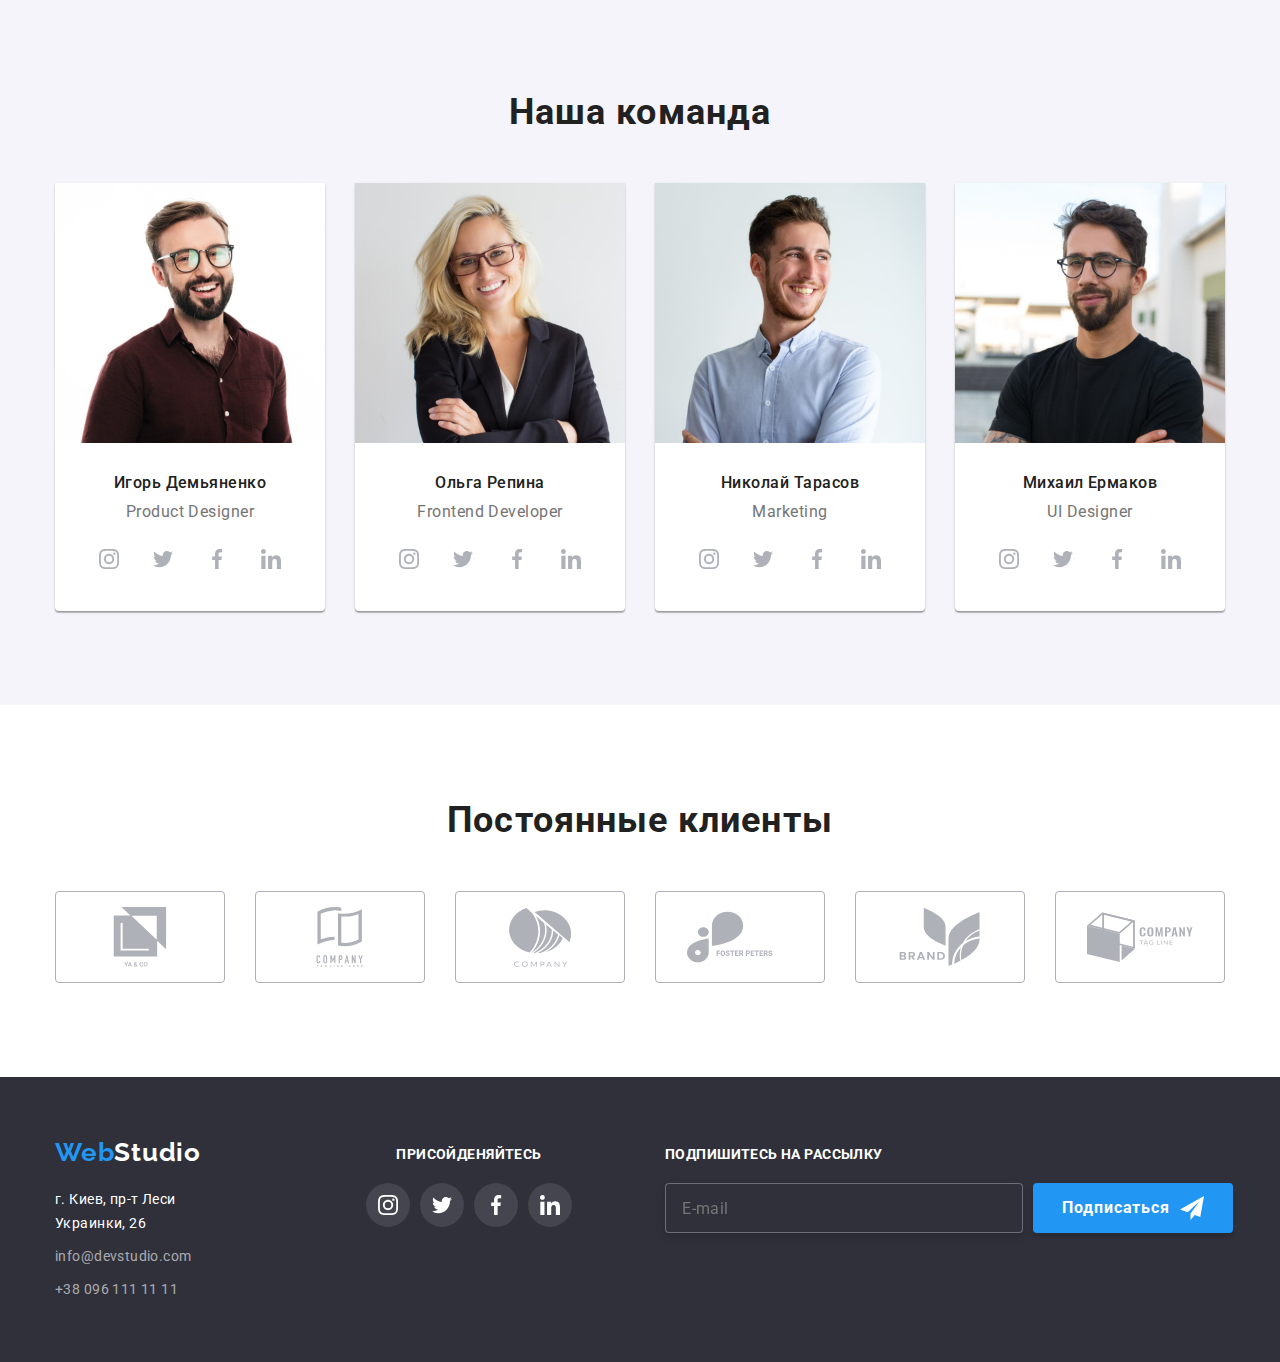
==== commit b77dfd2a: "Добавляет геометрию страницы" ====
--- a/index.html
+++ b/index.html
@@ -20,7 +20,7 @@
         aria-controls="page-header__menu"
         aria-expanded="false" 
         data-menu-button>
-            <svg width="40" height="40" aria-label="Переключатель мобильного меню">
+            <svg width="19" height="19" aria-label="Переключатель мобильного меню">
                 <use class="button__cross" href="./images/symbol-defs.svg#icon-close"></use>
                 <use class="button__menu" href="./images/symbol-defs.svg#icon-menu"></use> 
             </svg>
@@ -39,10 +39,19 @@
                 </svg>info@devstudio.com</a>
             </li>
             <li class="contacts__item">
-                <a href="" class="contacts__link"> 
+                <a href="" class="contacts__link contacts__link--tel"> 
                 <svg class="contacts__icon" width="10" height="16">
                     <use href="./images/symbol-defs.svg#smartphone"></use>
                 </svg>+38 096 111 11 11</a>
+            </li>
+        </ul>
+        <ul class="soc">
+            <li class="soc__item">
+                <a class="soc__link" href="">Instagram</a>
+                <a class="soc__link" href="">Twitter</a>
+                <a class="soc__link" href="">Facebook</a>
+                <a class="soc__link" href="">LinkedIn</a>
+            
             </li>
         </ul>
         </div>
--- a/css/main.min.css
+++ b/css/main.min.css
@@ -1,2 +1,2 @@
-body{color:var(--primary-text-color);background-color:var(--primary-bgc-color);font-family:Roboto, sans-serif;letter-spacing:0.03em}body.modal-open{overflow:hidden}.container{padding-left:15px;padding-right:15px;margin-left:auto;margin-right:auto}@media screen and (min-width: 480px){.container{max-width:480px}}@media screen and (min-width: 768px){.container{max-width:768px}}@media screen and (min-width: 1200px){.container{max-width:1200px}}h2,h3,ul{padding:0;margin:0;list-style:none}.hero__button,.modal__button{min-width:200px;font-family:inherit;font-weight:700;font-size:16px;line-height:1.9;letter-spacing:0.06em;cursor:pointer;text-align:center;background-color:#2196F3;color:#fff;border-radius:4px;border:1px solid transparent}.features__text,.team__function,.card-set__text{font-style:normal;font-weight:400;letter-spacing:0.03em;color:#757575}.section{display:-webkit-box;display:-ms-flexbox;display:flex}@media screen and (max-width: 767px){.section{padding-top:60px;padding-bottom:60px}}@media screen and (min-width: 768px){.section{padding-top:60px;padding-bottom:60px}}@media screen and (min-width: 1200px){.section{padding-top:94px;padding-bottom:94px}}.section__title{margin-top:0;margin-bottom:30px;color:#212121;font-weight:700;font-size:28px;line-height:1.17;text-align:center}@media screen and (min-width: 1200px){.section__title{margin-bottom:50px;font-size:36px;line-height:1.17}}.section__title--none{display:none}.main{position:relative;border-bottom:1px solid #ECECEC}.page-header{display:-webkit-box;display:-ms-flexbox;display:flex;-webkit-box-align:center;-ms-flex-align:center;align-items:center}@media screen and (max-width: 767px){.page-header{width:480px;height:60px}}@media screen and (min-width: 768px) and (max-width: 1199px){.page-header{width:738px;height:80px}}@media screen and (min-width: 1200px){.page-header{width:1170px;height:80px}}.page-header__accent{color:#212121}.page-header__menu{text-align:center}@media screen and (max-width: 767px){.page-header__menu{display:none;position:absolute;top:100%;left:0;width:100%;height:796px;background-color:#fff;-webkit-box-shadow:0px 4px 8px rgba(0,0,0,0.04),0px 2px 4px rgba(0,0,0,0.08),0px 1px 3px rgba(0,0,0,0.16);box-shadow:0px 4px 8px rgba(0,0,0,0.04),0px 2px 4px rgba(0,0,0,0.08),0px 1px 3px rgba(0,0,0,0.16)}.page-header__menu.is-open{display:block}}@media screen and (min-width: 768px){.page-header__menu{display:-webkit-box;display:-ms-flexbox;display:flex;height:80px}}@media screen and (min-width: 1200px){.page-header__menu{width:100%;display:-webkit-box;display:-ms-flexbox;display:flex}}.page-header__button{display:-webkit-inline-box;display:-ms-inline-flexbox;display:inline-flex;margin:0;margin-left:276px;padding:0;border:none;background-color:transparent;background-position:center}@media screen and (min-width: 768px){.page-header__button{display:none}}.button .button__cross{display:none}.button.is-open .button__cross{display:block}.button.is-open .button__menu{display:none}.page-header__icon{width:19px;height:19px}.page-header__logo{color:#2196F3;font-family:Raleway, sans-serif;font-weight:700;font-size:26px;line-height:1.19;letter-spacing:0.03em;text-decoration:none}@media screen and (min-width: 480px) and (max-width: 1199px){.page-header__logo{font-size:24px;line-height:1.17}}.site-nav{display:-webkit-box;display:-ms-flexbox;display:flex}@media screen and (min-width: 768px){.site-nav{margin-left:88px}}@media screen and (min-width: 1200px){.site-nav{margin-left:93px}}.site-nav__item{margin-left:50px}.site-nav__item:first-child{margin-left:0px}.site-nav__link{display:block;padding-top:32px;padding-bottom:32px;color:#212121;font-weight:500;font-size:14px;line-height:1.14;letter-spacing:0.02em;text-decoration:none;-webkit-transition:color 250ms cubic-bezier(0.4, 0, 0.2, 1);transition:color 250ms cubic-bezier(0.4, 0, 0.2, 1)}.site-nav__link:hover,.site-nav__link:focus{color:#2196F3}.site-nav__link--active{position:relative;font-weight:500;font-size:14px;line-height:1.14;letter-spacing:0.02em;text-decoration:none;color:#2196F3}.site-nav__link--active::before{position:absolute;content:"";bottom:-1px;width:100%;height:4px;border-radius:2px;background-color:#2196F3}.contacts{display:block;-webkit-box-align:center;-ms-flex-align:center;align-items:center}@media screen and (min-width: 768px) and (max-width: 1199px){.contacts{margin-top:21px;margin-bottom:21px;margin-right:15px;margin-left:21px}}@media screen and (min-width: 1200px){.contacts{display:-webkit-box;display:-ms-flexbox;display:flex;margin-left:auto}}@media screen and (min-width: 768px) and (max-width: 1199px){.contacts__item{margin-bottom:10px;margin-left:50px}.contacts__item:last-child{margin-bottom:0px;margin-left:40px}}@media screen and (min-width: 1200px){.contacts__item{margin-left:50px}.contacts__item:first-child{margin-left:0px}}.contacts__link{display:-webkit-inline-box;display:-ms-inline-flexbox;display:inline-flex;color:#757575;background-color:#fff;font-weight:500;font-size:14px;line-height:1.14;letter-spacing:0.02em;text-decoration:none}.contacts__link:hover,.contacts__link:focus{display:-webkit-box;display:-ms-flexbox;display:flex;color:#2196F3}.contacts__icon{display:-webkit-inline-box;display:-ms-inline-flexbox;display:inline-flex;-webkit-box-align:center;-ms-flex-align:center;align-items:center;margin-right:10px;fill:currentColor}.hero{text-align:center}@media screen and (max-width: 1199px){.hero{padding-top:118px;padding-bottom:118px}}@media screen and (min-width: 1200px){.hero{padding-top:200px;padding-bottom:200px}}.hero__title{margin-top:0;margin-bottom:30px;color:#fff;font-weight:900;font-size:26px;line-height:1.62;letter-spacing:0.06em;text-transform:uppercase}@media screen and (min-width: 1200px){.hero__title{font-size:44px;line-height:1.36}}.hero__button{padding:10px 32px;border-color:#2196F3;-webkit-transition:color 250ms cubic-bezier(0.4, 0, 0.2, 1);transition:color 250ms cubic-bezier(0.4, 0, 0.2, 1)}.overlay{max-width:1600px;height:400px;margin-left:auto;margin-right:auto;background-image:-webkit-gradient(linear, left top, right top, from(rgba(47,48,58,0.4)), to(rgba(47,48,58,0.4))),url("../images/img.jpg");background-image:linear-gradient(to right, rgba(47,48,58,0.4), rgba(47,48,58,0.4)),url("../images/img.jpg");background-color:#C4C4C4;background-repeat:no-repeat;background-position:center}@media screen and (min-width: 1200px){.overlay{height:600px}}.backdrop{position:fixed;top:0;left:0;width:100%;height:100%;background-color:rgba(0,0,0,0.2);opacity:1;-webkit-transition:opacity 250ms cubic-bezier(0.4, 0, 0.2, 1);transition:opacity 250ms cubic-bezier(0.4, 0, 0.2, 1);overflow-y:scroll}@media screen and (min-width: 1200px){.backdrop{overflow-y:none}}.backdrop.is-hidden{opacity:0;pointer-events:none;visibility:hidden}.backdrop.is-hidden .modal{-webkit-transform:translate(-50%, -50%) scale(1.1);transform:translate(-50%, -50%) scale(1.1)}.modal{position:absolute;top:50%;left:50%;width:450px;height:609px;padding:40px;background-color:#FFFFFF;-webkit-box-shadow:0px 1px 3px rgba(0,0,0,0.12),0px 1px 1px rgba(0,0,0,0.14),0px 2px 1px rgba(0,0,0,0.2);box-shadow:0px 1px 3px rgba(0,0,0,0.12),0px 1px 1px rgba(0,0,0,0.14),0px 2px 1px rgba(0,0,0,0.2);border-radius:4px;-webkit-transform:translate(-50%, -50%) scale(1);transform:translate(-50%, -50%) scale(1);-webkit-transition:-webkit-transform 250ms cubic-bezier(0.4, 0, 0.2, 1);transition:-webkit-transform 250ms cubic-bezier(0.4, 0, 0.2, 1);transition:transform 250ms cubic-bezier(0.4, 0, 0.2, 1);transition:transform 250ms cubic-bezier(0.4, 0, 0.2, 1), -webkit-transform 250ms cubic-bezier(0.4, 0, 0.2, 1)}@media screen and (min-width: 1200px){.modal{width:528px;height:581px}}.modal__form{max-width:528px}.modal__title{margin:0;padding-bottom:12px;font-style:normal;font-weight:700;font-size:20px;line-height:1.50;text-align:center;letter-spacing:0.03em;color:#212121}@media screen and (min-width: 1200px){.modal__title{font-size:20px;line-height:1.15}}.modal__field{display:-webkit-box;display:-ms-flexbox;display:flex;-webkit-box-orient:vertical;-webkit-box-direction:normal;-ms-flex-direction:column;flex-direction:column}.modal-user{width:370px;height:58px;margin-bottom:10px}@media screen and (min-width: 1200px){.modal-user{width:448px}}.user{position:relative;display:block;text-align:start;margin-bottom:10px;font-style:normal;font-weight:400;font-size:12px;line-height:1.16;letter-spacing:0.01em;color:#757575}.user:focus-within>.user__icon{fill:#2196F3}.user__input{width:100%;height:40px;margin-top:4px;padding-left:42px;border:1px solid rgba(33,33,33,0.2);border-radius:4px;-webkit-transition:border 250ms cubic-bezier(0.4, 0, 0.2, 1);transition:border 250ms cubic-bezier(0.4, 0, 0.2, 1)}.user__input:focus,.user__input:hover{outline:none;border:1px solid #2196F3}.user__icon{position:absolute;top:70%;left:15px;-webkit-transform:translateY(-70%);transform:translateY(-70%);-webkit-transition:fill 250ms cubic-bezier(0.4, 0, 0.2, 1);transition:fill 250ms cubic-bezier(0.4, 0, 0.2, 1)}.user--comment{margin-bottom:4px}.user__texterea{resize:none;height:120px;padding:12px 16px;margin-bottom:20px;border:1px solid rgba(33,33,33,0.2);border-radius:4px}.user__texterea::-webkit-input-placeholder{font-style:normal;font-weight:400;font-size:14px;line-height:1.14;letter-spacing:0.01em;color:rgba(117,117,117,0.5)}.user__texterea:-ms-input-placeholder{font-style:normal;font-weight:400;font-size:14px;line-height:1.14;letter-spacing:0.01em;color:rgba(117,117,117,0.5)}.user__texterea::-ms-input-placeholder{font-style:normal;font-weight:400;font-size:14px;line-height:1.14;letter-spacing:0.01em;color:rgba(117,117,117,0.5)}.user__texterea::placeholder{font-style:normal;font-weight:400;font-size:14px;line-height:1.14;letter-spacing:0.01em;color:rgba(117,117,117,0.5)}@media screen and (min-width: 1200px){.user__texterea::-webkit-input-placeholder{font-size:12px;line-height:1.16}.user__texterea:-ms-input-placeholder{font-size:12px;line-height:1.16}.user__texterea::-ms-input-placeholder{font-size:12px;line-height:1.16}.user__texterea::placeholder{font-size:12px;line-height:1.16}}.checkbox{display:-webkit-box;display:-ms-flexbox;display:flex;-webkit-box-align:center;-ms-flex-align:center;align-items:center;-webkit-box-pack:center;-ms-flex-pack:center;justify-content:center;text-align:center;padding-top:4px;margin:0;font-size:12px;line-height:1.71;letter-spacing:0.03em}@media screen and (min-width: 1200px){.checkbox{font-size:14px;line-height:1.16}}.checkbox__input{position:absolute;width:1px;height:1px;margin:-1px;border:0;padding:0;overflow:hidden;clip:rect(0 0 0 0)}.checkbox__input:checked+.checkbox__box{background-color:#2196F3;border-color:#2196F3}.checkbox__icon{fill:transparent}.checkbox__box{display:-webkit-box;display:-ms-flexbox;display:flex;-webkit-box-align:center;-ms-flex-align:center;align-items:center;-webkit-box-pack:center;-ms-flex-pack:center;justify-content:center;width:16px;height:15px;margin-right:9px;border:2px solid #212121;border-radius:3px}.checkbox__input:checked+.checkbox .checkbox__icon{fill:#fff;border:0.2px solid #FFFFFF}.checkbox__link{color:#2196F3;margin-left:2px}.modal__button{margin-top:30px;padding:10px 55px;-webkit-box-shadow:0px 4px 4px rgba(0,0,0,0.15);box-shadow:0px 4px 4px rgba(0,0,0,0.15);-webkit-transition:background-color 250ms cubic-bezier(0.4, 0, 0.2, 1);transition:background-color 250ms cubic-bezier(0.4, 0, 0.2, 1)}.modal__button:hover,.modal__button:focus{background-color:#188CE8}.modal-close{position:absolute;top:15px;right:15px;width:30px;height:30px;padding:0;background-color:#FFFFFF;border:1px solid rgba(0,0,0,0.1);border-radius:15px;cursor:pointer}.modal-close:focus-within>.modal-close__icon,.modal-close:hover>.modal-close__icon{fill:#2196F3}.modal-close__icon{display:block;background-repeat:no-repeat;background-size:contain;background-position:center;margin-left:5px;-webkit-transition:fill 250ms cubic-bezier(0.4, 0, 0.2, 1);transition:fill 250ms cubic-bezier(0.4, 0, 0.2, 1)}@media screen and (max-width: 767px){.section--features{width:480px}}.features{display:block}@media screen and (max-width: 767px){.features{width:480px}}@media screen and (min-width: 768px){.features{display:-webkit-box;display:-ms-flexbox;display:flex;-ms-flex-wrap:wrap;flex-wrap:wrap;width:768px}}@media screen and (min-width: 1200px){.features{width:1200px;display:-webkit-box;display:-ms-flexbox;display:flex}}.features__item{border-radius:4px}@media screen and (max-width: 767px){.features__item{width:450px;margin-bottom:30px;margin-left:15px;margin-right:15px}.features__item:last-child{margin-bottom:0}}@media screen and (min-width: 768px){.features__item{width:354px;margin:15px}.features__item:nth-last-child(-n+2){margin-bottom:0}}@media screen and (min-width: 1200px){.features__item{width:270px;padding-bottom:0}.features__item:nth-last-child(-n+2){margin-bottom:15px}}.features__name{margin-top:0;margin-bottom:10px;color:#212121;font-weight:700;font-size:14px;line-height:1.14;text-transform:uppercase}@media screen and (max-width: 767px){.features__name{text-align:center}}.features__text{margin-top:0;margin-bottom:0;font-size:14px;line-height:1.71}.features__icon{display:-webkit-box;display:-ms-flexbox;display:flex;-webkit-box-align:center;-ms-flex-align:center;align-items:center;-webkit-box-pack:center;-ms-flex-pack:center;justify-content:center;height:120px;border-radius:4px;margin-bottom:30px;background-color:#F5F4FA}@media screen and (min-width: 480px){.features__icon{width:450px}}@media screen and (min-width: 768px){.features__icon{width:354px}}@media screen and (min-width: 1200px){.features__icon{width:270px}}.section--examples{padding-top:0}@media screen and (max-width: 1199px){.section--examples{display:none}}.examples{display:-webkit-box;display:-ms-flexbox;display:flex}.examples__item{margin-left:30px}.examples__item:first-child{margin-left:0}.examples__action{position:relative;display:-webkit-box;display:-ms-flexbox;display:flex}.examples__text{position:absolute;bottom:0;right:0;display:-webkit-box;display:-ms-flexbox;display:flex;-webkit-box-align:center;-ms-flex-align:center;align-items:center;-webkit-box-pack:center;-ms-flex-pack:center;justify-content:center;margin:0;width:100%;height:70px;font-weight:700;font-size:14px;line-height:1.14;text-align:center;letter-spacing:0.03em;text-transform:uppercase;color:#fff;background-color:rgba(47,48,58,0.8)}.section--command{background-color:#F5F4FA}@media screen and (max-width: 767px){.section--command{width:480px;-webkit-box-pack:center;-ms-flex-pack:center;justify-content:center}}.command{display:block}@media screen and (min-width: 480px){.command{width:450px}}@media screen and (max-width: 767px){.command{width:450px}}@media screen and (min-width: 768px){.command{display:-webkit-box;display:-ms-flexbox;display:flex;-ms-flex-wrap:wrap;flex-wrap:wrap;-webkit-box-pack:center;-ms-flex-pack:center;justify-content:center;-webkit-box-align:center;-ms-flex-align:center;align-items:center;width:768px}}@media screen and (min-width: 1200px){.command{display:-webkit-box;display:-ms-flexbox;display:flex;width:1200px}}.command__item{-webkit-box-sizing:border-box;box-sizing:border-box;border-radius:0px 0px 4px 4px;-webkit-box-shadow:0px 1px 3px rgba(0,0,0,0.12),0px 1px 1px rgba(0,0,0,0.14),0px 2px 1px rgba(0,0,0,0.2);box-shadow:0px 1px 3px rgba(0,0,0,0.12),0px 1px 1px rgba(0,0,0,0.14),0px 2px 1px rgba(0,0,0,0.2);background-color:#fff}@media screen and (max-width: 767px){.command__item{margin-bottom:30px}.command__item:last-child{margin-bottom:0}}@media screen and (min-width: 768px){.command__item{margin-bottom:30px;margin:15px}.command__item:nth-last-child(-n+2){margin-bottom:0}}@media screen and (min-width: 1200px){.command__item{margin-left:30px;margin-right:0;margin-top:0;margin-bottom:0}.command__item:first-child{margin-left:0}}.team{padding-top:30px;padding-bottom:30px}.team__name{margin-top:0;margin-bottom:0px;padding-bottom:10px;color:#212121;font-weight:500;font-size:16px;line-height:1.19;text-align:center}.team__function{margin-top:0;margin-bottom:0px;font-size:16px;line-height:1.19;text-align:center}.command-social{display:-webkit-box;display:-ms-flexbox;display:flex;-webkit-box-pack:center;-ms-flex-pack:center;justify-content:center;margin-top:16px}.command-social__item{margin-left:10px}.command-social__item:first-child{margin-left:0}.command-social__link{display:-webkit-box;display:-ms-flexbox;display:flex;-webkit-box-align:center;-ms-flex-align:center;align-items:center;-webkit-box-pack:center;-ms-flex-pack:center;justify-content:center;width:44px;height:44px;border-radius:50%;fill:#AFB1B8;-webkit-transition:background-color 250ms cubic-bezier(0.4, 0, 0.2, 1),fill 250ms cubic-bezier(0.4, 0, 0.2, 1);transition:background-color 250ms cubic-bezier(0.4, 0, 0.2, 1),fill 250ms cubic-bezier(0.4, 0, 0.2, 1)}.command-social__link:hover,.command-social__link:focus{fill:#fff;background-color:#2196F3}@media screen and (max-width: 767px){.section--clients{width:480px}}.clients{display:-webkit-box;display:-ms-flexbox;display:flex}@media screen and (max-width: 767px){.clients{width:480px;margin:-15px;display:-webkit-box;display:-ms-flexbox;display:flex;-ms-flex-wrap:wrap;flex-wrap:wrap;-webkit-box-pack:center;-ms-flex-pack:center;justify-content:center;-webkit-box-align:center;-ms-flex-align:center;align-items:center}}@media screen and (min-width: 768px) and (max-width: 1199px){.clients{display:-webkit-box;display:-ms-flexbox;display:flex;-ms-flex-wrap:wrap;flex-wrap:wrap;-webkit-box-pack:center;-ms-flex-pack:center;justify-content:center;-webkit-box-align:center;-ms-flex-align:center;align-items:center;margin:-15px}}.clients__item{display:-webkit-box;display:-ms-flexbox;display:flex;cursor:pointer;fill:#AFB1B8}@media screen and (max-width: 767px){.clients__item{width:calc((100% - 4 * 15px) / 2);margin:15px}.clients__item:nth-last-child(-n+2){margin-bottom:0}.clients__item:nth-child(-n+2){margin-top:0}}@media screen and (min-width: 768px) and (max-width: 1199px){.clients__item{width:calc((100% - 6 * 15px) / 3);margin:15px}}@media screen and (min-width: 1200px){.clients__item{margin-left:30px}.clients__item:first-child{margin-left:0}}.clients__link{display:-webkit-box;display:-ms-flexbox;display:flex;-webkit-box-align:center;-ms-flex-align:center;align-items:center;-webkit-box-pack:center;-ms-flex-pack:center;justify-content:center;height:92px;border:1px solid #AFB1B8;border-radius:4px;-webkit-transition:border-color 250ms cubic-bezier(0.4, 0, 0.2, 1),fill 250ms cubic-bezier(0.4, 0, 0.2, 1);transition:border-color 250ms cubic-bezier(0.4, 0, 0.2, 1),fill 250ms cubic-bezier(0.4, 0, 0.2, 1)}.clients__link:hover,.clients__link:focus{fill:#2196F3;border-color:#2196F3}@media screen and (max-width: 767px){.clients__link{width:210px}}@media screen and (min-width: 768px){.clients__link{width:226px}}@media screen and (min-width: 1200px){.clients__link{width:170px}}.clients__icon{width:106px;height:60px}.container--footer{display:-webkit-box;display:-ms-flexbox;display:flex}@media screen and (max-width: 767px){.container--footer{display:block}}@media screen and (min-width: 768px){.container--footer{width:768px;-ms-flex-wrap:wrap;flex-wrap:wrap}}@media screen and (min-width: 1200px){.container--footer{min-width:1200px;-ms-flex-wrap:nowrap;flex-wrap:nowrap}}.footer{display:-webkit-box;display:-ms-flexbox;display:flex;padding-top:60px;padding-bottom:60px;background-color:#2F303A}@media screen and (max-width: 767px){.footer{width:480px;height:603px}}@media screen and (min-width: 768px){.footer{min-width:768px;height:463px}}@media screen and (min-width: 1200px){.footer{height:252px}}.footer__contacts{display:block}@media screen and (max-width: 767px){.footer__contacts{-webkit-box-pack:center;-ms-flex-pack:center;justify-content:center;-webkit-box-align:center;-ms-flex-align:center;align-items:center;text-align:center}}@media screen and (min-width: 768px){.footer__contacts{width:232px;margin-left:76px;-webkit-box-pack:center;-ms-flex-pack:center;justify-content:center;-webkit-box-align:center;-ms-flex-align:center;align-items:center;text-align:center}}@media screen and (min-width: 1200px){.footer__contacts{margin-left:0;text-align:start}}.footer__address{margin-bottom:9px;margin-top:20px;color:#fff;font-style:normal;font-size:14px;line-height:1.71;letter-spacing:0.03em}.footer__accent{color:#fff}.footer__nav{display:block}@media screen and (max-width: 767px){.footer__nav{margin-left:155px}}@media screen and (min-width: 768px){.footer__nav{margin-left:50px}}@media screen and (min-width: 1200px){.footer__nav{margin-left:0}}.footer__link{display:-webkit-box;display:-ms-flexbox;display:flex;color:rgba(255,255,255,0.6);font-style:normal;font-size:14px;line-height:1.71;letter-spacing:0.03em;text-decoration:none;-webkit-transition:color 250ms cubic-bezier(0.4, 0, 0.2, 1);transition:color 250ms cubic-bezier(0.4, 0, 0.2, 1)}.footer__link:hover,.footer__link:focus{color:#2196F3;text-decoration:none}.footer__link--mail{margin-bottom:9px}.social{display:inline-block;width:206px;height:80px}@media screen and (max-width: 767px){.social{width:450px;margin-left:0;margin-top:60px}}@media screen and (min-width: 768px){.social{margin-left:165px}}@media screen and (min-width: 1200px){.social{margin-left:70px}}.social__title{margin:0;padding-top:10px;padding-bottom:20px;-webkit-box-pack:center;-ms-flex-pack:center;justify-content:center;font-weight:700;font-size:14px;line-height:1.14;letter-spacing:0.03em;text-transform:uppercase;color:#fff}@media screen and (max-width: 767px){.social__title{text-align:center}}@media screen and (min-width: 768px){.social__title{text-align:center}}@media screen and (min-width: 1200px){.social__title{text-align:start}}.social__list{display:-webkit-box;display:-ms-flexbox;display:flex;margin:0}@media screen and (max-width: 767px){.social__list{width:450px;-webkit-box-pack:center;-ms-flex-pack:center;justify-content:center}}@media screen and (min-width: 1200px){.social__list{width:206px}}.social__item{margin-left:10px}.social__item:first-child{margin-left:0}.social__link{display:-webkit-box;display:-ms-flexbox;display:flex;-webkit-box-align:center;-ms-flex-align:center;align-items:center;-webkit-box-pack:center;-ms-flex-pack:center;justify-content:center;width:44px;height:44px;border-radius:50%;fill:#fff;background-color:rgba(255,255,255,0.1);-webkit-transition:background-color 250ms cubic-bezier(0.4, 0, 0.2, 1);transition:background-color 250ms cubic-bezier(0.4, 0, 0.2, 1)}.social__link:hover,.social__link:focus{background-color:#2196F3}.sub{display:inline-block;margin-left:93px;width:570px;height:86px}@media screen and (max-width: 767px){.sub{width:450px;margin-left:0}}.sub__group{display:block}@media screen and (min-width: 768px){.sub__group{margin-left:50px}}@media screen and (min-width: 1200px){.sub__group{display:-webkit-box;display:-ms-flexbox;display:flex;margin-left:0px}}.sub__title{margin:0;margin-top:50px;padding-top:10px;padding-bottom:20px;-webkit-box-pack:center;-ms-flex-pack:center;justify-content:center;-ms-flex-wrap:nowrap;flex-wrap:nowrap;text-align:center;font-weight:700;font-size:14px;line-height:1.14;letter-spacing:0.03em;text-transform:uppercase;color:#fff}@media screen and (min-width: 768px){.sub__title{margin-top:0}}@media screen and (min-width: 1200px){.sub__title{margin-top:0;text-align:start}}.sub__input{display:-webkit-box;display:-ms-flexbox;display:flex;-webkit-box-align:center;-ms-flex-align:center;align-items:center;height:50px;padding-left:16px;font-style:normal;font-weight:400;font-size:16px;line-height:1.25;letter-spacing:0.03em;color:rgba(255,255,255,0.6);background-color:#2F303A;border:1px solid rgba(255,255,255,0.3);-webkit-filter:drop-shadow(0px 4px 4px rgba(0,0,0,0.15));filter:drop-shadow(0px 4px 4px rgba(0,0,0,0.15));border-radius:4px}@media screen and (max-width: 767px){.sub__input{width:450px}}@media screen and (min-width: 768px){.sub__input{width:450px}}@media screen and (min-width: 1200px){.sub__input{width:358px}}.sub__button{display:-webkit-box;display:-ms-flexbox;display:flex;-webkit-box-align:center;-ms-flex-align:center;align-items:center;-webkit-box-pack:center;-ms-flex-pack:center;justify-content:center;text-align:center;width:200px;height:50px;font-style:normal;font-weight:700;font-size:16px;line-height:1.88;letter-spacing:0.06em;cursor:pointer;color:#fff;background-color:#2196F3;-webkit-box-shadow:0px 4px 4px rgba(0,0,0,0.15);box-shadow:0px 4px 4px rgba(0,0,0,0.15);border-radius:4px;border:1px solid transparent}@media screen and (max-width: 767px){.sub__button{margin-top:20px;margin-left:140px}}@media screen and (min-width: 768px){.sub__button{margin-top:20px;margin-left:140px}}@media screen and (min-width: 1200px){.sub__button{margin-top:0;margin-left:10px}}.sub__send{display:-webkit-box;display:-ms-flexbox;display:flex;margin-left:10px;fill:#fff}.card-set{display:-webkit-box;display:-ms-flexbox;display:flex;-ms-flex-wrap:wrap;flex-wrap:wrap}@media screen and (max-width: 767px){.card-set{-webkit-box-pack:center;-ms-flex-pack:center;justify-content:center}}.card-set__elements{width:370px;margin-right:30px;margin-bottom:30px;border:1px solid #EEEEEE;-webkit-transition:-webkit-box-shadow 250ms var(--timing-function);transition:-webkit-box-shadow 250ms var(--timing-function);transition:box-shadow 250ms var(--timing-function);transition:box-shadow 250ms var(--timing-function), -webkit-box-shadow 250ms var(--timing-function)}.card-set__elements:hover{-webkit-box-shadow:0px 1px 1px rgba(0,0,0,0.12),0px 4px 4px rgba(0,0,0,0.06),1px 4px 6px rgba(0,0,0,0.16);box-shadow:0px 1px 1px rgba(0,0,0,0.12),0px 4px 4px rgba(0,0,0,0.06),1px 4px 6px rgba(0,0,0,0.16)}@media screen and (min-width: 1200px){.card-set__elements:nth-child(3n){margin-right:0}.card-set__elements:nth-last-child(-n+3){margin-bottom:0}}.card-set__meta{padding:20px 24px}.card-set__title{margin-top:0;margin-bottom:0px;padding-bottom:4px;color:#212121;font-weight:700;font-size:18px;line-height:2;letter-spacing:0.06em}.card-set__text{margin-top:0;margin-bottom:0;font-size:16px;line-height:1.88}.foto{position:relative;overflow:hidden;-webkit-transition:background-color 250ms cubic-bezier(0.4, 0, 0.2, 1);transition:background-color 250ms cubic-bezier(0.4, 0, 0.2, 1)}.foto__overlay{position:absolute;top:0;left:0;width:100%;height:100%;opacity:0;-webkit-transform:translateY(100%);transform:translateY(100%);-webkit-transition:opacity 250ms cubic-bezier(0.4, 0, 0.2, 1),-webkit-transform 250ms cubic-bezier(0.4, 0, 0.2, 1);transition:opacity 250ms cubic-bezier(0.4, 0, 0.2, 1),-webkit-transform 250ms cubic-bezier(0.4, 0, 0.2, 1);transition:transform 250ms cubic-bezier(0.4, 0, 0.2, 1),opacity 250ms cubic-bezier(0.4, 0, 0.2, 1);transition:transform 250ms cubic-bezier(0.4, 0, 0.2, 1),opacity 250ms cubic-bezier(0.4, 0, 0.2, 1),-webkit-transform 250ms cubic-bezier(0.4, 0, 0.2, 1);background-color:rgba(33,150,243,0.9)}.foto:hover .foto__overlay{-webkit-transform:translateY(0);transform:translateY(0);opacity:1}.foto__text{position:absolute;top:50%;left:50%;-webkit-transform:translate(-50%, -50%);transform:translate(-50%, -50%);width:320px;font-weight:400;font-size:18px;line-height:1.56;letter-spacing:0.03em;color:#FFFFFF}@media screen and (max-width: 767px){.section--gallery{width:480px}}@media screen and (max-width: 767px){.buttons{display:-webkit-box;display:-ms-flexbox;display:flex;-ms-flex-wrap:wrap;flex-wrap:wrap;margin-left:15px}}@media screen and (min-width: 768px){.buttons{display:-webkit-box;display:-ms-flexbox;display:flex;-webkit-box-align:center;-ms-flex-align:center;align-items:center;-webkit-box-pack:center;-ms-flex-pack:center;justify-content:center;margin-bottom:30px;margin-left:0}}@media screen and (min-width: 1200px){.buttons{margin-bottom:50px}}.buttons__item{margin-left:8px;margin-bottom:15px}@media screen and (min-width: 768px){.buttons__item{margin-bottom:0px}.buttons__item:first-child{margin-left:0}}.buttons__link{padding:6px 22px;color:#212121;background-color:#F5F4FA;border-color:transparent;font-family:inherit;font-weight:500;font-size:16px;line-height:1.62;text-align:center;letter-spacing:0.03em;cursor:pointer;border-radius:4px;-webkit-transition:color 250ms cubic-bezier(0.4, 0, 0.2, 1),background-color 250ms cubic-bezier(0.4, 0, 0.2, 1),-webkit-box-shadow 250ms cubic-bezier(0.4, 0, 0.2, 1);transition:color 250ms cubic-bezier(0.4, 0, 0.2, 1),background-color 250ms cubic-bezier(0.4, 0, 0.2, 1),-webkit-box-shadow 250ms cubic-bezier(0.4, 0, 0.2, 1);transition:color 250ms cubic-bezier(0.4, 0, 0.2, 1),background-color 250ms cubic-bezier(0.4, 0, 0.2, 1),box-shadow 250ms cubic-bezier(0.4, 0, 0.2, 1);transition:color 250ms cubic-bezier(0.4, 0, 0.2, 1),background-color 250ms cubic-bezier(0.4, 0, 0.2, 1),box-shadow 250ms cubic-bezier(0.4, 0, 0.2, 1),-webkit-box-shadow 250ms cubic-bezier(0.4, 0, 0.2, 1)}.buttons__link:hover,.buttons__link:focus{color:#fff;background-color:#2196F3;-webkit-box-shadow:0px 3px 1px rgba(0,0,0,0.1),0px 1px 2px rgba(0,0,0,0.08),0px 2px 2px rgba(0,0,0,0.12);box-shadow:0px 3px 1px rgba(0,0,0,0.1),0px 1px 2px rgba(0,0,0,0.08),0px 2px 2px rgba(0,0,0,0.12)}
+body{color:var(--primary-text-color);background-color:var(--primary-bgc-color);font-family:Roboto, sans-serif;letter-spacing:0.03em}body.modal-open{overflow:hidden}.container{width:100%;padding-left:15px;padding-right:15px;margin-left:auto;margin-right:auto}@media screen and (min-width: 480px){.container{width:480px}}@media screen and (min-width: 768px){.container{width:768px}}@media screen and (min-width: 1200px){.container{width:1200px}}h2,h3,ul{padding:0;margin:0;list-style:none}button{cursor:pointer}img{display:block;width:100%;height:auto;max-width:100%}.hero__button,.modal__button{min-width:200px;font-family:inherit;font-weight:700;font-size:16px;line-height:1.9;letter-spacing:0.06em;cursor:pointer;text-align:center;background-color:#2196F3;color:#fff;border-radius:4px;border:1px solid transparent}.features__text,.team__function,.card-set__text{font-style:normal;font-weight:400;letter-spacing:0.03em;color:#757575}.section{display:-webkit-box;display:-ms-flexbox;display:flex;padding-top:60px;padding-bottom:60px}@media screen and (min-width: 1200px){.section{padding-top:94px;padding-bottom:94px}}.section__title{margin-top:0;margin-bottom:30px;color:#212121;font-weight:700;font-size:28px;line-height:1.18;letter-spacing:0.03em;text-align:center}@media screen and (min-width: 1200px){.section__title{margin-bottom:50px;font-size:36px;line-height:1.17}}.section__title--none{display:none}.main{position:relative;border-bottom:1px solid #ECECEC}.page-header{display:-webkit-box;display:-ms-flexbox;display:flex;-webkit-box-align:center;-ms-flex-align:center;align-items:center;height:60px}@media screen and (min-width: 768px) and (max-width: 1199px){.page-header{height:80px}}@media screen and (min-width: 1200px){.page-header{width:1200px;height:80px}}.page-header__accent{color:#212121}.page-header__menu{text-align:center}@media screen and (max-width: 767px){.page-header__menu{display:none;position:absolute;padding:8px 40px 48px 40px;top:100%;left:0;width:100%;height:796px;background-color:#fff;-webkit-box-shadow:0px 4px 8px rgba(0,0,0,0.04),0px 2px 4px rgba(0,0,0,0.08),0px 1px 3px rgba(0,0,0,0.16);box-shadow:0px 4px 8px rgba(0,0,0,0.04),0px 2px 4px rgba(0,0,0,0.08),0px 1px 3px rgba(0,0,0,0.16)}.page-header__menu.is-open{display:block}}@media screen and (min-width: 768px){.page-header__menu{display:-webkit-box;display:-ms-flexbox;display:flex;height:80px}}@media screen and (min-width: 1200px){.page-header__menu{width:100%;display:-webkit-box;display:-ms-flexbox;display:flex}}.page-header__button{width:40px;height:40px;display:-webkit-inline-box;display:-ms-inline-flexbox;display:inline-flex;margin:0;margin-left:auto;padding:0;border:none;background-color:transparent;background-position:center;background-size:contain;-webkit-box-align:center;-ms-flex-align:center;align-items:center}@media screen and (min-width: 768px){.page-header__button{display:none}}.button .button__cross{display:none}.button.is-open .button__cross{display:block}.button.is-open .button__menu{display:none}.page-header__icon{width:19px;height:19px}.page-header__logo{color:#2196F3;font-family:Raleway, sans-serif;font-weight:700;font-size:26px;line-height:1.19;letter-spacing:0.03em;text-decoration:none}@media screen and (min-width: 480px) and (max-width: 1199px){.page-header__logo{font-size:24px;line-height:1.17}}.site-nav{display:-webkit-box;display:-ms-flexbox;display:flex}@media screen and (max-width: 767px){.site-nav{display:block;text-align:start}}@media screen and (min-width: 768px){.site-nav{margin-left:88px}}@media screen and (min-width: 1200px){.site-nav{margin-left:93px}}@media screen and (min-width: 768px){.site-nav__item{margin-left:50px}}.site-nav__item:first-child{margin-left:0px}.site-nav__link{display:block;padding-top:32px;padding-bottom:32px;color:#212121;font-weight:500;font-size:14px;line-height:1.14;letter-spacing:0.02em;text-decoration:none;-webkit-transition:color 250ms cubic-bezier(0.4, 0, 0.2, 1);transition:color 250ms cubic-bezier(0.4, 0, 0.2, 1)}@media screen and (max-width: 767px){.site-nav__link{padding-bottom:0px}}.site-nav__link:hover,.site-nav__link:focus{color:#2196F3}@media screen and (max-width: 767px){.site-nav__link{font-size:40px;line-height:1.17}}.site-nav__link--active{position:relative;font-weight:500;font-size:14px;line-height:1.14;letter-spacing:0.02em;text-decoration:none;color:#2196F3}@media screen and (max-width: 767px){.site-nav__link--active{font-size:40px;line-height:1.17}}.site-nav__link--active::before{position:absolute;content:"";bottom:-1px;width:100%;height:4px;border-radius:2px;background-color:#2196F3}@media screen and (max-width: 767px){.site-nav__link--active::before{display:none}}.contacts{display:block;-webkit-box-align:center;-ms-flex-align:center;align-items:center}@media screen and (max-width: 767px){.contacts{display:-webkit-box;display:-ms-flexbox;display:flex;-ms-flex-wrap:wrap;flex-wrap:wrap;-webkit-box-orient:vertical;-webkit-box-direction:reverse;-ms-flex-direction:column-reverse;flex-direction:column-reverse;-ms-flex-line-pack:start;align-content:flex-start;-webkit-box-align:start;-ms-flex-align:start;align-items:flex-start;margin-top:270px}}@media screen and (min-width: 768px) and (max-width: 1199px){.contacts{margin-top:21px;margin-bottom:21px;margin-right:15px;margin-left:21px}}@media screen and (min-width: 1200px){.contacts{display:-webkit-box;display:-ms-flexbox;display:flex;margin-left:auto}}@media screen and (max-width: 767px){.contacts__item{margin-top:32px}}@media screen and (min-width: 768px) and (max-width: 1199px){.contacts__item{margin-bottom:10px;margin-left:50px}.contacts__item:last-child{margin-bottom:0px;margin-left:40px}}@media screen and (min-width: 1200px){.contacts__item{margin-left:50px}.contacts__item:first-child{margin-left:0px}}.contacts__link{display:-webkit-inline-box;display:-ms-inline-flexbox;display:inline-flex;color:#757575;background-color:#fff;font-weight:500;font-size:14px;line-height:1.14;letter-spacing:0.02em;text-decoration:none}.contacts__link:hover,.contacts__link:focus{display:-webkit-box;display:-ms-flexbox;display:flex;color:#2196F3}@media screen and (max-width: 767px){.contacts__link{font-size:24px;line-height:1.17}}@media screen and (max-width: 767px){.contacts__link--tel{font-weight:500;font-size:34px;line-height:1.18;letter-spacing:0.02em;color:#2196F3}}.contacts__icon{display:-webkit-inline-box;display:-ms-inline-flexbox;display:inline-flex;-webkit-box-align:center;-ms-flex-align:center;align-items:center;margin-right:10px;fill:currentColor}@media screen and (max-width: 767px){.contacts__icon{display:none}}.soc{display:-webkit-box;display:-ms-flexbox;display:flex;-webkit-box-align:center;-ms-flex-align:center;align-items:center;margin-top:64px}@media screen and (min-width: 768px){.soc{display:none}}@media screen and (min-width: 768px){.soc__item{display:none}}.soc__link{padding-left:10px;padding-right:10px;font-weight:500;font-size:18px;line-height:1.22;letter-spacing:0.02em;text-decoration:none;color:#2196F3;border-right:1px solid rgba(33,33,33,0.2);-webkit-transform:rotate(90deg);transform:rotate(90deg)}.soc__link:last-child{border:none}.hero{text-align:center;padding-top:118px;padding-bottom:118px}@media screen and (min-width: 1200px){.hero{padding-top:200px;padding-bottom:200px}}.hero__title{margin-top:0;margin-bottom:30px;color:#fff;font-weight:900;font-size:26px;line-height:1.62;letter-spacing:0.06em;text-transform:uppercase}@media screen and (min-width: 1200px){.hero__title{font-size:44px;line-height:1.36}}.hero__button{padding:10px 32px;border-color:#2196F3;-webkit-transition:color 250ms cubic-bezier(0.4, 0, 0.2, 1);transition:color 250ms cubic-bezier(0.4, 0, 0.2, 1)}.overlay{max-width:1600px;height:400px;margin-left:auto;margin-right:auto;background-image:-webkit-gradient(linear, left top, right top, from(rgba(47,48,58,0.4)), to(rgba(47,48,58,0.4))),url("../images/img.jpg");background-image:linear-gradient(to right, rgba(47,48,58,0.4), rgba(47,48,58,0.4)),url("../images/img.jpg");background-color:#C4C4C4;background-repeat:no-repeat;background-position:center}@media screen and (min-width: 1200px){.overlay{height:600px}}.backdrop{position:fixed;top:0;left:0;width:100%;height:100%;background-color:rgba(0,0,0,0.2);opacity:1;-webkit-transition:opacity 250ms cubic-bezier(0.4, 0, 0.2, 1);transition:opacity 250ms cubic-bezier(0.4, 0, 0.2, 1);overflow-y:scroll}@media screen and (min-width: 1200px){.backdrop{overflow-y:none}}.backdrop.is-hidden{opacity:0;pointer-events:none;visibility:hidden}.backdrop.is-hidden .modal{-webkit-transform:translate(-50%, -50%) scale(1.1);transform:translate(-50%, -50%) scale(1.1)}.modal{position:absolute;top:50%;left:50%;width:450px;height:609px;padding:40px;background-color:#FFFFFF;-webkit-box-shadow:0px 1px 3px rgba(0,0,0,0.12),0px 1px 1px rgba(0,0,0,0.14),0px 2px 1px rgba(0,0,0,0.2);box-shadow:0px 1px 3px rgba(0,0,0,0.12),0px 1px 1px rgba(0,0,0,0.14),0px 2px 1px rgba(0,0,0,0.2);border-radius:4px;-webkit-transform:translate(-50%, -50%) scale(1);transform:translate(-50%, -50%) scale(1);-webkit-transition:-webkit-transform 250ms cubic-bezier(0.4, 0, 0.2, 1);transition:-webkit-transform 250ms cubic-bezier(0.4, 0, 0.2, 1);transition:transform 250ms cubic-bezier(0.4, 0, 0.2, 1);transition:transform 250ms cubic-bezier(0.4, 0, 0.2, 1), -webkit-transform 250ms cubic-bezier(0.4, 0, 0.2, 1)}@media screen and (min-width: 1200px){.modal{width:528px;height:581px}}.modal__form{max-width:528px}.modal__title{margin:0;padding-bottom:12px;font-style:normal;font-weight:700;font-size:20px;line-height:1.50;text-align:center;letter-spacing:0.03em;color:#212121}@media screen and (min-width: 1200px){.modal__title{font-size:20px;line-height:1.15}}.modal__field{display:-webkit-box;display:-ms-flexbox;display:flex;-webkit-box-orient:vertical;-webkit-box-direction:normal;-ms-flex-direction:column;flex-direction:column}.modal-user{width:370px;height:58px;margin-bottom:10px}@media screen and (min-width: 1200px){.modal-user{width:448px}}.user{position:relative;display:block;text-align:start;margin-bottom:10px;font-style:normal;font-weight:400;font-size:12px;line-height:1.16;letter-spacing:0.01em;color:#757575}.user:focus-within>.user__icon{fill:#2196F3}.user__input{width:100%;height:40px;margin-top:4px;padding-left:42px;border:1px solid rgba(33,33,33,0.2);border-radius:4px;-webkit-transition:border 250ms cubic-bezier(0.4, 0, 0.2, 1);transition:border 250ms cubic-bezier(0.4, 0, 0.2, 1)}.user__input:focus,.user__input:hover{outline:none;border:1px solid #2196F3}.user__icon{position:absolute;top:70%;left:15px;-webkit-transform:translateY(-70%);transform:translateY(-70%);-webkit-transition:fill 250ms cubic-bezier(0.4, 0, 0.2, 1);transition:fill 250ms cubic-bezier(0.4, 0, 0.2, 1)}.user--comment{margin-bottom:4px}.user__texterea{resize:none;height:120px;padding:12px 16px;margin-bottom:20px;border:1px solid rgba(33,33,33,0.2);border-radius:4px}.user__texterea::-webkit-input-placeholder{font-style:normal;font-weight:400;font-size:14px;line-height:1.14;letter-spacing:0.01em;color:rgba(117,117,117,0.5)}.user__texterea:-ms-input-placeholder{font-style:normal;font-weight:400;font-size:14px;line-height:1.14;letter-spacing:0.01em;color:rgba(117,117,117,0.5)}.user__texterea::-ms-input-placeholder{font-style:normal;font-weight:400;font-size:14px;line-height:1.14;letter-spacing:0.01em;color:rgba(117,117,117,0.5)}.user__texterea::placeholder{font-style:normal;font-weight:400;font-size:14px;line-height:1.14;letter-spacing:0.01em;color:rgba(117,117,117,0.5)}@media screen and (min-width: 1200px){.user__texterea::-webkit-input-placeholder{font-size:12px;line-height:1.16}.user__texterea:-ms-input-placeholder{font-size:12px;line-height:1.16}.user__texterea::-ms-input-placeholder{font-size:12px;line-height:1.16}.user__texterea::placeholder{font-size:12px;line-height:1.16}}.checkbox{display:-webkit-box;display:-ms-flexbox;display:flex;-webkit-box-align:center;-ms-flex-align:center;align-items:center;-webkit-box-pack:center;-ms-flex-pack:center;justify-content:center;text-align:center;padding-top:4px;margin:0;font-size:12px;line-height:1.71;letter-spacing:0.03em}@media screen and (min-width: 1200px){.checkbox{font-size:14px;line-height:1.16}}.checkbox__input{position:absolute;width:1px;height:1px;margin:-1px;border:0;padding:0;overflow:hidden;clip:rect(0 0 0 0)}.checkbox__input:checked+.checkbox__box{background-color:#2196F3;border-color:#2196F3}.checkbox__icon{fill:transparent}.checkbox__box{display:-webkit-box;display:-ms-flexbox;display:flex;-webkit-box-align:center;-ms-flex-align:center;align-items:center;-webkit-box-pack:center;-ms-flex-pack:center;justify-content:center;width:16px;height:15px;margin-right:9px;border:2px solid #212121;border-radius:3px}.checkbox__input:checked+.checkbox .checkbox__icon{fill:#fff;border:0.2px solid #FFFFFF}.checkbox__link{color:#2196F3;margin-left:2px}.modal__button{margin-top:30px;padding:10px 55px;-webkit-box-shadow:0px 4px 4px rgba(0,0,0,0.15);box-shadow:0px 4px 4px rgba(0,0,0,0.15);-webkit-transition:background-color 250ms cubic-bezier(0.4, 0, 0.2, 1);transition:background-color 250ms cubic-bezier(0.4, 0, 0.2, 1)}.modal__button:hover,.modal__button:focus{background-color:#188CE8}.modal-close{position:absolute;top:15px;right:15px;width:30px;height:30px;padding:0;background-color:#FFFFFF;border:1px solid rgba(0,0,0,0.1);border-radius:15px;cursor:pointer}.modal-close:focus-within>.modal-close__icon,.modal-close:hover>.modal-close__icon{fill:#2196F3}.modal-close__icon{display:block;background-repeat:no-repeat;background-size:contain;background-position:center;margin-left:5px;-webkit-transition:fill 250ms cubic-bezier(0.4, 0, 0.2, 1);transition:fill 250ms cubic-bezier(0.4, 0, 0.2, 1)}.features{display:-webkit-box;display:-ms-flexbox;display:flex;-ms-flex-wrap:wrap;flex-wrap:wrap;gap:30px}.features__item{width:100%;border-radius:4px}@media screen and (min-width: 768px){.features__item{width:calc((100% - 30px) / 2)}}@media screen and (min-width: 1200px){.features__item{width:calc((100% - 90px) / 4)}}.features__name{margin-top:0;margin-bottom:10px;color:#212121;font-weight:700;font-size:14px;line-height:1.14;text-transform:uppercase;text-align:center}@media screen and (min-width: 768px){.features__name{text-align:start}}.features__text{margin-top:0;margin-bottom:0;font-size:14px;line-height:1.71}.features__icon{display:-webkit-box;display:-ms-flexbox;display:flex;-webkit-box-align:center;-ms-flex-align:center;align-items:center;-webkit-box-pack:center;-ms-flex-pack:center;justify-content:center;height:120px;border-radius:4px;margin-bottom:30px;background-color:#F5F4FA}.section--examples{padding-top:0}@media screen and (max-width: 1199px){.section--examples{display:none}}.examples{display:-webkit-box;display:-ms-flexbox;display:flex}.examples__item{margin-left:30px}.examples__item:first-child{margin-left:0}.examples__action{position:relative;display:-webkit-box;display:-ms-flexbox;display:flex}.examples__text{position:absolute;bottom:0;right:0;display:-webkit-box;display:-ms-flexbox;display:flex;-webkit-box-align:center;-ms-flex-align:center;align-items:center;-webkit-box-pack:center;-ms-flex-pack:center;justify-content:center;margin:0;width:100%;height:70px;font-weight:700;font-size:14px;line-height:1.14;text-align:center;letter-spacing:0.03em;text-transform:uppercase;color:#fff;background-color:rgba(47,48,58,0.8)}.section--command{background-color:#F5F4FA}.command{display:-webkit-box;display:-ms-flexbox;display:flex;-ms-flex-wrap:wrap;flex-wrap:wrap;gap:30px}@media screen and (min-width: 768px){.command{-webkit-box-pack:center;-ms-flex-pack:center;justify-content:center;-webkit-box-align:center;-ms-flex-align:center;align-items:center}}.command__item{-webkit-box-sizing:border-box;box-sizing:border-box;border-radius:0px 0px 4px 4px;-webkit-box-shadow:0px 1px 3px rgba(0,0,0,0.12),0px 1px 1px rgba(0,0,0,0.14),0px 2px 1px rgba(0,0,0,0.2);box-shadow:0px 1px 3px rgba(0,0,0,0.12),0px 1px 1px rgba(0,0,0,0.14),0px 2px 1px rgba(0,0,0,0.2);background-color:#fff;width:100%}@media screen and (min-width: 768px){.command__item{width:calc((100% - 30px) / 2)}}@media screen and (min-width: 1200px){.command__item{width:calc((100% - 90px) / 4)}}.team{padding-top:30px;padding-bottom:30px}.team__name{margin-top:0;margin-bottom:0px;padding-bottom:10px;color:#212121;font-weight:500;font-size:16px;line-height:1.19;text-align:center}.team__function{margin-top:0;margin-bottom:0px;font-size:16px;line-height:1.19;text-align:center}.command-social{display:-webkit-box;display:-ms-flexbox;display:flex;-webkit-box-pack:center;-ms-flex-pack:center;justify-content:center;margin-top:16px}.command-social__item{margin-left:10px}.command-social__item:first-child{margin-left:0}.command-social__link{display:-webkit-box;display:-ms-flexbox;display:flex;-webkit-box-align:center;-ms-flex-align:center;align-items:center;-webkit-box-pack:center;-ms-flex-pack:center;justify-content:center;width:44px;height:44px;border-radius:50%;fill:#AFB1B8;-webkit-transition:background-color 250ms cubic-bezier(0.4, 0, 0.2, 1),fill 250ms cubic-bezier(0.4, 0, 0.2, 1);transition:background-color 250ms cubic-bezier(0.4, 0, 0.2, 1),fill 250ms cubic-bezier(0.4, 0, 0.2, 1)}.command-social__link:hover,.command-social__link:focus{fill:#fff;background-color:#2196F3}.clients{display:-webkit-box;display:-ms-flexbox;display:flex;-ms-flex-wrap:wrap;flex-wrap:wrap;-webkit-box-pack:center;-ms-flex-pack:center;justify-content:center;-webkit-box-align:center;-ms-flex-align:center;align-items:center;gap:30px}.clients__item{display:-webkit-box;display:-ms-flexbox;display:flex;cursor:pointer;fill:#AFB1B8;width:calc((100% - 30px) / 2)}@media screen and (min-width: 768px){.clients__item{width:calc((100% - 60px) / 3)}}@media screen and (min-width: 1200px){.clients__item{width:calc((100% - 150px) / 6)}}.clients__link{display:-webkit-box;display:-ms-flexbox;display:flex;-webkit-box-align:center;-ms-flex-align:center;align-items:center;-webkit-box-pack:center;-ms-flex-pack:center;justify-content:center;height:92px;border:1px solid #AFB1B8;border-radius:4px;-webkit-transition:border-color 250ms cubic-bezier(0.4, 0, 0.2, 1),fill 250ms cubic-bezier(0.4, 0, 0.2, 1);transition:border-color 250ms cubic-bezier(0.4, 0, 0.2, 1),fill 250ms cubic-bezier(0.4, 0, 0.2, 1)}.clients__link:hover,.clients__link:focus{fill:#2196F3;border-color:#2196F3}@media screen and (max-width: 767px){.clients__link{width:210px}}@media screen and (min-width: 768px){.clients__link{width:226px}}@media screen and (min-width: 1200px){.clients__link{width:170px}}.clients__icon{width:106px;height:60px}.container--footer{display:block}@media screen and (min-width: 768px){.container--footer{display:-webkit-box;display:-ms-flexbox;display:flex;-ms-flex-wrap:wrap;flex-wrap:wrap}}@media screen and (min-width: 1200px){.container--footer{-ms-flex-wrap:nowrap;flex-wrap:nowrap}}.footer{display:-webkit-box;display:-ms-flexbox;display:flex;padding-top:60px;padding-bottom:60px;background-color:#2F303A}.footer__contacts{display:block;-webkit-box-pack:center;-ms-flex-pack:center;justify-content:center;-webkit-box-align:center;-ms-flex-align:center;align-items:center;text-align:center}@media screen and (min-width: 768px){.footer__contacts{width:232px;margin-left:76px}}@media screen and (min-width: 1200px){.footer__contacts{margin-left:0;text-align:start}}.footer__address{margin-bottom:9px;margin-top:20px;color:#fff;font-style:normal;font-size:14px;line-height:1.71;letter-spacing:0.03em}.footer__accent{color:#fff}.footer__nav{display:block}@media screen and (min-width: 768px){.footer__nav{display:-webkit-box;display:-ms-flexbox;display:flex;-ms-flex-wrap:wrap;flex-wrap:wrap;-webkit-box-pack:center;-ms-flex-pack:center;justify-content:center;text-align:center;-webkit-box-align:center;-ms-flex-align:center;align-items:center}}@media screen and (min-width: 1200px){.footer__nav{-webkit-box-pack:start;-ms-flex-pack:start;justify-content:flex-start}}.footer__link{display:-webkit-box;display:-ms-flexbox;display:flex;-webkit-box-pack:center;-ms-flex-pack:center;justify-content:center;color:rgba(255,255,255,0.6);font-style:normal;font-size:14px;line-height:1.71;letter-spacing:0.03em;text-decoration:none;-webkit-transition:color 250ms cubic-bezier(0.4, 0, 0.2, 1);transition:color 250ms cubic-bezier(0.4, 0, 0.2, 1)}.footer__link:hover,.footer__link:focus{color:#2196F3;text-decoration:none}.footer__link--mail{margin-bottom:9px}.social{display:-webkit-box;display:-ms-flexbox;display:flex;-ms-flex-wrap:wrap;flex-wrap:wrap;-webkit-box-pack:center;-ms-flex-pack:center;justify-content:center;-webkit-box-align:center;-ms-flex-align:center;align-items:center;text-align:center;margin-top:60px}@media screen and (min-width: 768px){.social{margin-top:0;margin-left:165px;-webkit-box-orient:vertical;-webkit-box-direction:normal;-ms-flex-direction:column;flex-direction:column;-webkit-box-pack:start;-ms-flex-pack:start;justify-content:flex-start}}.social__title{margin:0;padding-top:10px;padding-bottom:20px;-webkit-box-pack:center;-ms-flex-pack:center;justify-content:center;font-weight:700;font-size:14px;line-height:1.14;letter-spacing:0.03em;text-transform:uppercase;color:#fff}@media screen and (max-width: 767px){.social__title{text-align:center}}@media screen and (min-width: 768px){.social__title{text-align:center}}@media screen and (min-width: 1200px){.social__title{text-align:start}}.social__list{display:-webkit-box;display:-ms-flexbox;display:flex;margin:0}@media screen and (max-width: 767px){.social__list{width:450px;-webkit-box-pack:center;-ms-flex-pack:center;justify-content:center}}@media screen and (min-width: 1200px){.social__list{width:206px}}.social__item{margin-left:10px}.social__item:first-child{margin-left:0}.social__link{display:-webkit-box;display:-ms-flexbox;display:flex;-webkit-box-align:center;-ms-flex-align:center;align-items:center;-webkit-box-pack:center;-ms-flex-pack:center;justify-content:center;width:44px;height:44px;border-radius:50%;fill:#fff;background-color:rgba(255,255,255,0.1);-webkit-transition:background-color 250ms cubic-bezier(0.4, 0, 0.2, 1);transition:background-color 250ms cubic-bezier(0.4, 0, 0.2, 1)}.social__link:hover,.social__link:focus{background-color:#2196F3}.sub{display:-webkit-box;display:-ms-flexbox;display:flex;-webkit-box-orient:vertical;-webkit-box-direction:normal;-ms-flex-direction:column;flex-direction:column;-ms-flex-wrap:wrap;flex-wrap:wrap;-webkit-box-pack:center;-ms-flex-pack:center;justify-content:center;-webkit-box-align:center;-ms-flex-align:center;align-items:center;text-align:center;margin-top:60px}@media screen and (min-width: 768px){.sub{-webkit-box-orient:vertical;-webkit-box-direction:normal;-ms-flex-direction:column;flex-direction:column;margin-left:166px}}@media screen and (min-width: 1200px){.sub{display:inline-block;-ms-flex-wrap:nowrap;flex-wrap:nowrap;margin-left:93px;margin-top:0}}.sub__group{display:-webkit-box;display:-ms-flexbox;display:flex;-webkit-box-orient:vertical;-webkit-box-direction:normal;-ms-flex-direction:column;flex-direction:column;-webkit-box-align:center;-ms-flex-align:center;align-items:center}@media screen and (min-width: 1200px){.sub__group{margin-left:0;-webkit-box-orient:horizontal;-webkit-box-direction:normal;-ms-flex-direction:row;flex-direction:row}}.sub__title{margin:0;margin-top:50px;padding-top:10px;padding-bottom:20px;-webkit-box-pack:center;-ms-flex-pack:center;justify-content:center;-ms-flex-wrap:nowrap;flex-wrap:nowrap;text-align:center;font-weight:700;font-size:14px;line-height:1.14;letter-spacing:0.03em;text-transform:uppercase;color:#fff}@media screen and (min-width: 768px){.sub__title{margin-top:0}}@media screen and (min-width: 1200px){.sub__title{margin-top:0;text-align:start}}.sub__input{display:-webkit-box;display:-ms-flexbox;display:flex;-webkit-box-align:center;-ms-flex-align:center;align-items:center;height:50px;padding-left:16px;font-style:normal;font-weight:400;font-size:16px;line-height:1.25;letter-spacing:0.03em;color:rgba(255,255,255,0.6);background-color:#2F303A;border:1px solid rgba(255,255,255,0.3);-webkit-filter:drop-shadow(0px 4px 4px rgba(0,0,0,0.15));filter:drop-shadow(0px 4px 4px rgba(0,0,0,0.15));border-radius:4px}@media screen and (min-width: 480px){.sub__input{width:450px}}@media screen and (min-width: 1200px){.sub__input{width:358px}}.sub__button{display:-webkit-box;display:-ms-flexbox;display:flex;-webkit-box-align:center;-ms-flex-align:center;align-items:center;-webkit-box-pack:center;-ms-flex-pack:center;justify-content:center;text-align:center;width:200px;height:50px;margin-top:20px;font-style:normal;font-weight:700;font-size:16px;line-height:1.88;letter-spacing:0.06em;cursor:pointer;color:#fff;background-color:#2196F3;-webkit-box-shadow:0px 4px 4px rgba(0,0,0,0.15);box-shadow:0px 4px 4px rgba(0,0,0,0.15);border-radius:4px;border:1px solid transparent}@media screen and (min-width: 768px){.sub__button{margin-top:20px}}@media screen and (min-width: 1200px){.sub__button{margin-top:0;margin-left:10px}}.sub__send{display:-webkit-box;display:-ms-flexbox;display:flex;margin-left:10px;fill:#fff}.card-set{display:-webkit-box;display:-ms-flexbox;display:flex;-ms-flex-wrap:wrap;flex-wrap:wrap;gap:30px}.card-set__elements{width:100%;border:1px solid #EEEEEE;-webkit-transition:-webkit-box-shadow 250ms var(--timing-function);transition:-webkit-box-shadow 250ms var(--timing-function);transition:box-shadow 250ms var(--timing-function);transition:box-shadow 250ms var(--timing-function), -webkit-box-shadow 250ms var(--timing-function)}.card-set__elements:hover{-webkit-box-shadow:0px 1px 1px rgba(0,0,0,0.12),0px 4px 4px rgba(0,0,0,0.06),1px 4px 6px rgba(0,0,0,0.16);box-shadow:0px 1px 1px rgba(0,0,0,0.12),0px 4px 4px rgba(0,0,0,0.06),1px 4px 6px rgba(0,0,0,0.16)}@media screen and (min-width: 768px){.card-set__elements{width:calc((100% - 30px) / 2)}}@media screen and (min-width: 1200px){.card-set__elements{width:calc((100% - 60px) / 3)}}.card-set__meta{padding:20px 24px}.card-set__title{margin-top:0;margin-bottom:0px;padding-bottom:4px;color:#212121;font-weight:700;font-size:18px;line-height:2;letter-spacing:0.06em}.card-set__text{margin-top:0;margin-bottom:0;font-size:16px;line-height:1.88}.foto{position:relative;overflow:hidden;-webkit-transition:background-color 250ms cubic-bezier(0.4, 0, 0.2, 1);transition:background-color 250ms cubic-bezier(0.4, 0, 0.2, 1)}.foto__overlay{position:absolute;top:0;left:0;width:100%;height:100%;opacity:0;-webkit-transform:translateY(100%);transform:translateY(100%);-webkit-transition:opacity 250ms cubic-bezier(0.4, 0, 0.2, 1),-webkit-transform 250ms cubic-bezier(0.4, 0, 0.2, 1);transition:opacity 250ms cubic-bezier(0.4, 0, 0.2, 1),-webkit-transform 250ms cubic-bezier(0.4, 0, 0.2, 1);transition:transform 250ms cubic-bezier(0.4, 0, 0.2, 1),opacity 250ms cubic-bezier(0.4, 0, 0.2, 1);transition:transform 250ms cubic-bezier(0.4, 0, 0.2, 1),opacity 250ms cubic-bezier(0.4, 0, 0.2, 1),-webkit-transform 250ms cubic-bezier(0.4, 0, 0.2, 1);background-color:rgba(33,150,243,0.9)}.foto:hover .foto__overlay{-webkit-transform:translateY(0);transform:translateY(0);opacity:1}.foto__text{position:absolute;top:50%;left:50%;-webkit-transform:translate(-50%, -50%);transform:translate(-50%, -50%);width:320px;font-weight:400;font-size:18px;line-height:1.56;letter-spacing:0.03em;color:#FFFFFF}@media screen and (max-width: 767px){.section--gallery{min-width:480px}}.buttons{display:-webkit-box;display:-ms-flexbox;display:flex;-ms-flex-wrap:wrap;flex-wrap:wrap}@media screen and (min-width: 768px){.buttons{display:-webkit-box;display:-ms-flexbox;display:flex;-webkit-box-align:center;-ms-flex-align:center;align-items:center;-webkit-box-pack:center;-ms-flex-pack:center;justify-content:center;margin-bottom:30px;margin-left:0}}@media screen and (min-width: 1200px){.buttons{margin-bottom:50px}}.buttons__item{margin-left:8px;margin-bottom:15px}@media screen and (min-width: 768px){.buttons__item{margin-bottom:0px}.buttons__item:first-child{margin-left:0}}.buttons__link{padding:6px 22px;color:#212121;background-color:#F5F4FA;border-color:transparent;font-family:inherit;font-weight:500;font-size:16px;line-height:1.62;text-align:center;letter-spacing:0.03em;cursor:pointer;border-radius:4px;-webkit-transition:color 250ms cubic-bezier(0.4, 0, 0.2, 1),background-color 250ms cubic-bezier(0.4, 0, 0.2, 1),-webkit-box-shadow 250ms cubic-bezier(0.4, 0, 0.2, 1);transition:color 250ms cubic-bezier(0.4, 0, 0.2, 1),background-color 250ms cubic-bezier(0.4, 0, 0.2, 1),-webkit-box-shadow 250ms cubic-bezier(0.4, 0, 0.2, 1);transition:color 250ms cubic-bezier(0.4, 0, 0.2, 1),background-color 250ms cubic-bezier(0.4, 0, 0.2, 1),box-shadow 250ms cubic-bezier(0.4, 0, 0.2, 1);transition:color 250ms cubic-bezier(0.4, 0, 0.2, 1),background-color 250ms cubic-bezier(0.4, 0, 0.2, 1),box-shadow 250ms cubic-bezier(0.4, 0, 0.2, 1),-webkit-box-shadow 250ms cubic-bezier(0.4, 0, 0.2, 1)}.buttons__link:hover,.buttons__link:focus{color:#fff;background-color:#2196F3;-webkit-box-shadow:0px 3px 1px rgba(0,0,0,0.1),0px 1px 2px rgba(0,0,0,0.08),0px 2px 2px rgba(0,0,0,0.12);box-shadow:0px 3px 1px rgba(0,0,0,0.1),0px 1px 2px rgba(0,0,0,0.08),0px 2px 2px rgba(0,0,0,0.12)}
 /*# sourceMappingURL=main.min.css.map */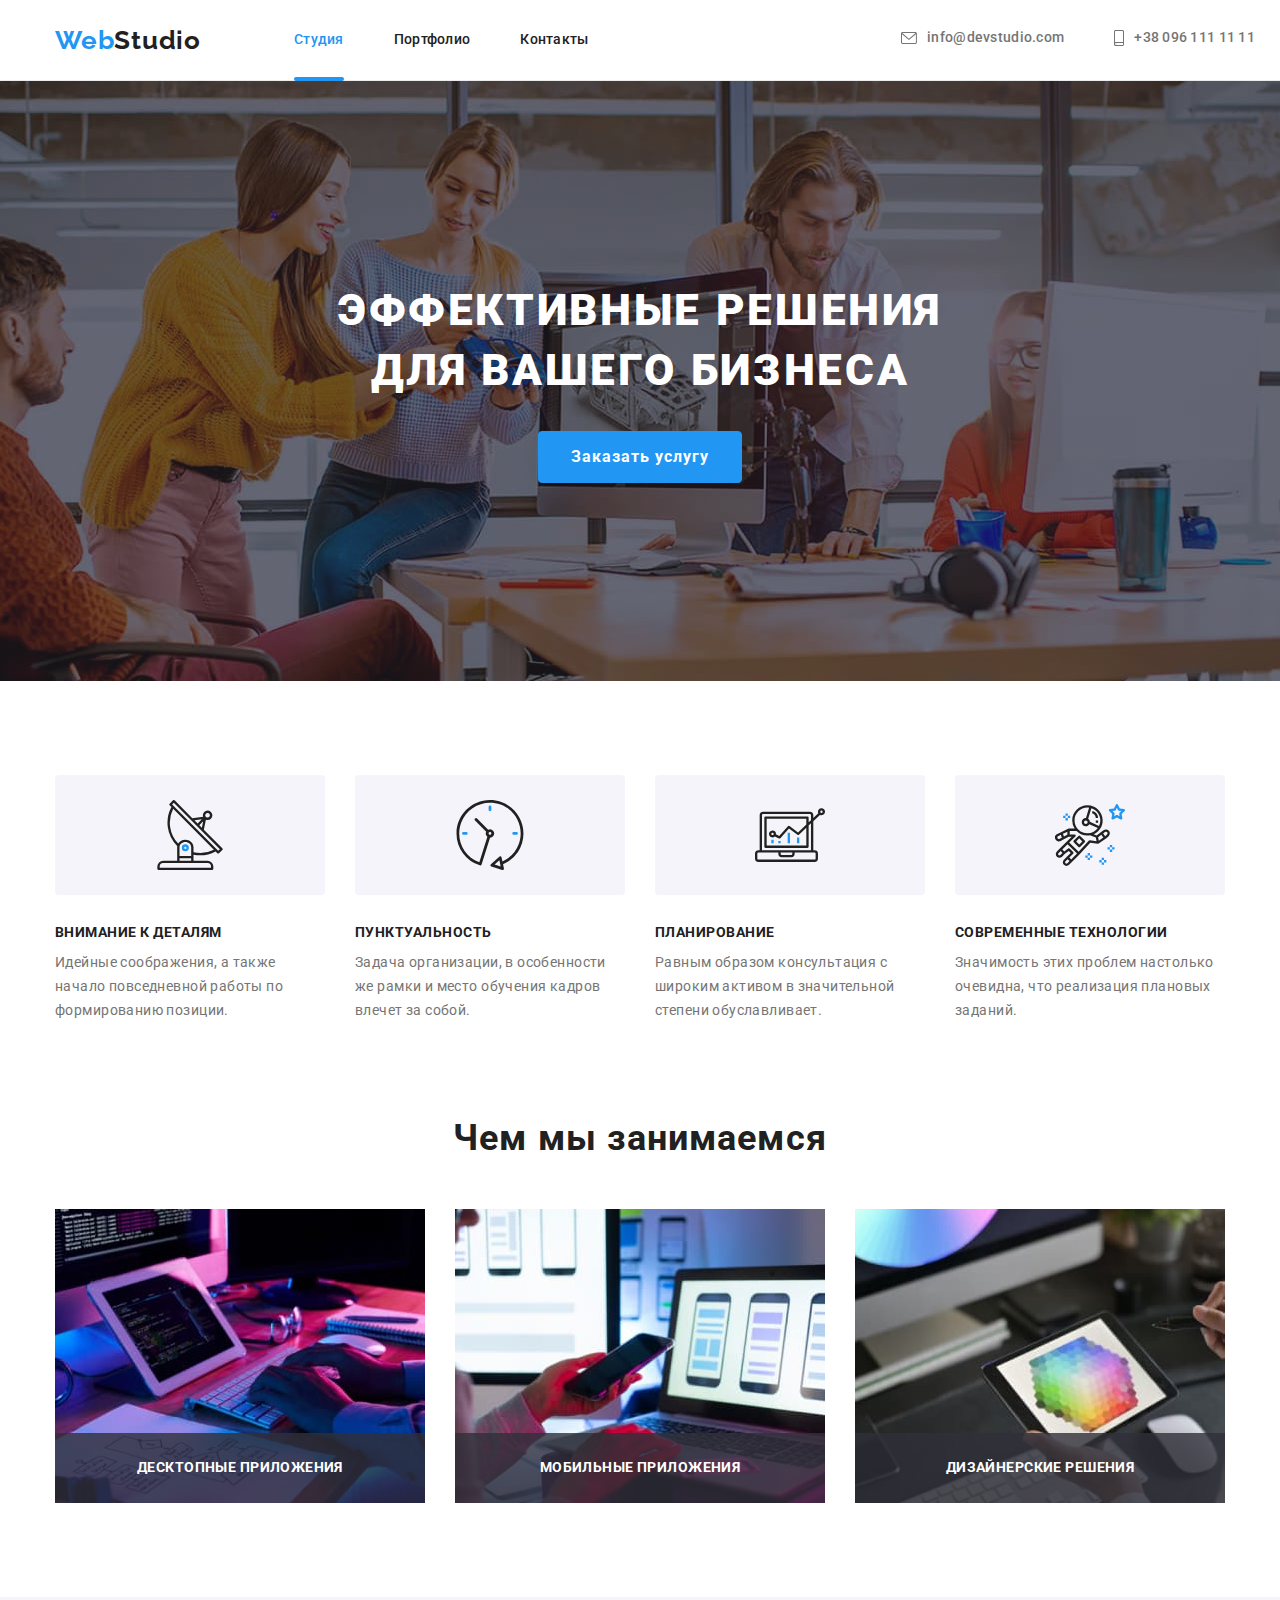
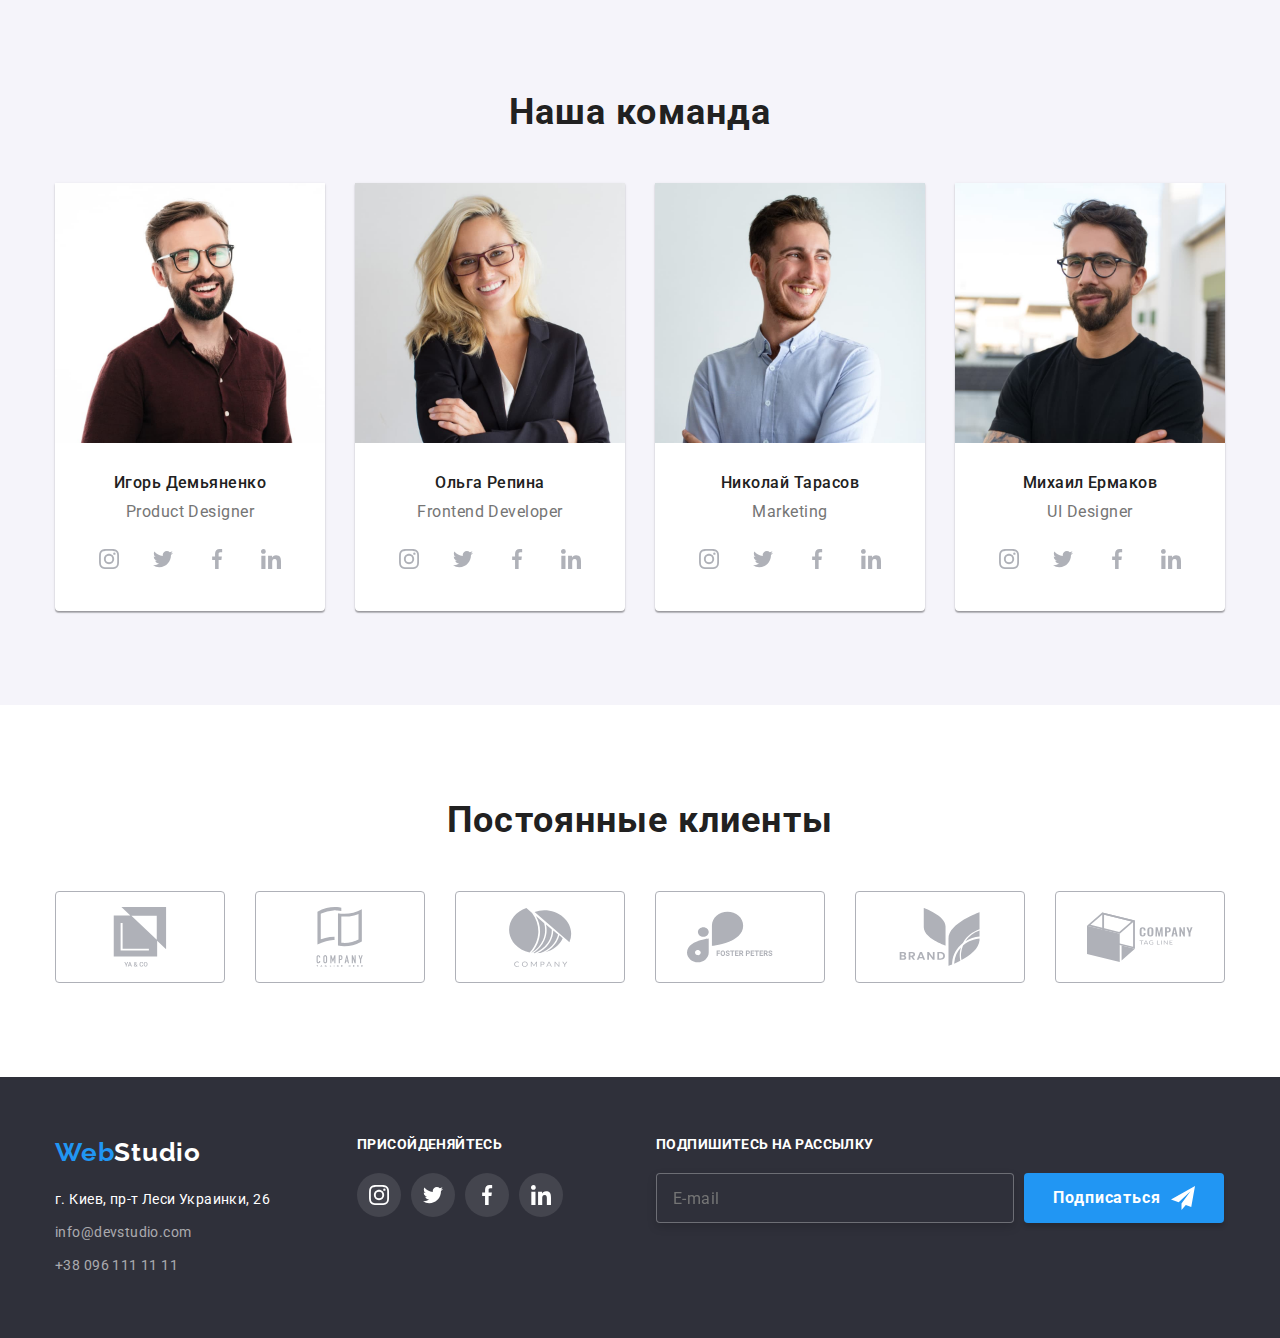
==== commit 6971aade: "Добавляет мобильное меню в разметку" ====
--- a/index.html
+++ b/index.html
@@ -16,16 +16,6 @@
     <div class="container">
     <nav class="page-header">
         <a href="./index.html" class="page-header__logo">Web<span class="page-header__accent">Studio</span></a>
-        <button type="button" class="page-header__button button" 
-        aria-controls="page-header__menu"
-        aria-expanded="false" 
-        data-menu-button>
-            <svg width="19" height="19" aria-label="Переключатель мобильного меню">
-                <use class="button__cross" href="./images/symbol-defs.svg#icon-close"></use>
-                <use class="button__menu" href="./images/symbol-defs.svg#icon-menu"></use> 
-            </svg>
-        </button>
-        <div class="page-header__menu" id="page-header__menu" data-menu>
         <ul class="site-nav">
             <li class="site-nav__item"><a href="./index.html" class="site-nav__link site-nav__link--active">Студия</a></li>
             <li class="site-nav__item"><a href="./portfolio.html" class="site-nav__link">Портфолио</a></li>
@@ -45,17 +35,55 @@
                 </svg>+38 096 111 11 11</a>
             </li>
         </ul>
-        <ul class="soc">
-            <li class="soc__item">
-                <a class="soc__link" href="">Instagram</a>
-                <a class="soc__link" href="">Twitter</a>
-                <a class="soc__link" href="">Facebook</a>
-                <a class="soc__link" href="">LinkedIn</a>
-            
-            </li>
-        </ul>
-        </div>
     </nav>
+    </div>
+    <!-- <button type="button" class="mob-menu__button button" 
+        aria-controls="mob-menu""
+        aria-expanded="false" 
+        data-menu-button>
+            <svg width="40" height="40" aria-label="Переключатель мобильного меню">
+                <use class="button__cross" href="./images/symbol-defs.svg#icon-close"></use>
+                <use class="button__menu" href="./images/symbol-defs.svg#icon-menu"></use> 
+            </svg>
+        </button> -->
+        <button type="button" class="menu-open-btn">
+            <svg width="40" height="40">
+                <use class="button__menu" href="./images/symbol-defs.svg#icon-menu"></use> 
+            </svg>
+        </button>
+    <div class="mob-menu is-hidden">
+        <div class="container">
+            <div class="mob-menu__top">
+                <button type="button" class="menu-close-btn">
+                    <svg width="40" height="40" aria-label="Переключатель мобильного меню">
+                        <use class="button__cross" href="./images/symbol-defs.svg#icon-close"></use>
+                    </svg>
+                </button>
+                <ul class="mob-menu__list">
+                    <li class="mob-menu__item"><a href="./index.html" class="mob-menu__link mob-menu__link--active">Студия</a></li>
+                    <li class="mob-menu__item"><a href="./portfolio.html" class="mob-menu__link">Портфолио</a></li>
+                    <li class="mob-menu__item"><a href="" class="mob-menu__link">Контакты</a></li>
+                </ul>
+            </div>
+            <div class="mob-menu__bottom">
+                <ul class="mob-contacts">
+                    <li class="mob-contacts__item">
+                        <a href="" class="mob-contacts__link mob-contacts__link--tel">+38 096 111 11 11</a>
+                    </li>
+                    <li class="mob-contacts__item">
+                        <a href="mailto:info@devstudio.com" class="mob-contacts__link">info@devstudio.com</a>
+                    </li>
+                </ul>
+                <ul class="mob-soc">
+                        <li class="mob-soc__item">
+                            <a class="mob-soc__link" href="">Instagram</a>
+                            <a class="mob-soc__link" href="">Twitter</a>
+                            <a class="mob-soc__link" href="">Facebook</a>
+                            <a class="mob-soc__link" href="">LinkedIn</a>
+                        </li>
+                </ul>
+            </div>   
+    </div>
     </div>
     </header>
     
@@ -174,19 +202,25 @@
             <ul class="examples">
                 <li class="examples__item">
                 <div class="examples__action">
-                    <img src="./images/img1.jpg" alt="Графики" width="370" height="294" />
+                    <img srcset="./images/img1.jpg 1x,
+                    ./images/img1-2x.jpg 2x"
+                    src="./images/img1.jpg" alt="Графики" width="370" height="294" />
                     <p class="examples__text">Десктопные приложения</p> 
                 </div>
                 </li>
                 <li class="examples__item">
                 <div class="examples__action">
-                    <img src="./images/img2.jpg" alt="Дизайн" width="370" height="294" />
+                    <img srcset="./images/img2.jpg 1x,
+                    ./images/img2-2x.jpg 2x"
+                    src="./images/img2.jpg" alt="Дизайн" width="370" height="294" />
                     <p class="examples__text">Мобильные приложения</p>
                 </div>
                 </li>
                 <li class="examples__item">
                 <div class="examples__action">
-                    <img src="./images/img3.jpg" alt="Графика" width="370" height="294" />
+                    <img srcset="./images/img3.jpg 1x,
+                    ./images/img3-2x.jpg 2x" 
+                    src="./images/img3.jpg" alt="Графика" width="370" height="294" />
                 <p class="examples__text">Дизайнерские решения</p> 
                 </div>
                 </li>
@@ -199,7 +233,24 @@
             <h2 class="section__title">Наша команда</h2>
             <ul class="command">
                 <li class="command__item">
-                    <img src="./images/photo1.jpg" alt="Игорь Демьянченко" width="270" height="260">
+                    <picture>
+                        <source 
+                        srcset="
+                        ./images/team-des-1-1x.jpg 1x,
+                        ./images/team-des-1-2x.jpg 2x"
+                        media="(min-width: 1200px)" >
+                        <source 
+                        srcset="
+                        ./images/team-tab-1-1x.jpg 1x,
+                        ./images/team-tab-1-2x.jpg 2x"
+                        media="(min-width: 768px)" >
+                        <source 
+                        srcset="
+                        ./images/team-mob-1-1x.jpg 1x,
+                        ./images/team-mob-1-2x.jpg 2x"
+                        media="(min-width: 480px)" >
+                        <img src="./images/team-mob-1-1x.jpg" alt="Игорь Демьянченко" width="450" height="460">
+                    </picture>
                     <div class="team">
                     <h3 class="team__name">Игорь Демьяненко</h3>
                     <p class="team__function">Product Designer</p>
@@ -235,7 +286,24 @@
                 </ul>
                 </li>
                 <li class="command__item">
-                    <img src="./images/photo2.jpg" alt="Ольга Репина" width="270" height="260">
+                    <picture>
+                        <source 
+                        srcset="
+                        ./images/team-des-2-1x.jpg 1x,
+                        ./images/team-des-2-2x.jpg 2x"
+                        media="(min-width: 1200px)" >
+                        <source 
+                        srcset="
+                        ./images/team-tab-2-1x.jpg 1x,
+                        ./images/team-tab-2-2x.jpg 2x"
+                        media="(min-width: 768px)" >
+                        <source 
+                        srcset="
+                        ./images/team-mob-2-1x.jpg 1x,
+                        ./images/team-mob-2-2x.jpg 2x"
+                        media="(min-width: 480px)" >
+                        <img src="./images/team-mob-2-1x.jpg" alt="Ольга Репина" width="450" height="460">
+                    </picture>
                     <div class="team">
                         <h3 class="team__name">Ольга Репина</h3>
                         <p class="team__function">Frontend Developer</p>
@@ -272,7 +340,24 @@
                     </div>
                 </li>
                 <li class="command__item">
-                    <img src="./images/photo3.jpg" alt="Николай Тарасов" width="270" height="260">
+                    <picture>
+                        <source 
+                        srcset="
+                        ./images/team-des-3-1x.jpg 1x,
+                        ./images/team-des-3-2x.jpg 2x"
+                        media="(min-width: 1200px)" >
+                        <source 
+                        srcset="
+                        ./images/team-tab-3-1x.jpg 1x,
+                        ./images/team-tab-3-2x.jpg 2x"
+                        media="(min-width: 768px)" >
+                        <source 
+                        srcset="
+                        ./images/team-mob-3-1x.jpg 1x,
+                        ./images/team-mob-3-2x.jpg 2x"
+                        media="(min-width: 480px)" >
+                        <img src="./images/team-mob-3-1x.jpg" alt="Николай Тарасов" width="450" height="460">
+                    </picture>
                     <div class="team">
                         <h3 class="team__name">Николай Тарасов</h3>
                         <p class="team__function">Marketing</p>
@@ -309,7 +394,24 @@
                     </div>
                 </li>
                 <li class="command__item">
-                    <img src="./images/photo4.jpg" alt="Михаил Ермаков" width="270" height="260">
+                    <picture>
+                        <source 
+                        srcset="
+                        ./images/team-des-4-1x.jpg 1x,
+                        ./images/team-des-4-2x.jpg 2x"
+                        media="(min-width: 1200px)" >
+                        <source 
+                        srcset="
+                        ./images/team-tab-4-1x.jpg 1x,
+                        ./images/team-tab-4-2x.jpg 2x"
+                        media="(min-width: 768px)" >
+                        <source 
+                        srcset="
+                        ./images/team-mob-4-1x.jpg 1x,
+                        ./images/team-mob-4-2x.jpg 2x"
+                        media="(min-width: 480px)" >
+                        <img src="./images/team-mob-4-1x.jpg" alt="Михаил Ермаков" width="450" height="460">
+                    </picture>
                     <div class="team">
                     <h3 class="team__name">Михаил Ермаков</h3>
                     <p class="team__function">UI Designer</p>
--- a/css/main.min.css
+++ b/css/main.min.css
@@ -1,2 +1,2 @@
-body{color:var(--primary-text-color);background-color:var(--primary-bgc-color);font-family:Roboto, sans-serif;letter-spacing:0.03em}body.modal-open{overflow:hidden}.container{width:100%;padding-left:15px;padding-right:15px;margin-left:auto;margin-right:auto}@media screen and (min-width: 480px){.container{width:480px}}@media screen and (min-width: 768px){.container{width:768px}}@media screen and (min-width: 1200px){.container{width:1200px}}h2,h3,ul{padding:0;margin:0;list-style:none}button{cursor:pointer}img{display:block;width:100%;height:auto;max-width:100%}.hero__button,.modal__button{min-width:200px;font-family:inherit;font-weight:700;font-size:16px;line-height:1.9;letter-spacing:0.06em;cursor:pointer;text-align:center;background-color:#2196F3;color:#fff;border-radius:4px;border:1px solid transparent}.features__text,.team__function,.card-set__text{font-style:normal;font-weight:400;letter-spacing:0.03em;color:#757575}.section{display:-webkit-box;display:-ms-flexbox;display:flex;padding-top:60px;padding-bottom:60px}@media screen and (min-width: 1200px){.section{padding-top:94px;padding-bottom:94px}}.section__title{margin-top:0;margin-bottom:30px;color:#212121;font-weight:700;font-size:28px;line-height:1.18;letter-spacing:0.03em;text-align:center}@media screen and (min-width: 1200px){.section__title{margin-bottom:50px;font-size:36px;line-height:1.17}}.section__title--none{display:none}.main{position:relative;border-bottom:1px solid #ECECEC}.page-header{display:-webkit-box;display:-ms-flexbox;display:flex;-webkit-box-align:center;-ms-flex-align:center;align-items:center;height:60px}@media screen and (min-width: 768px) and (max-width: 1199px){.page-header{height:80px}}@media screen and (min-width: 1200px){.page-header{width:1200px;height:80px}}.page-header__accent{color:#212121}.page-header__menu{text-align:center}@media screen and (max-width: 767px){.page-header__menu{display:none;position:absolute;padding:8px 40px 48px 40px;top:100%;left:0;width:100%;height:796px;background-color:#fff;-webkit-box-shadow:0px 4px 8px rgba(0,0,0,0.04),0px 2px 4px rgba(0,0,0,0.08),0px 1px 3px rgba(0,0,0,0.16);box-shadow:0px 4px 8px rgba(0,0,0,0.04),0px 2px 4px rgba(0,0,0,0.08),0px 1px 3px rgba(0,0,0,0.16)}.page-header__menu.is-open{display:block}}@media screen and (min-width: 768px){.page-header__menu{display:-webkit-box;display:-ms-flexbox;display:flex;height:80px}}@media screen and (min-width: 1200px){.page-header__menu{width:100%;display:-webkit-box;display:-ms-flexbox;display:flex}}.page-header__button{width:40px;height:40px;display:-webkit-inline-box;display:-ms-inline-flexbox;display:inline-flex;margin:0;margin-left:auto;padding:0;border:none;background-color:transparent;background-position:center;background-size:contain;-webkit-box-align:center;-ms-flex-align:center;align-items:center}@media screen and (min-width: 768px){.page-header__button{display:none}}.button .button__cross{display:none}.button.is-open .button__cross{display:block}.button.is-open .button__menu{display:none}.page-header__icon{width:19px;height:19px}.page-header__logo{color:#2196F3;font-family:Raleway, sans-serif;font-weight:700;font-size:26px;line-height:1.19;letter-spacing:0.03em;text-decoration:none}@media screen and (min-width: 480px) and (max-width: 1199px){.page-header__logo{font-size:24px;line-height:1.17}}.site-nav{display:-webkit-box;display:-ms-flexbox;display:flex}@media screen and (max-width: 767px){.site-nav{display:block;text-align:start}}@media screen and (min-width: 768px){.site-nav{margin-left:88px}}@media screen and (min-width: 1200px){.site-nav{margin-left:93px}}@media screen and (min-width: 768px){.site-nav__item{margin-left:50px}}.site-nav__item:first-child{margin-left:0px}.site-nav__link{display:block;padding-top:32px;padding-bottom:32px;color:#212121;font-weight:500;font-size:14px;line-height:1.14;letter-spacing:0.02em;text-decoration:none;-webkit-transition:color 250ms cubic-bezier(0.4, 0, 0.2, 1);transition:color 250ms cubic-bezier(0.4, 0, 0.2, 1)}@media screen and (max-width: 767px){.site-nav__link{padding-bottom:0px}}.site-nav__link:hover,.site-nav__link:focus{color:#2196F3}@media screen and (max-width: 767px){.site-nav__link{font-size:40px;line-height:1.17}}.site-nav__link--active{position:relative;font-weight:500;font-size:14px;line-height:1.14;letter-spacing:0.02em;text-decoration:none;color:#2196F3}@media screen and (max-width: 767px){.site-nav__link--active{font-size:40px;line-height:1.17}}.site-nav__link--active::before{position:absolute;content:"";bottom:-1px;width:100%;height:4px;border-radius:2px;background-color:#2196F3}@media screen and (max-width: 767px){.site-nav__link--active::before{display:none}}.contacts{display:block;-webkit-box-align:center;-ms-flex-align:center;align-items:center}@media screen and (max-width: 767px){.contacts{display:-webkit-box;display:-ms-flexbox;display:flex;-ms-flex-wrap:wrap;flex-wrap:wrap;-webkit-box-orient:vertical;-webkit-box-direction:reverse;-ms-flex-direction:column-reverse;flex-direction:column-reverse;-ms-flex-line-pack:start;align-content:flex-start;-webkit-box-align:start;-ms-flex-align:start;align-items:flex-start;margin-top:270px}}@media screen and (min-width: 768px) and (max-width: 1199px){.contacts{margin-top:21px;margin-bottom:21px;margin-right:15px;margin-left:21px}}@media screen and (min-width: 1200px){.contacts{display:-webkit-box;display:-ms-flexbox;display:flex;margin-left:auto}}@media screen and (max-width: 767px){.contacts__item{margin-top:32px}}@media screen and (min-width: 768px) and (max-width: 1199px){.contacts__item{margin-bottom:10px;margin-left:50px}.contacts__item:last-child{margin-bottom:0px;margin-left:40px}}@media screen and (min-width: 1200px){.contacts__item{margin-left:50px}.contacts__item:first-child{margin-left:0px}}.contacts__link{display:-webkit-inline-box;display:-ms-inline-flexbox;display:inline-flex;color:#757575;background-color:#fff;font-weight:500;font-size:14px;line-height:1.14;letter-spacing:0.02em;text-decoration:none}.contacts__link:hover,.contacts__link:focus{display:-webkit-box;display:-ms-flexbox;display:flex;color:#2196F3}@media screen and (max-width: 767px){.contacts__link{font-size:24px;line-height:1.17}}@media screen and (max-width: 767px){.contacts__link--tel{font-weight:500;font-size:34px;line-height:1.18;letter-spacing:0.02em;color:#2196F3}}.contacts__icon{display:-webkit-inline-box;display:-ms-inline-flexbox;display:inline-flex;-webkit-box-align:center;-ms-flex-align:center;align-items:center;margin-right:10px;fill:currentColor}@media screen and (max-width: 767px){.contacts__icon{display:none}}.soc{display:-webkit-box;display:-ms-flexbox;display:flex;-webkit-box-align:center;-ms-flex-align:center;align-items:center;margin-top:64px}@media screen and (min-width: 768px){.soc{display:none}}@media screen and (min-width: 768px){.soc__item{display:none}}.soc__link{padding-left:10px;padding-right:10px;font-weight:500;font-size:18px;line-height:1.22;letter-spacing:0.02em;text-decoration:none;color:#2196F3;border-right:1px solid rgba(33,33,33,0.2);-webkit-transform:rotate(90deg);transform:rotate(90deg)}.soc__link:last-child{border:none}.hero{text-align:center;padding-top:118px;padding-bottom:118px}@media screen and (min-width: 1200px){.hero{padding-top:200px;padding-bottom:200px}}.hero__title{margin-top:0;margin-bottom:30px;color:#fff;font-weight:900;font-size:26px;line-height:1.62;letter-spacing:0.06em;text-transform:uppercase}@media screen and (min-width: 1200px){.hero__title{font-size:44px;line-height:1.36}}.hero__button{padding:10px 32px;border-color:#2196F3;-webkit-transition:color 250ms cubic-bezier(0.4, 0, 0.2, 1);transition:color 250ms cubic-bezier(0.4, 0, 0.2, 1)}.overlay{max-width:1600px;height:400px;margin-left:auto;margin-right:auto;background-image:-webkit-gradient(linear, left top, right top, from(rgba(47,48,58,0.4)), to(rgba(47,48,58,0.4))),url("../images/img.jpg");background-image:linear-gradient(to right, rgba(47,48,58,0.4), rgba(47,48,58,0.4)),url("../images/img.jpg");background-color:#C4C4C4;background-repeat:no-repeat;background-position:center}@media screen and (min-width: 1200px){.overlay{height:600px}}.backdrop{position:fixed;top:0;left:0;width:100%;height:100%;background-color:rgba(0,0,0,0.2);opacity:1;-webkit-transition:opacity 250ms cubic-bezier(0.4, 0, 0.2, 1);transition:opacity 250ms cubic-bezier(0.4, 0, 0.2, 1);overflow-y:scroll}@media screen and (min-width: 1200px){.backdrop{overflow-y:none}}.backdrop.is-hidden{opacity:0;pointer-events:none;visibility:hidden}.backdrop.is-hidden .modal{-webkit-transform:translate(-50%, -50%) scale(1.1);transform:translate(-50%, -50%) scale(1.1)}.modal{position:absolute;top:50%;left:50%;width:450px;height:609px;padding:40px;background-color:#FFFFFF;-webkit-box-shadow:0px 1px 3px rgba(0,0,0,0.12),0px 1px 1px rgba(0,0,0,0.14),0px 2px 1px rgba(0,0,0,0.2);box-shadow:0px 1px 3px rgba(0,0,0,0.12),0px 1px 1px rgba(0,0,0,0.14),0px 2px 1px rgba(0,0,0,0.2);border-radius:4px;-webkit-transform:translate(-50%, -50%) scale(1);transform:translate(-50%, -50%) scale(1);-webkit-transition:-webkit-transform 250ms cubic-bezier(0.4, 0, 0.2, 1);transition:-webkit-transform 250ms cubic-bezier(0.4, 0, 0.2, 1);transition:transform 250ms cubic-bezier(0.4, 0, 0.2, 1);transition:transform 250ms cubic-bezier(0.4, 0, 0.2, 1), -webkit-transform 250ms cubic-bezier(0.4, 0, 0.2, 1)}@media screen and (min-width: 1200px){.modal{width:528px;height:581px}}.modal__form{max-width:528px}.modal__title{margin:0;padding-bottom:12px;font-style:normal;font-weight:700;font-size:20px;line-height:1.50;text-align:center;letter-spacing:0.03em;color:#212121}@media screen and (min-width: 1200px){.modal__title{font-size:20px;line-height:1.15}}.modal__field{display:-webkit-box;display:-ms-flexbox;display:flex;-webkit-box-orient:vertical;-webkit-box-direction:normal;-ms-flex-direction:column;flex-direction:column}.modal-user{width:370px;height:58px;margin-bottom:10px}@media screen and (min-width: 1200px){.modal-user{width:448px}}.user{position:relative;display:block;text-align:start;margin-bottom:10px;font-style:normal;font-weight:400;font-size:12px;line-height:1.16;letter-spacing:0.01em;color:#757575}.user:focus-within>.user__icon{fill:#2196F3}.user__input{width:100%;height:40px;margin-top:4px;padding-left:42px;border:1px solid rgba(33,33,33,0.2);border-radius:4px;-webkit-transition:border 250ms cubic-bezier(0.4, 0, 0.2, 1);transition:border 250ms cubic-bezier(0.4, 0, 0.2, 1)}.user__input:focus,.user__input:hover{outline:none;border:1px solid #2196F3}.user__icon{position:absolute;top:70%;left:15px;-webkit-transform:translateY(-70%);transform:translateY(-70%);-webkit-transition:fill 250ms cubic-bezier(0.4, 0, 0.2, 1);transition:fill 250ms cubic-bezier(0.4, 0, 0.2, 1)}.user--comment{margin-bottom:4px}.user__texterea{resize:none;height:120px;padding:12px 16px;margin-bottom:20px;border:1px solid rgba(33,33,33,0.2);border-radius:4px}.user__texterea::-webkit-input-placeholder{font-style:normal;font-weight:400;font-size:14px;line-height:1.14;letter-spacing:0.01em;color:rgba(117,117,117,0.5)}.user__texterea:-ms-input-placeholder{font-style:normal;font-weight:400;font-size:14px;line-height:1.14;letter-spacing:0.01em;color:rgba(117,117,117,0.5)}.user__texterea::-ms-input-placeholder{font-style:normal;font-weight:400;font-size:14px;line-height:1.14;letter-spacing:0.01em;color:rgba(117,117,117,0.5)}.user__texterea::placeholder{font-style:normal;font-weight:400;font-size:14px;line-height:1.14;letter-spacing:0.01em;color:rgba(117,117,117,0.5)}@media screen and (min-width: 1200px){.user__texterea::-webkit-input-placeholder{font-size:12px;line-height:1.16}.user__texterea:-ms-input-placeholder{font-size:12px;line-height:1.16}.user__texterea::-ms-input-placeholder{font-size:12px;line-height:1.16}.user__texterea::placeholder{font-size:12px;line-height:1.16}}.checkbox{display:-webkit-box;display:-ms-flexbox;display:flex;-webkit-box-align:center;-ms-flex-align:center;align-items:center;-webkit-box-pack:center;-ms-flex-pack:center;justify-content:center;text-align:center;padding-top:4px;margin:0;font-size:12px;line-height:1.71;letter-spacing:0.03em}@media screen and (min-width: 1200px){.checkbox{font-size:14px;line-height:1.16}}.checkbox__input{position:absolute;width:1px;height:1px;margin:-1px;border:0;padding:0;overflow:hidden;clip:rect(0 0 0 0)}.checkbox__input:checked+.checkbox__box{background-color:#2196F3;border-color:#2196F3}.checkbox__icon{fill:transparent}.checkbox__box{display:-webkit-box;display:-ms-flexbox;display:flex;-webkit-box-align:center;-ms-flex-align:center;align-items:center;-webkit-box-pack:center;-ms-flex-pack:center;justify-content:center;width:16px;height:15px;margin-right:9px;border:2px solid #212121;border-radius:3px}.checkbox__input:checked+.checkbox .checkbox__icon{fill:#fff;border:0.2px solid #FFFFFF}.checkbox__link{color:#2196F3;margin-left:2px}.modal__button{margin-top:30px;padding:10px 55px;-webkit-box-shadow:0px 4px 4px rgba(0,0,0,0.15);box-shadow:0px 4px 4px rgba(0,0,0,0.15);-webkit-transition:background-color 250ms cubic-bezier(0.4, 0, 0.2, 1);transition:background-color 250ms cubic-bezier(0.4, 0, 0.2, 1)}.modal__button:hover,.modal__button:focus{background-color:#188CE8}.modal-close{position:absolute;top:15px;right:15px;width:30px;height:30px;padding:0;background-color:#FFFFFF;border:1px solid rgba(0,0,0,0.1);border-radius:15px;cursor:pointer}.modal-close:focus-within>.modal-close__icon,.modal-close:hover>.modal-close__icon{fill:#2196F3}.modal-close__icon{display:block;background-repeat:no-repeat;background-size:contain;background-position:center;margin-left:5px;-webkit-transition:fill 250ms cubic-bezier(0.4, 0, 0.2, 1);transition:fill 250ms cubic-bezier(0.4, 0, 0.2, 1)}.features{display:-webkit-box;display:-ms-flexbox;display:flex;-ms-flex-wrap:wrap;flex-wrap:wrap;gap:30px}.features__item{width:100%;border-radius:4px}@media screen and (min-width: 768px){.features__item{width:calc((100% - 30px) / 2)}}@media screen and (min-width: 1200px){.features__item{width:calc((100% - 90px) / 4)}}.features__name{margin-top:0;margin-bottom:10px;color:#212121;font-weight:700;font-size:14px;line-height:1.14;text-transform:uppercase;text-align:center}@media screen and (min-width: 768px){.features__name{text-align:start}}.features__text{margin-top:0;margin-bottom:0;font-size:14px;line-height:1.71}.features__icon{display:-webkit-box;display:-ms-flexbox;display:flex;-webkit-box-align:center;-ms-flex-align:center;align-items:center;-webkit-box-pack:center;-ms-flex-pack:center;justify-content:center;height:120px;border-radius:4px;margin-bottom:30px;background-color:#F5F4FA}.section--examples{padding-top:0}@media screen and (max-width: 1199px){.section--examples{display:none}}.examples{display:-webkit-box;display:-ms-flexbox;display:flex}.examples__item{margin-left:30px}.examples__item:first-child{margin-left:0}.examples__action{position:relative;display:-webkit-box;display:-ms-flexbox;display:flex}.examples__text{position:absolute;bottom:0;right:0;display:-webkit-box;display:-ms-flexbox;display:flex;-webkit-box-align:center;-ms-flex-align:center;align-items:center;-webkit-box-pack:center;-ms-flex-pack:center;justify-content:center;margin:0;width:100%;height:70px;font-weight:700;font-size:14px;line-height:1.14;text-align:center;letter-spacing:0.03em;text-transform:uppercase;color:#fff;background-color:rgba(47,48,58,0.8)}.section--command{background-color:#F5F4FA}.command{display:-webkit-box;display:-ms-flexbox;display:flex;-ms-flex-wrap:wrap;flex-wrap:wrap;gap:30px}@media screen and (min-width: 768px){.command{-webkit-box-pack:center;-ms-flex-pack:center;justify-content:center;-webkit-box-align:center;-ms-flex-align:center;align-items:center}}.command__item{-webkit-box-sizing:border-box;box-sizing:border-box;border-radius:0px 0px 4px 4px;-webkit-box-shadow:0px 1px 3px rgba(0,0,0,0.12),0px 1px 1px rgba(0,0,0,0.14),0px 2px 1px rgba(0,0,0,0.2);box-shadow:0px 1px 3px rgba(0,0,0,0.12),0px 1px 1px rgba(0,0,0,0.14),0px 2px 1px rgba(0,0,0,0.2);background-color:#fff;width:100%}@media screen and (min-width: 768px){.command__item{width:calc((100% - 30px) / 2)}}@media screen and (min-width: 1200px){.command__item{width:calc((100% - 90px) / 4)}}.team{padding-top:30px;padding-bottom:30px}.team__name{margin-top:0;margin-bottom:0px;padding-bottom:10px;color:#212121;font-weight:500;font-size:16px;line-height:1.19;text-align:center}.team__function{margin-top:0;margin-bottom:0px;font-size:16px;line-height:1.19;text-align:center}.command-social{display:-webkit-box;display:-ms-flexbox;display:flex;-webkit-box-pack:center;-ms-flex-pack:center;justify-content:center;margin-top:16px}.command-social__item{margin-left:10px}.command-social__item:first-child{margin-left:0}.command-social__link{display:-webkit-box;display:-ms-flexbox;display:flex;-webkit-box-align:center;-ms-flex-align:center;align-items:center;-webkit-box-pack:center;-ms-flex-pack:center;justify-content:center;width:44px;height:44px;border-radius:50%;fill:#AFB1B8;-webkit-transition:background-color 250ms cubic-bezier(0.4, 0, 0.2, 1),fill 250ms cubic-bezier(0.4, 0, 0.2, 1);transition:background-color 250ms cubic-bezier(0.4, 0, 0.2, 1),fill 250ms cubic-bezier(0.4, 0, 0.2, 1)}.command-social__link:hover,.command-social__link:focus{fill:#fff;background-color:#2196F3}.clients{display:-webkit-box;display:-ms-flexbox;display:flex;-ms-flex-wrap:wrap;flex-wrap:wrap;-webkit-box-pack:center;-ms-flex-pack:center;justify-content:center;-webkit-box-align:center;-ms-flex-align:center;align-items:center;gap:30px}.clients__item{display:-webkit-box;display:-ms-flexbox;display:flex;cursor:pointer;fill:#AFB1B8;width:calc((100% - 30px) / 2)}@media screen and (min-width: 768px){.clients__item{width:calc((100% - 60px) / 3)}}@media screen and (min-width: 1200px){.clients__item{width:calc((100% - 150px) / 6)}}.clients__link{display:-webkit-box;display:-ms-flexbox;display:flex;-webkit-box-align:center;-ms-flex-align:center;align-items:center;-webkit-box-pack:center;-ms-flex-pack:center;justify-content:center;height:92px;border:1px solid #AFB1B8;border-radius:4px;-webkit-transition:border-color 250ms cubic-bezier(0.4, 0, 0.2, 1),fill 250ms cubic-bezier(0.4, 0, 0.2, 1);transition:border-color 250ms cubic-bezier(0.4, 0, 0.2, 1),fill 250ms cubic-bezier(0.4, 0, 0.2, 1)}.clients__link:hover,.clients__link:focus{fill:#2196F3;border-color:#2196F3}@media screen and (max-width: 767px){.clients__link{width:210px}}@media screen and (min-width: 768px){.clients__link{width:226px}}@media screen and (min-width: 1200px){.clients__link{width:170px}}.clients__icon{width:106px;height:60px}.container--footer{display:block}@media screen and (min-width: 768px){.container--footer{display:-webkit-box;display:-ms-flexbox;display:flex;-ms-flex-wrap:wrap;flex-wrap:wrap}}@media screen and (min-width: 1200px){.container--footer{-ms-flex-wrap:nowrap;flex-wrap:nowrap}}.footer{display:-webkit-box;display:-ms-flexbox;display:flex;padding-top:60px;padding-bottom:60px;background-color:#2F303A}.footer__contacts{display:block;-webkit-box-pack:center;-ms-flex-pack:center;justify-content:center;-webkit-box-align:center;-ms-flex-align:center;align-items:center;text-align:center}@media screen and (min-width: 768px){.footer__contacts{width:232px;margin-left:76px}}@media screen and (min-width: 1200px){.footer__contacts{margin-left:0;text-align:start}}.footer__address{margin-bottom:9px;margin-top:20px;color:#fff;font-style:normal;font-size:14px;line-height:1.71;letter-spacing:0.03em}.footer__accent{color:#fff}.footer__nav{display:block}@media screen and (min-width: 768px){.footer__nav{display:-webkit-box;display:-ms-flexbox;display:flex;-ms-flex-wrap:wrap;flex-wrap:wrap;-webkit-box-pack:center;-ms-flex-pack:center;justify-content:center;text-align:center;-webkit-box-align:center;-ms-flex-align:center;align-items:center}}@media screen and (min-width: 1200px){.footer__nav{-webkit-box-pack:start;-ms-flex-pack:start;justify-content:flex-start}}.footer__link{display:-webkit-box;display:-ms-flexbox;display:flex;-webkit-box-pack:center;-ms-flex-pack:center;justify-content:center;color:rgba(255,255,255,0.6);font-style:normal;font-size:14px;line-height:1.71;letter-spacing:0.03em;text-decoration:none;-webkit-transition:color 250ms cubic-bezier(0.4, 0, 0.2, 1);transition:color 250ms cubic-bezier(0.4, 0, 0.2, 1)}.footer__link:hover,.footer__link:focus{color:#2196F3;text-decoration:none}.footer__link--mail{margin-bottom:9px}.social{display:-webkit-box;display:-ms-flexbox;display:flex;-ms-flex-wrap:wrap;flex-wrap:wrap;-webkit-box-pack:center;-ms-flex-pack:center;justify-content:center;-webkit-box-align:center;-ms-flex-align:center;align-items:center;text-align:center;margin-top:60px}@media screen and (min-width: 768px){.social{margin-top:0;margin-left:165px;-webkit-box-orient:vertical;-webkit-box-direction:normal;-ms-flex-direction:column;flex-direction:column;-webkit-box-pack:start;-ms-flex-pack:start;justify-content:flex-start}}.social__title{margin:0;padding-top:10px;padding-bottom:20px;-webkit-box-pack:center;-ms-flex-pack:center;justify-content:center;font-weight:700;font-size:14px;line-height:1.14;letter-spacing:0.03em;text-transform:uppercase;color:#fff}@media screen and (max-width: 767px){.social__title{text-align:center}}@media screen and (min-width: 768px){.social__title{text-align:center}}@media screen and (min-width: 1200px){.social__title{text-align:start}}.social__list{display:-webkit-box;display:-ms-flexbox;display:flex;margin:0}@media screen and (max-width: 767px){.social__list{width:450px;-webkit-box-pack:center;-ms-flex-pack:center;justify-content:center}}@media screen and (min-width: 1200px){.social__list{width:206px}}.social__item{margin-left:10px}.social__item:first-child{margin-left:0}.social__link{display:-webkit-box;display:-ms-flexbox;display:flex;-webkit-box-align:center;-ms-flex-align:center;align-items:center;-webkit-box-pack:center;-ms-flex-pack:center;justify-content:center;width:44px;height:44px;border-radius:50%;fill:#fff;background-color:rgba(255,255,255,0.1);-webkit-transition:background-color 250ms cubic-bezier(0.4, 0, 0.2, 1);transition:background-color 250ms cubic-bezier(0.4, 0, 0.2, 1)}.social__link:hover,.social__link:focus{background-color:#2196F3}.sub{display:-webkit-box;display:-ms-flexbox;display:flex;-webkit-box-orient:vertical;-webkit-box-direction:normal;-ms-flex-direction:column;flex-direction:column;-ms-flex-wrap:wrap;flex-wrap:wrap;-webkit-box-pack:center;-ms-flex-pack:center;justify-content:center;-webkit-box-align:center;-ms-flex-align:center;align-items:center;text-align:center;margin-top:60px}@media screen and (min-width: 768px){.sub{-webkit-box-orient:vertical;-webkit-box-direction:normal;-ms-flex-direction:column;flex-direction:column;margin-left:166px}}@media screen and (min-width: 1200px){.sub{display:inline-block;-ms-flex-wrap:nowrap;flex-wrap:nowrap;margin-left:93px;margin-top:0}}.sub__group{display:-webkit-box;display:-ms-flexbox;display:flex;-webkit-box-orient:vertical;-webkit-box-direction:normal;-ms-flex-direction:column;flex-direction:column;-webkit-box-align:center;-ms-flex-align:center;align-items:center}@media screen and (min-width: 1200px){.sub__group{margin-left:0;-webkit-box-orient:horizontal;-webkit-box-direction:normal;-ms-flex-direction:row;flex-direction:row}}.sub__title{margin:0;margin-top:50px;padding-top:10px;padding-bottom:20px;-webkit-box-pack:center;-ms-flex-pack:center;justify-content:center;-ms-flex-wrap:nowrap;flex-wrap:nowrap;text-align:center;font-weight:700;font-size:14px;line-height:1.14;letter-spacing:0.03em;text-transform:uppercase;color:#fff}@media screen and (min-width: 768px){.sub__title{margin-top:0}}@media screen and (min-width: 1200px){.sub__title{margin-top:0;text-align:start}}.sub__input{display:-webkit-box;display:-ms-flexbox;display:flex;-webkit-box-align:center;-ms-flex-align:center;align-items:center;height:50px;padding-left:16px;font-style:normal;font-weight:400;font-size:16px;line-height:1.25;letter-spacing:0.03em;color:rgba(255,255,255,0.6);background-color:#2F303A;border:1px solid rgba(255,255,255,0.3);-webkit-filter:drop-shadow(0px 4px 4px rgba(0,0,0,0.15));filter:drop-shadow(0px 4px 4px rgba(0,0,0,0.15));border-radius:4px}@media screen and (min-width: 480px){.sub__input{width:450px}}@media screen and (min-width: 1200px){.sub__input{width:358px}}.sub__button{display:-webkit-box;display:-ms-flexbox;display:flex;-webkit-box-align:center;-ms-flex-align:center;align-items:center;-webkit-box-pack:center;-ms-flex-pack:center;justify-content:center;text-align:center;width:200px;height:50px;margin-top:20px;font-style:normal;font-weight:700;font-size:16px;line-height:1.88;letter-spacing:0.06em;cursor:pointer;color:#fff;background-color:#2196F3;-webkit-box-shadow:0px 4px 4px rgba(0,0,0,0.15);box-shadow:0px 4px 4px rgba(0,0,0,0.15);border-radius:4px;border:1px solid transparent}@media screen and (min-width: 768px){.sub__button{margin-top:20px}}@media screen and (min-width: 1200px){.sub__button{margin-top:0;margin-left:10px}}.sub__send{display:-webkit-box;display:-ms-flexbox;display:flex;margin-left:10px;fill:#fff}.card-set{display:-webkit-box;display:-ms-flexbox;display:flex;-ms-flex-wrap:wrap;flex-wrap:wrap;gap:30px}.card-set__elements{width:100%;border:1px solid #EEEEEE;-webkit-transition:-webkit-box-shadow 250ms var(--timing-function);transition:-webkit-box-shadow 250ms var(--timing-function);transition:box-shadow 250ms var(--timing-function);transition:box-shadow 250ms var(--timing-function), -webkit-box-shadow 250ms var(--timing-function)}.card-set__elements:hover{-webkit-box-shadow:0px 1px 1px rgba(0,0,0,0.12),0px 4px 4px rgba(0,0,0,0.06),1px 4px 6px rgba(0,0,0,0.16);box-shadow:0px 1px 1px rgba(0,0,0,0.12),0px 4px 4px rgba(0,0,0,0.06),1px 4px 6px rgba(0,0,0,0.16)}@media screen and (min-width: 768px){.card-set__elements{width:calc((100% - 30px) / 2)}}@media screen and (min-width: 1200px){.card-set__elements{width:calc((100% - 60px) / 3)}}.card-set__meta{padding:20px 24px}.card-set__title{margin-top:0;margin-bottom:0px;padding-bottom:4px;color:#212121;font-weight:700;font-size:18px;line-height:2;letter-spacing:0.06em}.card-set__text{margin-top:0;margin-bottom:0;font-size:16px;line-height:1.88}.foto{position:relative;overflow:hidden;-webkit-transition:background-color 250ms cubic-bezier(0.4, 0, 0.2, 1);transition:background-color 250ms cubic-bezier(0.4, 0, 0.2, 1)}.foto__overlay{position:absolute;top:0;left:0;width:100%;height:100%;opacity:0;-webkit-transform:translateY(100%);transform:translateY(100%);-webkit-transition:opacity 250ms cubic-bezier(0.4, 0, 0.2, 1),-webkit-transform 250ms cubic-bezier(0.4, 0, 0.2, 1);transition:opacity 250ms cubic-bezier(0.4, 0, 0.2, 1),-webkit-transform 250ms cubic-bezier(0.4, 0, 0.2, 1);transition:transform 250ms cubic-bezier(0.4, 0, 0.2, 1),opacity 250ms cubic-bezier(0.4, 0, 0.2, 1);transition:transform 250ms cubic-bezier(0.4, 0, 0.2, 1),opacity 250ms cubic-bezier(0.4, 0, 0.2, 1),-webkit-transform 250ms cubic-bezier(0.4, 0, 0.2, 1);background-color:rgba(33,150,243,0.9)}.foto:hover .foto__overlay{-webkit-transform:translateY(0);transform:translateY(0);opacity:1}.foto__text{position:absolute;top:50%;left:50%;-webkit-transform:translate(-50%, -50%);transform:translate(-50%, -50%);width:320px;font-weight:400;font-size:18px;line-height:1.56;letter-spacing:0.03em;color:#FFFFFF}@media screen and (max-width: 767px){.section--gallery{min-width:480px}}.buttons{display:-webkit-box;display:-ms-flexbox;display:flex;-ms-flex-wrap:wrap;flex-wrap:wrap}@media screen and (min-width: 768px){.buttons{display:-webkit-box;display:-ms-flexbox;display:flex;-webkit-box-align:center;-ms-flex-align:center;align-items:center;-webkit-box-pack:center;-ms-flex-pack:center;justify-content:center;margin-bottom:30px;margin-left:0}}@media screen and (min-width: 1200px){.buttons{margin-bottom:50px}}.buttons__item{margin-left:8px;margin-bottom:15px}@media screen and (min-width: 768px){.buttons__item{margin-bottom:0px}.buttons__item:first-child{margin-left:0}}.buttons__link{padding:6px 22px;color:#212121;background-color:#F5F4FA;border-color:transparent;font-family:inherit;font-weight:500;font-size:16px;line-height:1.62;text-align:center;letter-spacing:0.03em;cursor:pointer;border-radius:4px;-webkit-transition:color 250ms cubic-bezier(0.4, 0, 0.2, 1),background-color 250ms cubic-bezier(0.4, 0, 0.2, 1),-webkit-box-shadow 250ms cubic-bezier(0.4, 0, 0.2, 1);transition:color 250ms cubic-bezier(0.4, 0, 0.2, 1),background-color 250ms cubic-bezier(0.4, 0, 0.2, 1),-webkit-box-shadow 250ms cubic-bezier(0.4, 0, 0.2, 1);transition:color 250ms cubic-bezier(0.4, 0, 0.2, 1),background-color 250ms cubic-bezier(0.4, 0, 0.2, 1),box-shadow 250ms cubic-bezier(0.4, 0, 0.2, 1);transition:color 250ms cubic-bezier(0.4, 0, 0.2, 1),background-color 250ms cubic-bezier(0.4, 0, 0.2, 1),box-shadow 250ms cubic-bezier(0.4, 0, 0.2, 1),-webkit-box-shadow 250ms cubic-bezier(0.4, 0, 0.2, 1)}.buttons__link:hover,.buttons__link:focus{color:#fff;background-color:#2196F3;-webkit-box-shadow:0px 3px 1px rgba(0,0,0,0.1),0px 1px 2px rgba(0,0,0,0.08),0px 2px 2px rgba(0,0,0,0.12);box-shadow:0px 3px 1px rgba(0,0,0,0.1),0px 1px 2px rgba(0,0,0,0.08),0px 2px 2px rgba(0,0,0,0.12)}
+body{color:var(--primary-text-color);background-color:var(--primary-bgc-color);font-family:Roboto, sans-serif;letter-spacing:0.03em}body.modal-open{overflow:hidden}.container{width:100%;padding-left:15px;padding-right:15px;margin-left:auto;margin-right:auto}@media screen and (min-width: 480px){.container{width:480px}}@media screen and (min-width: 768px){.container{width:768px}}@media screen and (min-width: 1200px){.container{width:1200px}}h2,h3,ul{padding:0;margin:0;list-style:none}button{cursor:pointer}img{display:block;width:100%;height:auto;max-width:100%}.hero__button,.modal__button{min-width:200px;font-family:inherit;font-weight:700;font-size:16px;line-height:1.9;letter-spacing:0.06em;cursor:pointer;text-align:center;background-color:#2196F3;color:#fff;border-radius:4px;border:1px solid transparent}.features__text,.team__function,.card-set__text{font-style:normal;font-weight:400;letter-spacing:0.03em;color:#757575}.section{display:-webkit-box;display:-ms-flexbox;display:flex;padding-top:60px;padding-bottom:60px}@media screen and (min-width: 1200px){.section{padding-top:94px;padding-bottom:94px}}.section__title{margin-top:0;margin-bottom:30px;color:#212121;font-weight:700;font-size:28px;line-height:1.18;letter-spacing:0.03em;text-align:center}@media screen and (min-width: 1200px){.section__title{margin-bottom:50px;font-size:36px;line-height:1.17}}.section__title--none{display:none}.main{border-bottom:1px solid #ECECEC}.page-header{display:-webkit-box;display:-ms-flexbox;display:flex;-webkit-box-align:center;-ms-flex-align:center;align-items:center;height:60px}@media screen and (min-width: 768px) and (max-width: 1199px){.page-header{height:80px}}@media screen and (min-width: 1200px){.page-header{width:1200px;height:80px}}.page-header__accent{color:#212121}.page-header__logo{color:#2196F3;font-family:Raleway, sans-serif;font-weight:700;font-size:26px;line-height:1.19;letter-spacing:0.03em;text-decoration:none}@media screen and (min-width: 480px) and (max-width: 1199px){.page-header__logo{font-size:24px;line-height:1.17}}.site-nav{display:none}@media screen and (min-width: 768px){.site-nav{display:-webkit-box;display:-ms-flexbox;display:flex;margin-left:88px}}@media screen and (min-width: 1200px){.site-nav{margin-left:93px}}@media screen and (min-width: 768px){.site-nav__item{margin-left:50px}}.site-nav__item:first-child{margin-left:0px}.site-nav__link{display:block;padding-top:32px;padding-bottom:32px;color:#212121;font-weight:500;font-size:14px;line-height:1.14;letter-spacing:0.02em;text-decoration:none;-webkit-transition:color 250ms cubic-bezier(0.4, 0, 0.2, 1);transition:color 250ms cubic-bezier(0.4, 0, 0.2, 1)}.site-nav__link:hover,.site-nav__link:focus{color:#2196F3}.site-nav__link--active{position:relative;font-weight:500;font-size:14px;line-height:1.14;letter-spacing:0.02em;text-decoration:none;color:#2196F3}.site-nav__link--active::before{position:absolute;content:"";bottom:-1px;width:100%;height:4px;border-radius:2px;background-color:#2196F3}.contacts{display:none;-webkit-box-align:center;-ms-flex-align:center;align-items:center}@media screen and (min-width: 768px) and (max-width: 1199px){.contacts{display:block;margin-top:21px;margin-bottom:21px;margin-right:15px;margin-left:21px}}@media screen and (min-width: 1200px){.contacts{display:-webkit-box;display:-ms-flexbox;display:flex;margin-left:auto}}@media screen and (min-width: 768px) and (max-width: 1199px){.contacts__item{margin-bottom:10px;margin-left:50px}.contacts__item:last-child{margin-bottom:0px;margin-left:40px}}@media screen and (min-width: 1200px){.contacts__item{margin-left:50px}.contacts__item:first-child{margin-left:0px}}.contacts__link{display:-webkit-inline-box;display:-ms-inline-flexbox;display:inline-flex;color:#757575;background-color:#fff;font-weight:500;font-size:14px;line-height:1.14;letter-spacing:0.02em;text-decoration:none}.contacts__link:hover,.contacts__link:focus{display:-webkit-box;display:-ms-flexbox;display:flex;color:#2196F3}.contacts__icon{display:-webkit-inline-box;display:-ms-inline-flexbox;display:inline-flex;-webkit-box-align:center;-ms-flex-align:center;align-items:center;margin-right:10px;fill:currentColor}.mob-menu{position:fixed;width:100vw;height:100vh;z-index:1;padding-top:48px;padding-bottom:48px;padding-left:40px;top:0;left:0;background-color:#fff;-webkit-box-shadow:0px 4px 8px rgba(0,0,0,0.04),0px 2px 4px rgba(0,0,0,0.08),0px 1px 3px rgba(0,0,0,0.16);box-shadow:0px 4px 8px rgba(0,0,0,0.04),0px 2px 4px rgba(0,0,0,0.08),0px 1px 3px rgba(0,0,0,0.16)}.mob-menu .container{display:-webkit-box;display:-ms-flexbox;display:flex;-webkit-box-orient:vertical;-webkit-box-direction:normal;-ms-flex-direction:column;flex-direction:column;-webkit-box-pack:justify;-ms-flex-pack:justify;justify-content:space-between;height:100%;overflow-y:auto}@media screen and (min-width: 768px){.mob-menu{display:none}}.menu-open-btn,.menu-close-btn{display:block;margin:0;margin-left:auto;padding:0;border:none;background-color:transparent;background-position:center;background-size:contain;-webkit-box-align:center;-ms-flex-align:center;align-items:center}@media screen and (min-width: 768px){.menu-open-btn,.menu-close-btn{display:none}}.mob-menu__item{margin-bottom:32px}.mob-menu__link{display:block;font-weight:500;font-size:40px;line-height:1.17;letter-spacing:0.02em;text-decoration:none;color:#212121;-webkit-transition:color 250ms cubic-bezier(0.4, 0, 0.2, 1);transition:color 250ms cubic-bezier(0.4, 0, 0.2, 1)}.mob-menu__link:hover,.mob-menu__link:focus{color:#2196F3}.mob-menu__link--active{font-weight:500;font-size:40px;line-height:1.17;letter-spacing:0.02em;text-decoration:none;color:#2196F3}.mob-contacts__link{display:-webkit-inline-box;display:-ms-inline-flexbox;display:inline-flex;color:#757575;background-color:#fff;font-weight:500;font-size:24px;line-height:1.17;letter-spacing:0.02em;text-decoration:none}.mob-contacts__link--tel{margin-bottom:32px;font-weight:500;font-size:34px;line-height:1.18;letter-spacing:0.02em;color:#2196F3}.mob-soc{display:-webkit-box;display:-ms-flexbox;display:flex;-webkit-box-align:center;-ms-flex-align:center;align-items:center;margin-top:64px}@media screen and (min-width: 768px){.mob-soc{display:none}}@media screen and (min-width: 768px){.mob-soc__item{display:none}}.mob-soc__link{padding-left:10px;padding-right:10px;font-weight:500;font-size:18px;line-height:1.22;letter-spacing:0.02em;text-decoration:none;color:#2196F3;border-right:1px solid rgba(33,33,33,0.2);-webkit-transform:rotate(90deg);transform:rotate(90deg)}.mob-soc__link:first-child{padding-left:0}.mob-soc__link:last-child{border:none}.hero{text-align:center;padding-top:118px;padding-bottom:118px}@media screen and (min-width: 1200px){.hero{padding-top:200px;padding-bottom:200px}}.hero__title{margin-top:0;margin-bottom:30px;color:#fff;font-weight:900;font-size:26px;line-height:1.62;letter-spacing:0.06em;text-transform:uppercase}@media screen and (min-width: 1200px){.hero__title{font-size:44px;line-height:1.36}}.hero__button{padding:10px 32px;border-color:#2196F3;-webkit-transition:color 250ms cubic-bezier(0.4, 0, 0.2, 1);transition:color 250ms cubic-bezier(0.4, 0, 0.2, 1)}.overlay{max-width:1600px;height:400px;margin-left:auto;margin-right:auto;background-image:-webkit-gradient(linear, left top, right top, from(rgba(47,48,58,0.4)), to(rgba(47,48,58,0.4))),url("../images/hero-mob.jpg");background-image:linear-gradient(to right, rgba(47,48,58,0.4), rgba(47,48,58,0.4)),url("../images/hero-mob.jpg");background-color:#C4C4C4;background-repeat:no-repeat;background-position:center;background-size:cover}@media (min-device-pixel-ratio: 2), (-webkit-min-device-pixel-ratio: 2), (min-resolution: 192dpi), (min-resolution: 2dppx){.overlay{background-image:-webkit-gradient(linear, left top, right top, from(rgba(47,48,58,0.4)), to(rgba(47,48,58,0.4))),url("../images/hero-mob-2x.jpg");background-image:linear-gradient(to right, rgba(47,48,58,0.4), rgba(47,48,58,0.4)),url("../images/hero-mob-2x.jpg")}}@media screen and (min-width: 768px){.overlay{background-image:-webkit-gradient(linear, left top, right top, from(rgba(47,48,58,0.4)), to(rgba(47,48,58,0.4))),url("../images/hero-tab.jpg");background-image:linear-gradient(to right, rgba(47,48,58,0.4), rgba(47,48,58,0.4)),url("../images/hero-tab.jpg")}}@media screen and (min-width: 768px) and (min-device-pixel-ratio: 2), screen and (min-width: 768px) and (-webkit-min-device-pixel-ratio: 2), screen and (min-width: 768px) and (min-resolution: 192dpi), screen and (min-width: 768px) and (min-resolution: 2dppx){.overlay{background-image:-webkit-gradient(linear, left top, right top, from(rgba(47,48,58,0.4)), to(rgba(47,48,58,0.4))),url("../images/hero-tab-2x.jpg");background-image:linear-gradient(to right, rgba(47,48,58,0.4), rgba(47,48,58,0.4)),url("../images/hero-tab-2x.jpg")}}@media screen and (min-width: 1200px){.overlay{height:600px;background-image:-webkit-gradient(linear, left top, right top, from(rgba(47,48,58,0.4)), to(rgba(47,48,58,0.4))),url("../images/hero-des.jpg");background-image:linear-gradient(to right, rgba(47,48,58,0.4), rgba(47,48,58,0.4)),url("../images/hero-des.jpg")}}@media screen and (min-width: 1200px) and (min-device-pixel-ratio: 2), screen and (min-width: 1200px) and (-webkit-min-device-pixel-ratio: 2), screen and (min-width: 1200px) and (min-resolution: 192dpi), screen and (min-width: 1200px) and (min-resolution: 2dppx){.overlay{background-image:-webkit-gradient(linear, left top, right top, from(rgba(47,48,58,0.4)), to(rgba(47,48,58,0.4))),url("../images/hero-des-2x.jpg");background-image:linear-gradient(to right, rgba(47,48,58,0.4), rgba(47,48,58,0.4)),url("../images/hero-des-2x.jpg")}}.backdrop{position:fixed;top:0;left:0;width:100%;height:100%;background-color:rgba(0,0,0,0.2);opacity:1;-webkit-transition:opacity 250ms cubic-bezier(0.4, 0, 0.2, 1);transition:opacity 250ms cubic-bezier(0.4, 0, 0.2, 1);overflow-y:scroll}@media screen and (min-width: 1200px){.backdrop{overflow-y:none}}.backdrop.is-hidden{opacity:0;pointer-events:none;visibility:hidden}.backdrop.is-hidden .modal{-webkit-transform:translate(-50%, -50%) scale(1.1);transform:translate(-50%, -50%) scale(1.1)}.modal{position:absolute;top:50%;left:50%;width:450px;height:609px;padding:40px;background-color:#FFFFFF;-webkit-box-shadow:0px 1px 3px rgba(0,0,0,0.12),0px 1px 1px rgba(0,0,0,0.14),0px 2px 1px rgba(0,0,0,0.2);box-shadow:0px 1px 3px rgba(0,0,0,0.12),0px 1px 1px rgba(0,0,0,0.14),0px 2px 1px rgba(0,0,0,0.2);border-radius:4px;-webkit-transform:translate(-50%, -50%) scale(1);transform:translate(-50%, -50%) scale(1);-webkit-transition:-webkit-transform 250ms cubic-bezier(0.4, 0, 0.2, 1);transition:-webkit-transform 250ms cubic-bezier(0.4, 0, 0.2, 1);transition:transform 250ms cubic-bezier(0.4, 0, 0.2, 1);transition:transform 250ms cubic-bezier(0.4, 0, 0.2, 1), -webkit-transform 250ms cubic-bezier(0.4, 0, 0.2, 1)}@media screen and (min-width: 1200px){.modal{width:528px;height:581px}}.modal__form{max-width:528px}.modal__title{margin:0;padding-bottom:12px;font-style:normal;font-weight:700;font-size:20px;line-height:1.50;text-align:center;letter-spacing:0.03em;color:#212121}@media screen and (min-width: 1200px){.modal__title{font-size:20px;line-height:1.15}}.modal__field{display:-webkit-box;display:-ms-flexbox;display:flex;-webkit-box-orient:vertical;-webkit-box-direction:normal;-ms-flex-direction:column;flex-direction:column}.modal-user{width:370px;height:58px;margin-bottom:10px}@media screen and (min-width: 1200px){.modal-user{width:448px}}.user{position:relative;display:block;text-align:start;margin-bottom:10px;font-style:normal;font-weight:400;font-size:12px;line-height:1.16;letter-spacing:0.01em;color:#757575}.user:focus-within>.user__icon{fill:#2196F3}.user__input{width:100%;height:40px;margin-top:4px;padding-left:42px;border:1px solid rgba(33,33,33,0.2);border-radius:4px;-webkit-transition:border 250ms cubic-bezier(0.4, 0, 0.2, 1);transition:border 250ms cubic-bezier(0.4, 0, 0.2, 1)}.user__input:focus,.user__input:hover{outline:none;border:1px solid #2196F3}.user__icon{position:absolute;top:70%;left:15px;-webkit-transform:translateY(-70%);transform:translateY(-70%);-webkit-transition:fill 250ms cubic-bezier(0.4, 0, 0.2, 1);transition:fill 250ms cubic-bezier(0.4, 0, 0.2, 1)}.user--comment{margin-bottom:4px}.user__texterea{resize:none;height:120px;padding:12px 16px;margin-bottom:20px;border:1px solid rgba(33,33,33,0.2);border-radius:4px}.user__texterea::-webkit-input-placeholder{font-style:normal;font-weight:400;font-size:14px;line-height:1.14;letter-spacing:0.01em;color:rgba(117,117,117,0.5)}.user__texterea:-ms-input-placeholder{font-style:normal;font-weight:400;font-size:14px;line-height:1.14;letter-spacing:0.01em;color:rgba(117,117,117,0.5)}.user__texterea::-ms-input-placeholder{font-style:normal;font-weight:400;font-size:14px;line-height:1.14;letter-spacing:0.01em;color:rgba(117,117,117,0.5)}.user__texterea::placeholder{font-style:normal;font-weight:400;font-size:14px;line-height:1.14;letter-spacing:0.01em;color:rgba(117,117,117,0.5)}@media screen and (min-width: 1200px){.user__texterea::-webkit-input-placeholder{font-size:12px;line-height:1.16}.user__texterea:-ms-input-placeholder{font-size:12px;line-height:1.16}.user__texterea::-ms-input-placeholder{font-size:12px;line-height:1.16}.user__texterea::placeholder{font-size:12px;line-height:1.16}}.checkbox{display:-webkit-box;display:-ms-flexbox;display:flex;-webkit-box-align:center;-ms-flex-align:center;align-items:center;-webkit-box-pack:center;-ms-flex-pack:center;justify-content:center;text-align:center;padding-top:4px;margin:0;font-size:12px;line-height:1.71;letter-spacing:0.03em}@media screen and (min-width: 1200px){.checkbox{font-size:14px;line-height:1.16}}.checkbox__input{position:absolute;width:1px;height:1px;margin:-1px;border:0;padding:0;overflow:hidden;clip:rect(0 0 0 0)}.checkbox__input:checked+.checkbox__box{background-color:#2196F3;border-color:#2196F3}.checkbox__icon{fill:transparent}.checkbox__box{display:-webkit-box;display:-ms-flexbox;display:flex;-webkit-box-align:center;-ms-flex-align:center;align-items:center;-webkit-box-pack:center;-ms-flex-pack:center;justify-content:center;width:16px;height:15px;margin-right:9px;border:2px solid #212121;border-radius:3px}.checkbox__input:checked+.checkbox .checkbox__icon{fill:#fff;border:0.2px solid #FFFFFF}.checkbox__link{color:#2196F3;margin-left:2px}.modal__button{margin-top:30px;padding:10px 55px;-webkit-box-shadow:0px 4px 4px rgba(0,0,0,0.15);box-shadow:0px 4px 4px rgba(0,0,0,0.15);-webkit-transition:background-color 250ms cubic-bezier(0.4, 0, 0.2, 1);transition:background-color 250ms cubic-bezier(0.4, 0, 0.2, 1)}.modal__button:hover,.modal__button:focus{background-color:#188CE8}.modal-close{position:absolute;top:15px;right:15px;width:30px;height:30px;padding:0;background-color:#FFFFFF;border:1px solid rgba(0,0,0,0.1);border-radius:15px;cursor:pointer}.modal-close:focus-within>.modal-close__icon,.modal-close:hover>.modal-close__icon{fill:#2196F3}.modal-close__icon{display:block;background-repeat:no-repeat;background-size:contain;background-position:center;margin-left:5px;-webkit-transition:fill 250ms cubic-bezier(0.4, 0, 0.2, 1);transition:fill 250ms cubic-bezier(0.4, 0, 0.2, 1)}.features{display:-webkit-box;display:-ms-flexbox;display:flex;-ms-flex-wrap:wrap;flex-wrap:wrap;gap:30px}.features__item{width:100%;border-radius:4px}@media screen and (min-width: 768px){.features__item{width:calc((100% - 30px) / 2)}}@media screen and (min-width: 1200px){.features__item{width:calc((100% - 90px) / 4)}}.features__name{margin-top:0;margin-bottom:10px;color:#212121;font-weight:700;font-size:14px;line-height:1.14;text-transform:uppercase;text-align:center}@media screen and (min-width: 768px){.features__name{text-align:start}}.features__text{margin-top:0;margin-bottom:0;font-size:14px;line-height:1.71}.features__icon{display:-webkit-box;display:-ms-flexbox;display:flex;-webkit-box-align:center;-ms-flex-align:center;align-items:center;-webkit-box-pack:center;-ms-flex-pack:center;justify-content:center;height:120px;border-radius:4px;margin-bottom:30px;background-color:#F5F4FA}.section--examples{padding-top:0}@media screen and (max-width: 1199px){.section--examples{display:none}}.examples{display:-webkit-box;display:-ms-flexbox;display:flex}.examples__item{margin-left:30px}.examples__item:first-child{margin-left:0}.examples__action{position:relative;display:-webkit-box;display:-ms-flexbox;display:flex}.examples__text{position:absolute;bottom:0;right:0;display:-webkit-box;display:-ms-flexbox;display:flex;-webkit-box-align:center;-ms-flex-align:center;align-items:center;-webkit-box-pack:center;-ms-flex-pack:center;justify-content:center;margin:0;width:100%;height:70px;font-weight:700;font-size:14px;line-height:1.14;text-align:center;letter-spacing:0.03em;text-transform:uppercase;color:#fff;background-color:rgba(47,48,58,0.8)}.section--command{background-color:#F5F4FA}.command{display:-webkit-box;display:-ms-flexbox;display:flex;-ms-flex-wrap:wrap;flex-wrap:wrap;gap:30px}@media screen and (min-width: 768px){.command{-webkit-box-pack:center;-ms-flex-pack:center;justify-content:center;-webkit-box-align:center;-ms-flex-align:center;align-items:center}}.command__item{-webkit-box-sizing:border-box;box-sizing:border-box;border-radius:0px 0px 4px 4px;-webkit-box-shadow:0px 1px 3px rgba(0,0,0,0.12),0px 1px 1px rgba(0,0,0,0.14),0px 2px 1px rgba(0,0,0,0.2);box-shadow:0px 1px 3px rgba(0,0,0,0.12),0px 1px 1px rgba(0,0,0,0.14),0px 2px 1px rgba(0,0,0,0.2);background-color:#fff;width:100%}@media screen and (min-width: 768px){.command__item{width:calc((100% - 30px) / 2)}}@media screen and (min-width: 1200px){.command__item{width:calc((100% - 90px) / 4)}}.team{padding-top:30px;padding-bottom:30px}.team__name{margin-top:0;margin-bottom:0px;padding-bottom:10px;color:#212121;font-weight:500;font-size:16px;line-height:1.19;text-align:center}.team__function{margin-top:0;margin-bottom:0px;font-size:16px;line-height:1.19;text-align:center}.command-social{display:-webkit-box;display:-ms-flexbox;display:flex;-webkit-box-pack:center;-ms-flex-pack:center;justify-content:center;margin-top:16px}.command-social__item{margin-left:10px}.command-social__item:first-child{margin-left:0}.command-social__link{display:-webkit-box;display:-ms-flexbox;display:flex;-webkit-box-align:center;-ms-flex-align:center;align-items:center;-webkit-box-pack:center;-ms-flex-pack:center;justify-content:center;width:44px;height:44px;border-radius:50%;fill:#AFB1B8;-webkit-transition:background-color 250ms cubic-bezier(0.4, 0, 0.2, 1),fill 250ms cubic-bezier(0.4, 0, 0.2, 1);transition:background-color 250ms cubic-bezier(0.4, 0, 0.2, 1),fill 250ms cubic-bezier(0.4, 0, 0.2, 1)}.command-social__link:hover,.command-social__link:focus{fill:#fff;background-color:#2196F3}.clients{display:-webkit-box;display:-ms-flexbox;display:flex;-ms-flex-wrap:wrap;flex-wrap:wrap;-webkit-box-pack:center;-ms-flex-pack:center;justify-content:center;-webkit-box-align:center;-ms-flex-align:center;align-items:center;gap:30px}.clients__item{display:-webkit-box;display:-ms-flexbox;display:flex;cursor:pointer;fill:#AFB1B8;width:calc((100% - 30px) / 2)}@media screen and (min-width: 768px){.clients__item{width:calc((100% - 60px) / 3)}}@media screen and (min-width: 1200px){.clients__item{width:calc((100% - 150px) / 6)}}.clients__link{display:-webkit-box;display:-ms-flexbox;display:flex;-webkit-box-align:center;-ms-flex-align:center;align-items:center;-webkit-box-pack:center;-ms-flex-pack:center;justify-content:center;height:92px;border:1px solid #AFB1B8;border-radius:4px;-webkit-transition:border-color 250ms cubic-bezier(0.4, 0, 0.2, 1),fill 250ms cubic-bezier(0.4, 0, 0.2, 1);transition:border-color 250ms cubic-bezier(0.4, 0, 0.2, 1),fill 250ms cubic-bezier(0.4, 0, 0.2, 1)}.clients__link:hover,.clients__link:focus{fill:#2196F3;border-color:#2196F3}@media screen and (max-width: 767px){.clients__link{width:210px}}@media screen and (min-width: 768px){.clients__link{width:226px}}@media screen and (min-width: 1200px){.clients__link{width:170px}}.clients__icon{width:106px;height:60px}.container--footer{display:block}@media screen and (min-width: 768px){.container--footer{display:-webkit-box;display:-ms-flexbox;display:flex;-ms-flex-wrap:wrap;flex-wrap:wrap}}@media screen and (min-width: 1200px){.container--footer{-ms-flex-wrap:nowrap;flex-wrap:nowrap}}.footer{display:-webkit-box;display:-ms-flexbox;display:flex;padding-top:60px;padding-bottom:60px;background-color:#2F303A}.footer__contacts{display:block;-webkit-box-pack:center;-ms-flex-pack:center;justify-content:center;-webkit-box-align:center;-ms-flex-align:center;align-items:center;text-align:center}@media screen and (min-width: 768px){.footer__contacts{width:232px;margin-left:76px}}@media screen and (min-width: 1200px){.footer__contacts{margin-left:0;text-align:start}}.footer__address{margin-bottom:9px;margin-top:20px;color:#fff;font-style:normal;font-size:14px;line-height:1.71;letter-spacing:0.03em}.footer__accent{color:#fff}.footer__nav{display:block}@media screen and (min-width: 768px){.footer__nav{display:-webkit-box;display:-ms-flexbox;display:flex;-ms-flex-wrap:wrap;flex-wrap:wrap;-webkit-box-pack:center;-ms-flex-pack:center;justify-content:center;text-align:center;-webkit-box-align:center;-ms-flex-align:center;align-items:center}}@media screen and (min-width: 1200px){.footer__nav{-webkit-box-pack:start;-ms-flex-pack:start;justify-content:flex-start}}.footer__link{display:-webkit-box;display:-ms-flexbox;display:flex;-webkit-box-pack:center;-ms-flex-pack:center;justify-content:center;color:rgba(255,255,255,0.6);font-style:normal;font-size:14px;line-height:1.71;letter-spacing:0.03em;text-decoration:none;-webkit-transition:color 250ms cubic-bezier(0.4, 0, 0.2, 1);transition:color 250ms cubic-bezier(0.4, 0, 0.2, 1)}.footer__link:hover,.footer__link:focus{color:#2196F3;text-decoration:none}.footer__link--mail{margin-bottom:9px}.social{display:-webkit-box;display:-ms-flexbox;display:flex;-ms-flex-wrap:wrap;flex-wrap:wrap;-webkit-box-pack:center;-ms-flex-pack:center;justify-content:center;-webkit-box-align:center;-ms-flex-align:center;align-items:center;text-align:center;margin-top:60px}@media screen and (min-width: 768px){.social{margin-top:0;margin-left:165px;-webkit-box-orient:vertical;-webkit-box-direction:normal;-ms-flex-direction:column;flex-direction:column;-webkit-box-pack:start;-ms-flex-pack:start;justify-content:flex-start}}@media screen and (min-width: 1200px){.social{margin-left:70px;-webkit-box-align:start;-ms-flex-align:start;align-items:flex-start}}.social__title{margin:0;padding-bottom:20px;-webkit-box-pack:center;-ms-flex-pack:center;justify-content:center;font-weight:700;font-size:14px;line-height:1.14;letter-spacing:0.03em;text-transform:uppercase;text-align:center;color:#fff}.social__list{display:-webkit-box;display:-ms-flexbox;display:flex;margin:0}@media screen and (max-width: 767px){.social__list{width:450px;-webkit-box-pack:center;-ms-flex-pack:center;justify-content:center}}@media screen and (min-width: 1200px){.social__list{width:206px}}.social__item{margin-left:10px}.social__item:first-child{margin-left:0}.social__link{display:-webkit-box;display:-ms-flexbox;display:flex;-webkit-box-align:center;-ms-flex-align:center;align-items:center;-webkit-box-pack:center;-ms-flex-pack:center;justify-content:center;width:44px;height:44px;border-radius:50%;fill:#fff;background-color:rgba(255,255,255,0.1);-webkit-transition:background-color 250ms cubic-bezier(0.4, 0, 0.2, 1);transition:background-color 250ms cubic-bezier(0.4, 0, 0.2, 1)}.social__link:hover,.social__link:focus{background-color:#2196F3}.sub{display:-webkit-box;display:-ms-flexbox;display:flex;-webkit-box-orient:vertical;-webkit-box-direction:normal;-ms-flex-direction:column;flex-direction:column;-ms-flex-wrap:wrap;flex-wrap:wrap;-webkit-box-pack:center;-ms-flex-pack:center;justify-content:center;-webkit-box-align:center;-ms-flex-align:center;align-items:center;text-align:center;margin-top:60px}@media screen and (min-width: 768px){.sub{-webkit-box-orient:vertical;-webkit-box-direction:normal;-ms-flex-direction:column;flex-direction:column;margin-left:166px}}@media screen and (min-width: 1200px){.sub{display:inline-block;-ms-flex-wrap:nowrap;flex-wrap:nowrap;margin-left:93px;margin-top:0}}.sub__group{display:-webkit-box;display:-ms-flexbox;display:flex;-webkit-box-orient:vertical;-webkit-box-direction:normal;-ms-flex-direction:column;flex-direction:column;-webkit-box-align:center;-ms-flex-align:center;align-items:center}@media screen and (min-width: 1200px){.sub__group{margin-left:0;-webkit-box-orient:horizontal;-webkit-box-direction:normal;-ms-flex-direction:row;flex-direction:row}}.sub__title{margin:0;padding-bottom:20px;-webkit-box-pack:center;-ms-flex-pack:center;justify-content:center;-ms-flex-wrap:nowrap;flex-wrap:nowrap;text-align:center;font-weight:700;font-size:14px;line-height:1.14;letter-spacing:0.03em;text-transform:uppercase;color:#fff}@media screen and (min-width: 768px){.sub__title{margin-top:0}}@media screen and (min-width: 1200px){.sub__title{margin-top:0;text-align:start}}.sub__input{display:-webkit-box;display:-ms-flexbox;display:flex;-webkit-box-align:center;-ms-flex-align:center;align-items:center;height:50px;padding-left:16px;font-style:normal;font-weight:400;font-size:16px;line-height:1.25;letter-spacing:0.03em;color:rgba(255,255,255,0.6);background-color:#2F303A;border:1px solid rgba(255,255,255,0.3);-webkit-filter:drop-shadow(0px 4px 4px rgba(0,0,0,0.15));filter:drop-shadow(0px 4px 4px rgba(0,0,0,0.15));border-radius:4px}@media screen and (min-width: 480px){.sub__input{width:450px}}@media screen and (min-width: 1200px){.sub__input{width:358px}}.sub__button{display:-webkit-box;display:-ms-flexbox;display:flex;-webkit-box-align:center;-ms-flex-align:center;align-items:center;-webkit-box-pack:center;-ms-flex-pack:center;justify-content:center;text-align:center;width:200px;height:50px;margin-top:20px;font-style:normal;font-weight:700;font-size:16px;line-height:1.88;letter-spacing:0.06em;cursor:pointer;color:#fff;background-color:#2196F3;-webkit-box-shadow:0px 4px 4px rgba(0,0,0,0.15);box-shadow:0px 4px 4px rgba(0,0,0,0.15);border-radius:4px;border:1px solid transparent}@media screen and (min-width: 768px){.sub__button{margin-top:20px}}@media screen and (min-width: 1200px){.sub__button{margin-top:0;margin-left:10px}}.sub__send{display:-webkit-box;display:-ms-flexbox;display:flex;margin-left:10px;fill:#fff}.card-set{display:-webkit-box;display:-ms-flexbox;display:flex;-ms-flex-wrap:wrap;flex-wrap:wrap;gap:30px}.card-set__elements{width:100%;border:1px solid #EEEEEE;-webkit-transition:-webkit-box-shadow 250ms var(--timing-function);transition:-webkit-box-shadow 250ms var(--timing-function);transition:box-shadow 250ms var(--timing-function);transition:box-shadow 250ms var(--timing-function), -webkit-box-shadow 250ms var(--timing-function)}.card-set__elements:hover{-webkit-box-shadow:0px 1px 1px rgba(0,0,0,0.12),0px 4px 4px rgba(0,0,0,0.06),1px 4px 6px rgba(0,0,0,0.16);box-shadow:0px 1px 1px rgba(0,0,0,0.12),0px 4px 4px rgba(0,0,0,0.06),1px 4px 6px rgba(0,0,0,0.16)}@media screen and (min-width: 768px){.card-set__elements{width:calc((100% - 30px) / 2)}}@media screen and (min-width: 1200px){.card-set__elements{width:calc((100% - 60px) / 3)}}.card-set__meta{padding:20px 24px}.card-set__title{margin-top:0;margin-bottom:0px;padding-bottom:4px;color:#212121;font-weight:700;font-size:18px;line-height:2;letter-spacing:0.06em}.card-set__text{margin-top:0;margin-bottom:0;font-size:16px;line-height:1.88}.foto{position:relative;overflow:hidden;-webkit-transition:background-color 250ms cubic-bezier(0.4, 0, 0.2, 1);transition:background-color 250ms cubic-bezier(0.4, 0, 0.2, 1)}.foto__overlay{position:absolute;top:0;left:0;width:100%;height:100%;opacity:0;-webkit-transform:translateY(100%);transform:translateY(100%);-webkit-transition:opacity 250ms cubic-bezier(0.4, 0, 0.2, 1),-webkit-transform 250ms cubic-bezier(0.4, 0, 0.2, 1);transition:opacity 250ms cubic-bezier(0.4, 0, 0.2, 1),-webkit-transform 250ms cubic-bezier(0.4, 0, 0.2, 1);transition:transform 250ms cubic-bezier(0.4, 0, 0.2, 1),opacity 250ms cubic-bezier(0.4, 0, 0.2, 1);transition:transform 250ms cubic-bezier(0.4, 0, 0.2, 1),opacity 250ms cubic-bezier(0.4, 0, 0.2, 1),-webkit-transform 250ms cubic-bezier(0.4, 0, 0.2, 1);background-color:rgba(33,150,243,0.9)}.foto:hover .foto__overlay{-webkit-transform:translateY(0);transform:translateY(0);opacity:1}.foto__text{position:absolute;top:50%;left:50%;-webkit-transform:translate(-50%, -50%);transform:translate(-50%, -50%);width:320px;font-weight:400;font-size:18px;line-height:1.56;letter-spacing:0.03em;color:#FFFFFF}@media screen and (max-width: 767px){.section--gallery{min-width:480px}}.buttons{display:-webkit-box;display:-ms-flexbox;display:flex;-ms-flex-wrap:wrap;flex-wrap:wrap}@media screen and (min-width: 768px){.buttons{display:-webkit-box;display:-ms-flexbox;display:flex;-webkit-box-align:center;-ms-flex-align:center;align-items:center;-webkit-box-pack:center;-ms-flex-pack:center;justify-content:center;margin-bottom:30px;margin-left:0}}@media screen and (min-width: 1200px){.buttons{margin-bottom:50px}}.buttons__item{margin-left:8px;margin-bottom:15px}@media screen and (min-width: 768px){.buttons__item{margin-bottom:0px}.buttons__item:first-child{margin-left:0}}.buttons__link{padding:6px 22px;color:#212121;background-color:#F5F4FA;border-color:transparent;font-family:inherit;font-weight:500;font-size:16px;line-height:1.62;text-align:center;letter-spacing:0.03em;cursor:pointer;border-radius:4px;-webkit-transition:color 250ms cubic-bezier(0.4, 0, 0.2, 1),background-color 250ms cubic-bezier(0.4, 0, 0.2, 1),-webkit-box-shadow 250ms cubic-bezier(0.4, 0, 0.2, 1);transition:color 250ms cubic-bezier(0.4, 0, 0.2, 1),background-color 250ms cubic-bezier(0.4, 0, 0.2, 1),-webkit-box-shadow 250ms cubic-bezier(0.4, 0, 0.2, 1);transition:color 250ms cubic-bezier(0.4, 0, 0.2, 1),background-color 250ms cubic-bezier(0.4, 0, 0.2, 1),box-shadow 250ms cubic-bezier(0.4, 0, 0.2, 1);transition:color 250ms cubic-bezier(0.4, 0, 0.2, 1),background-color 250ms cubic-bezier(0.4, 0, 0.2, 1),box-shadow 250ms cubic-bezier(0.4, 0, 0.2, 1),-webkit-box-shadow 250ms cubic-bezier(0.4, 0, 0.2, 1)}.buttons__link:hover,.buttons__link:focus{color:#fff;background-color:#2196F3;-webkit-box-shadow:0px 3px 1px rgba(0,0,0,0.1),0px 1px 2px rgba(0,0,0,0.08),0px 2px 2px rgba(0,0,0,0.12);box-shadow:0px 3px 1px rgba(0,0,0,0.1),0px 1px 2px rgba(0,0,0,0.08),0px 2px 2px rgba(0,0,0,0.12)}
 /*# sourceMappingURL=main.min.css.map */